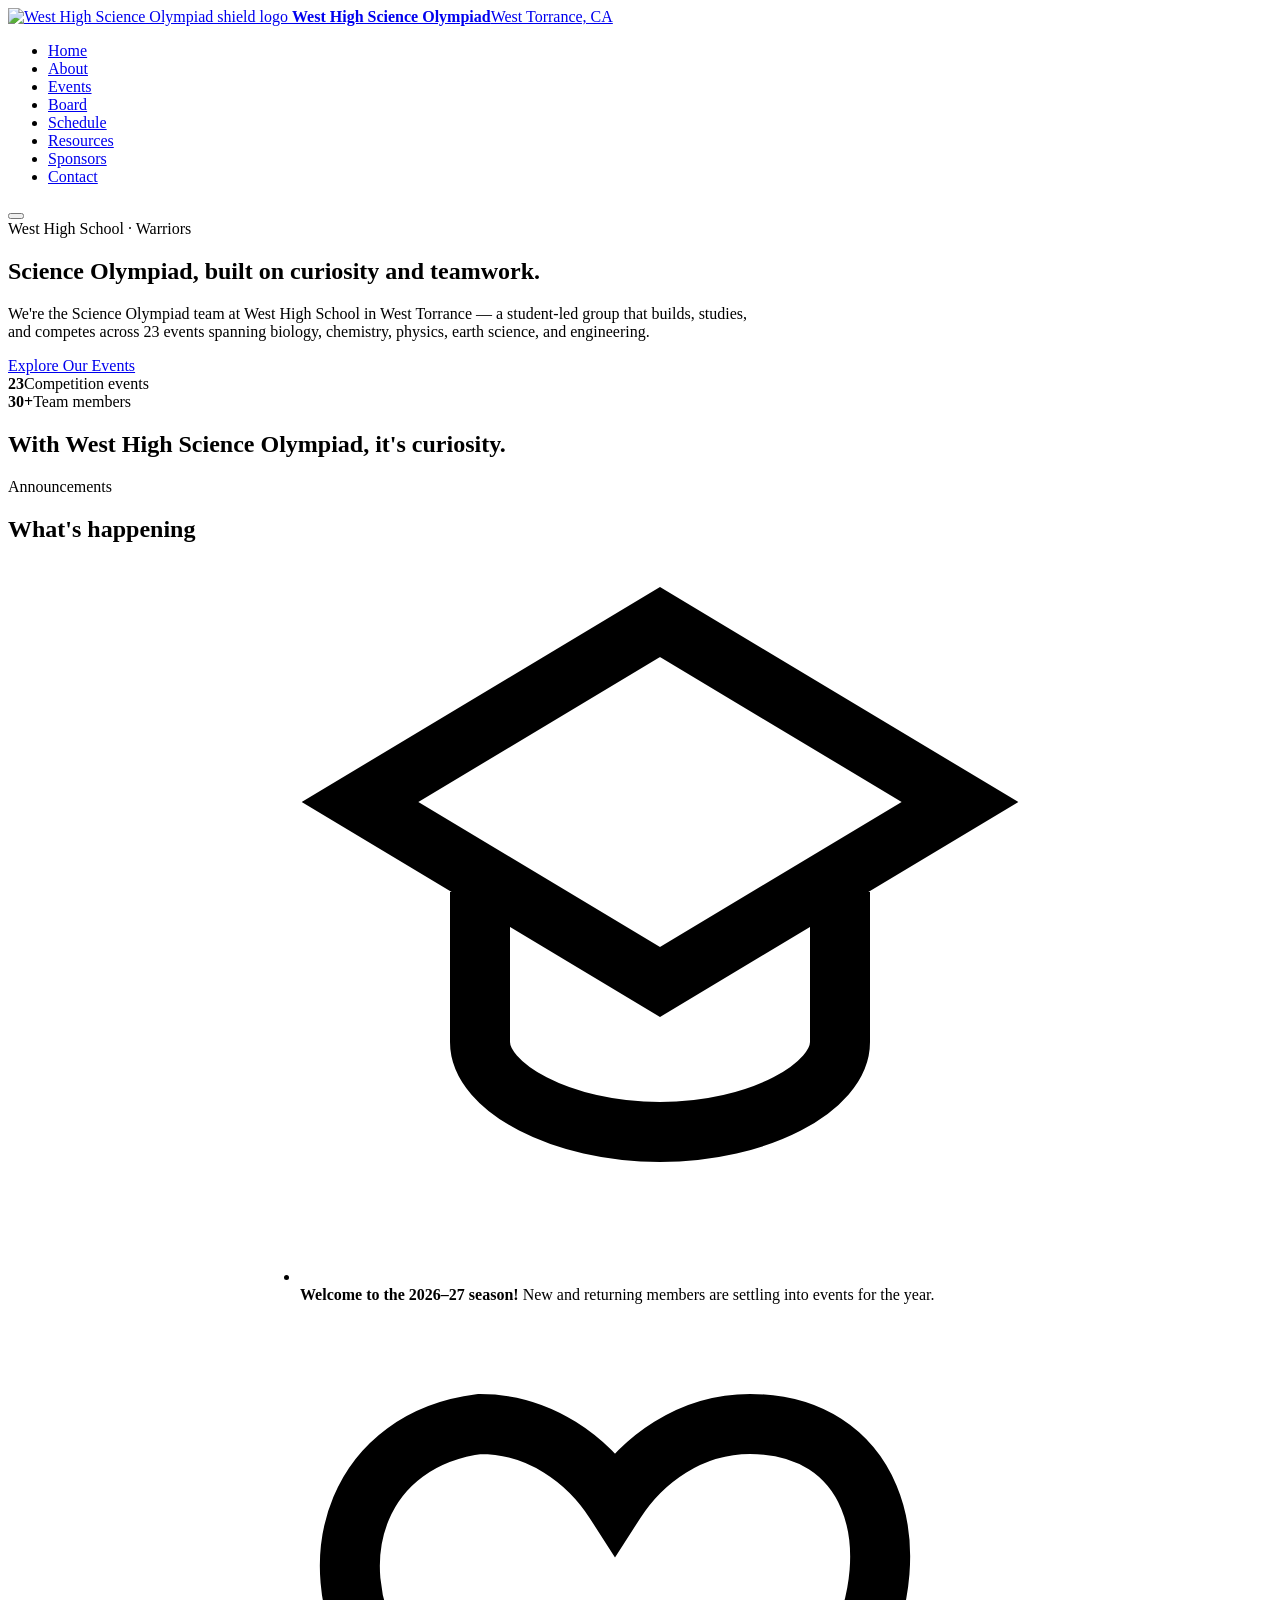
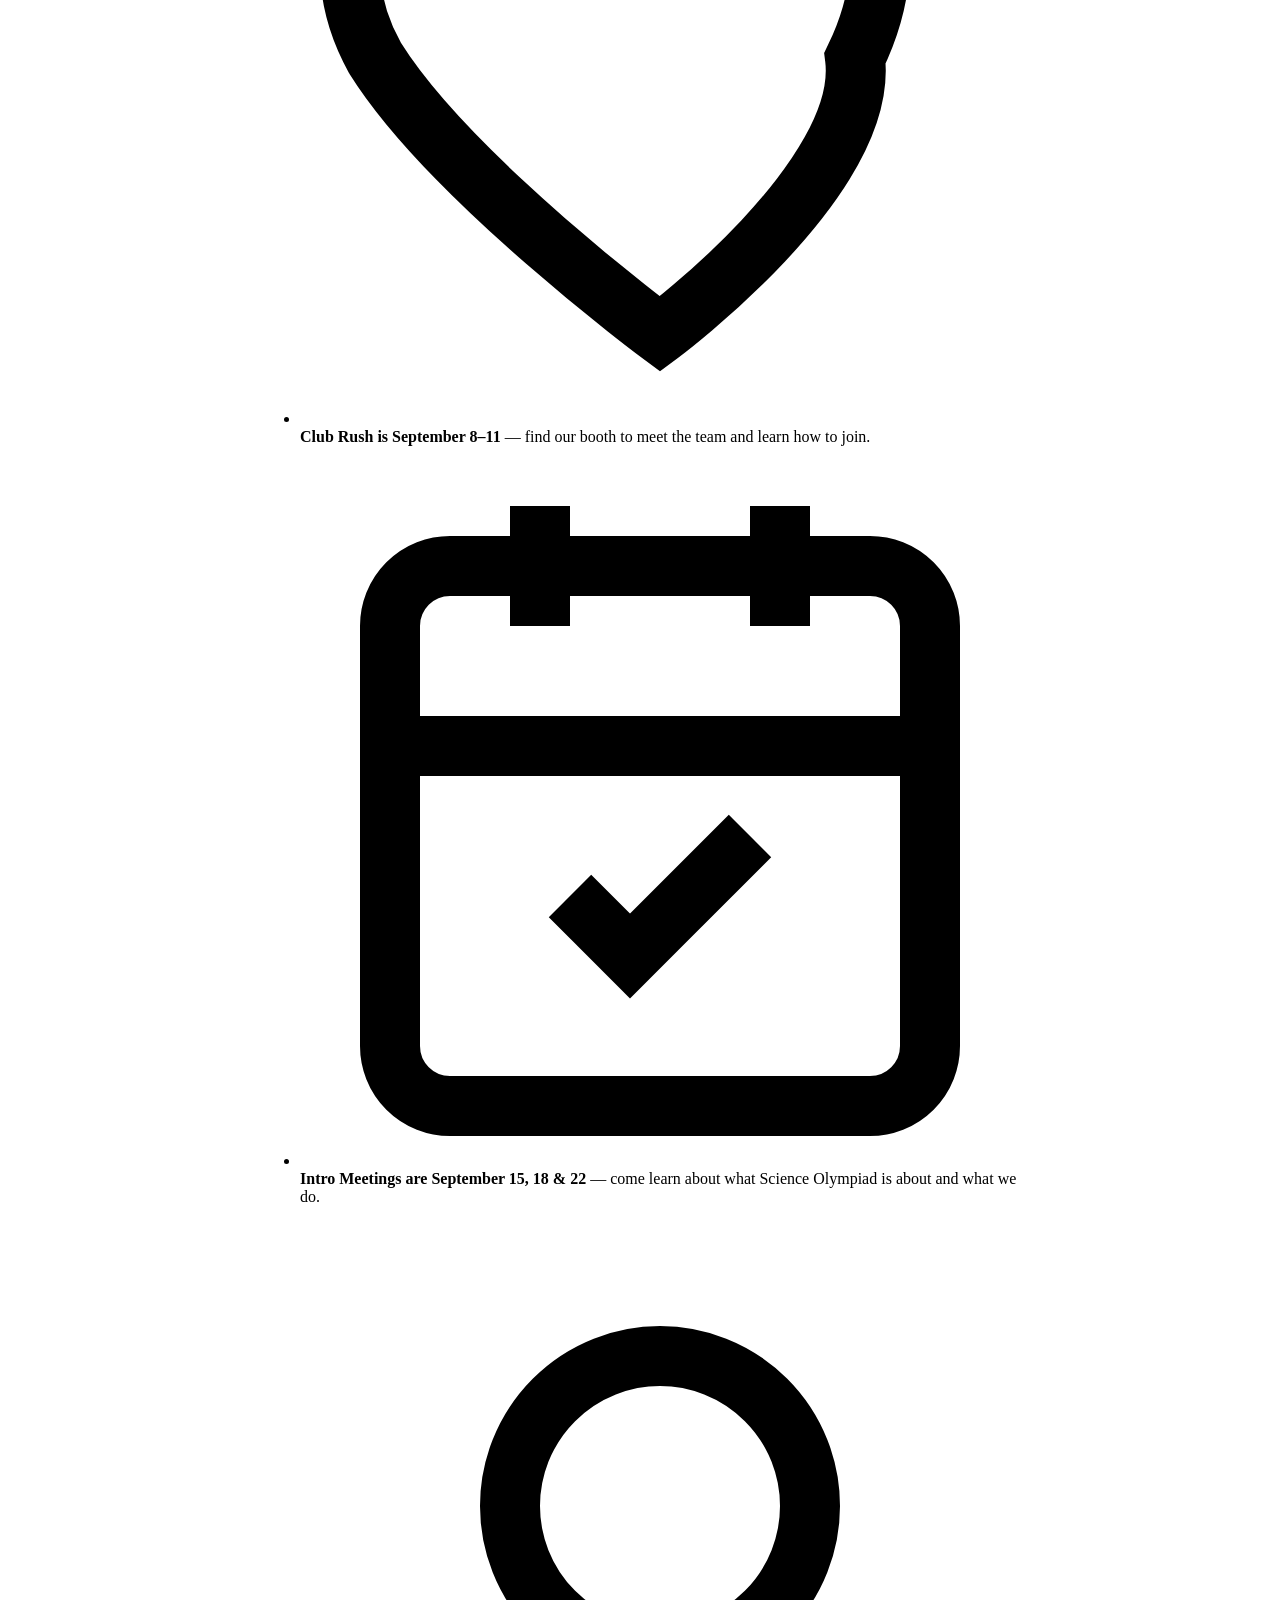
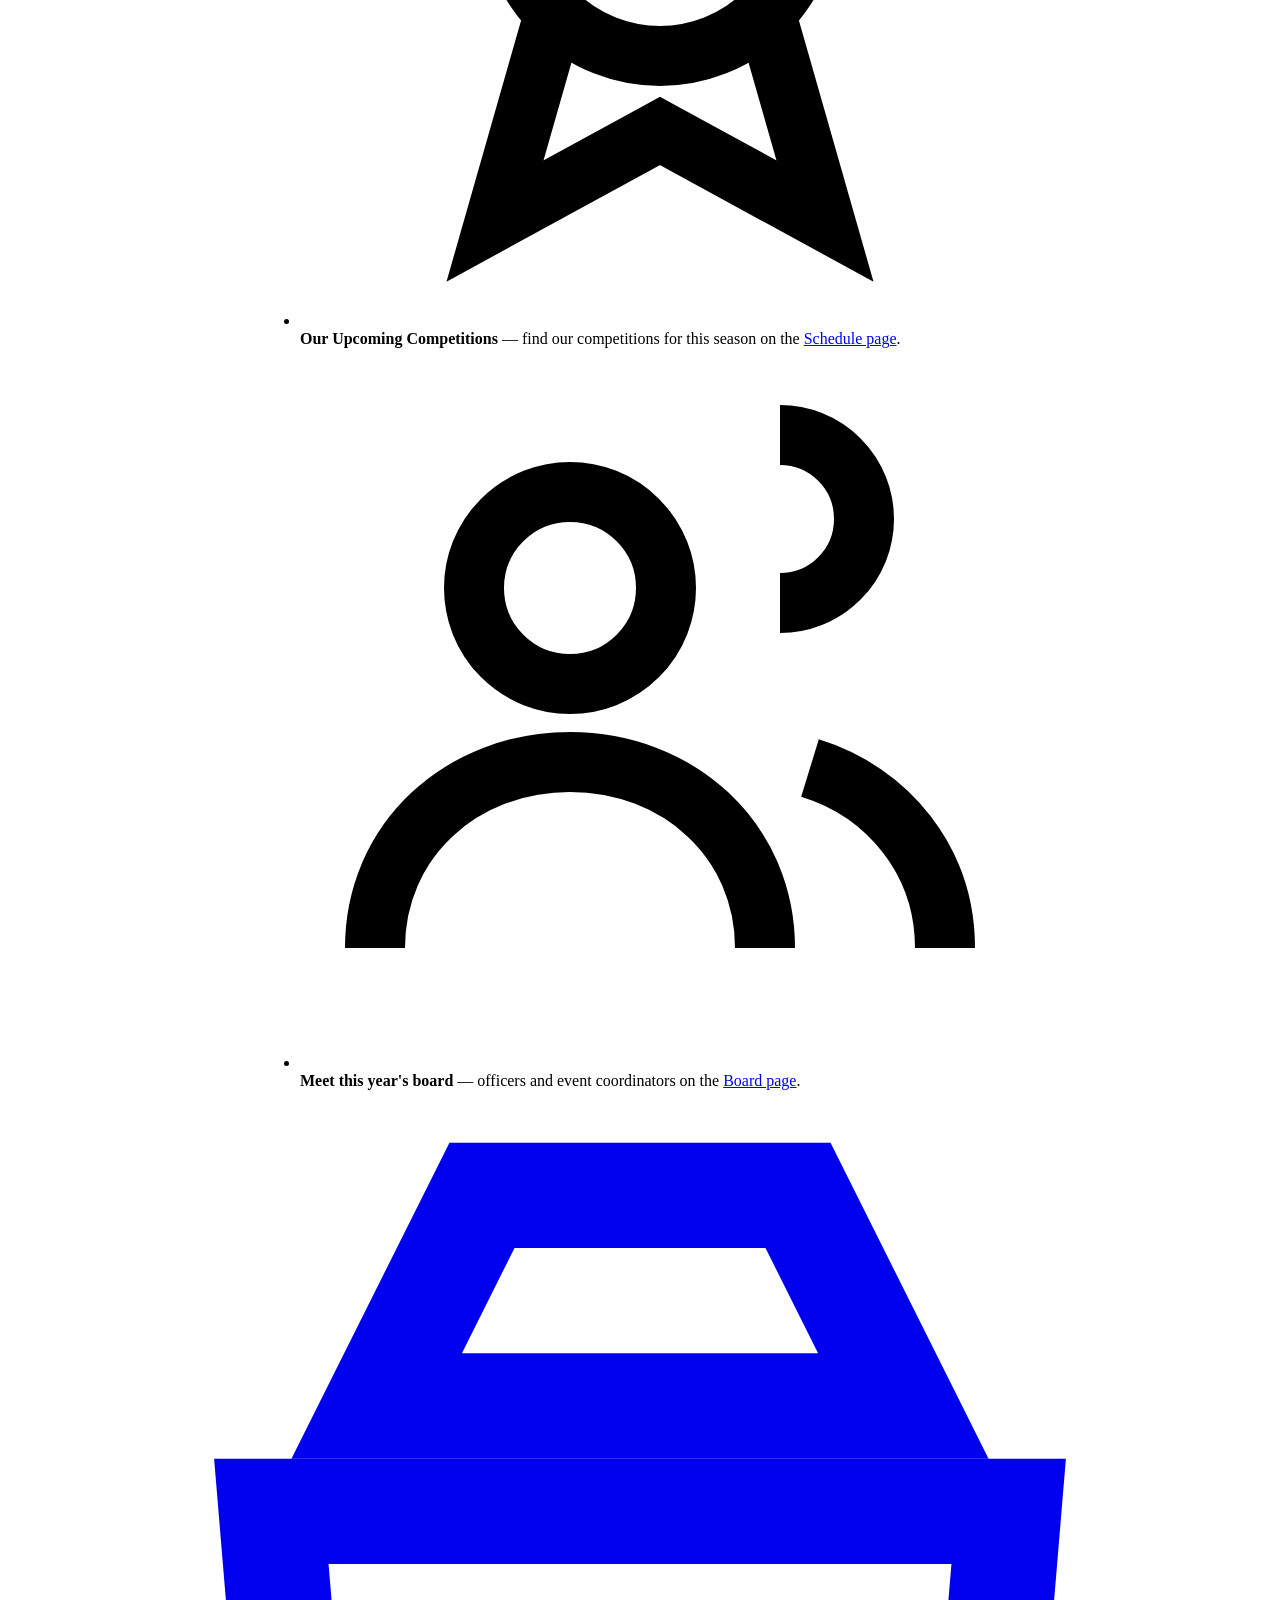
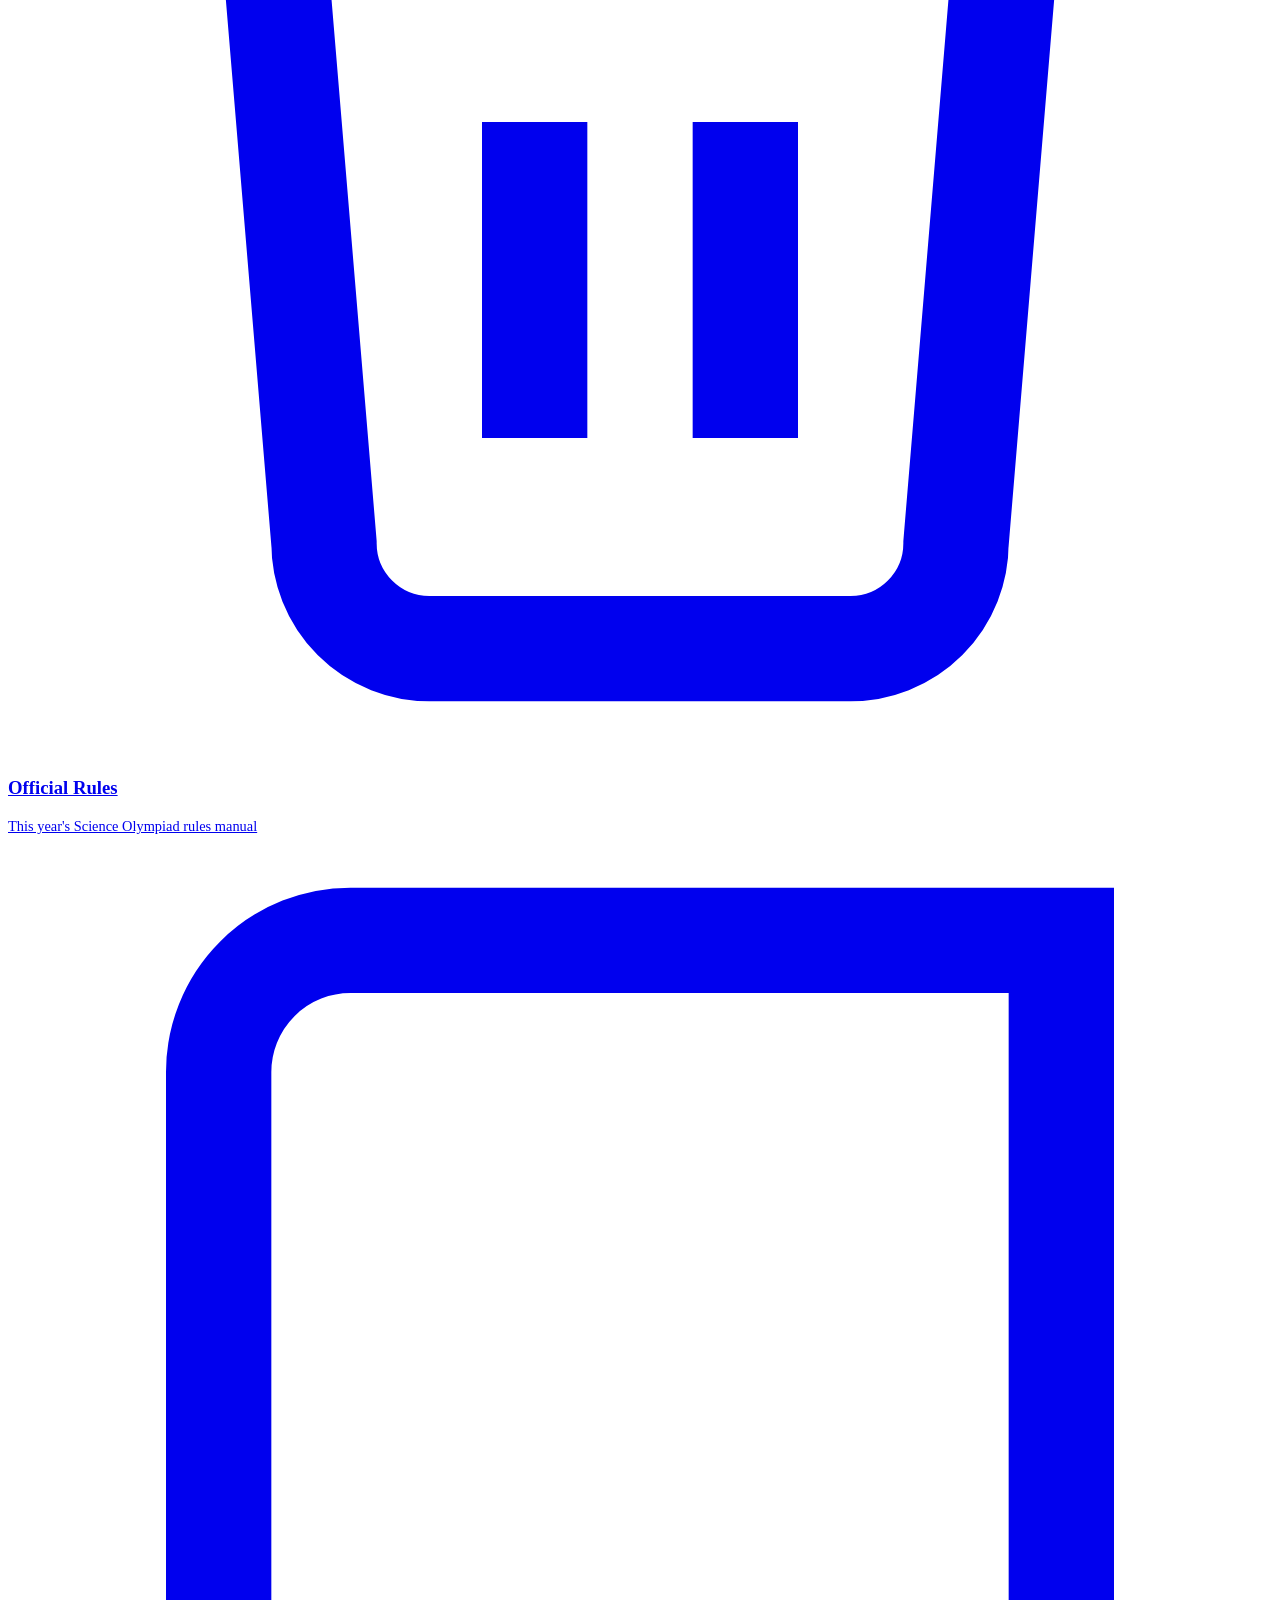
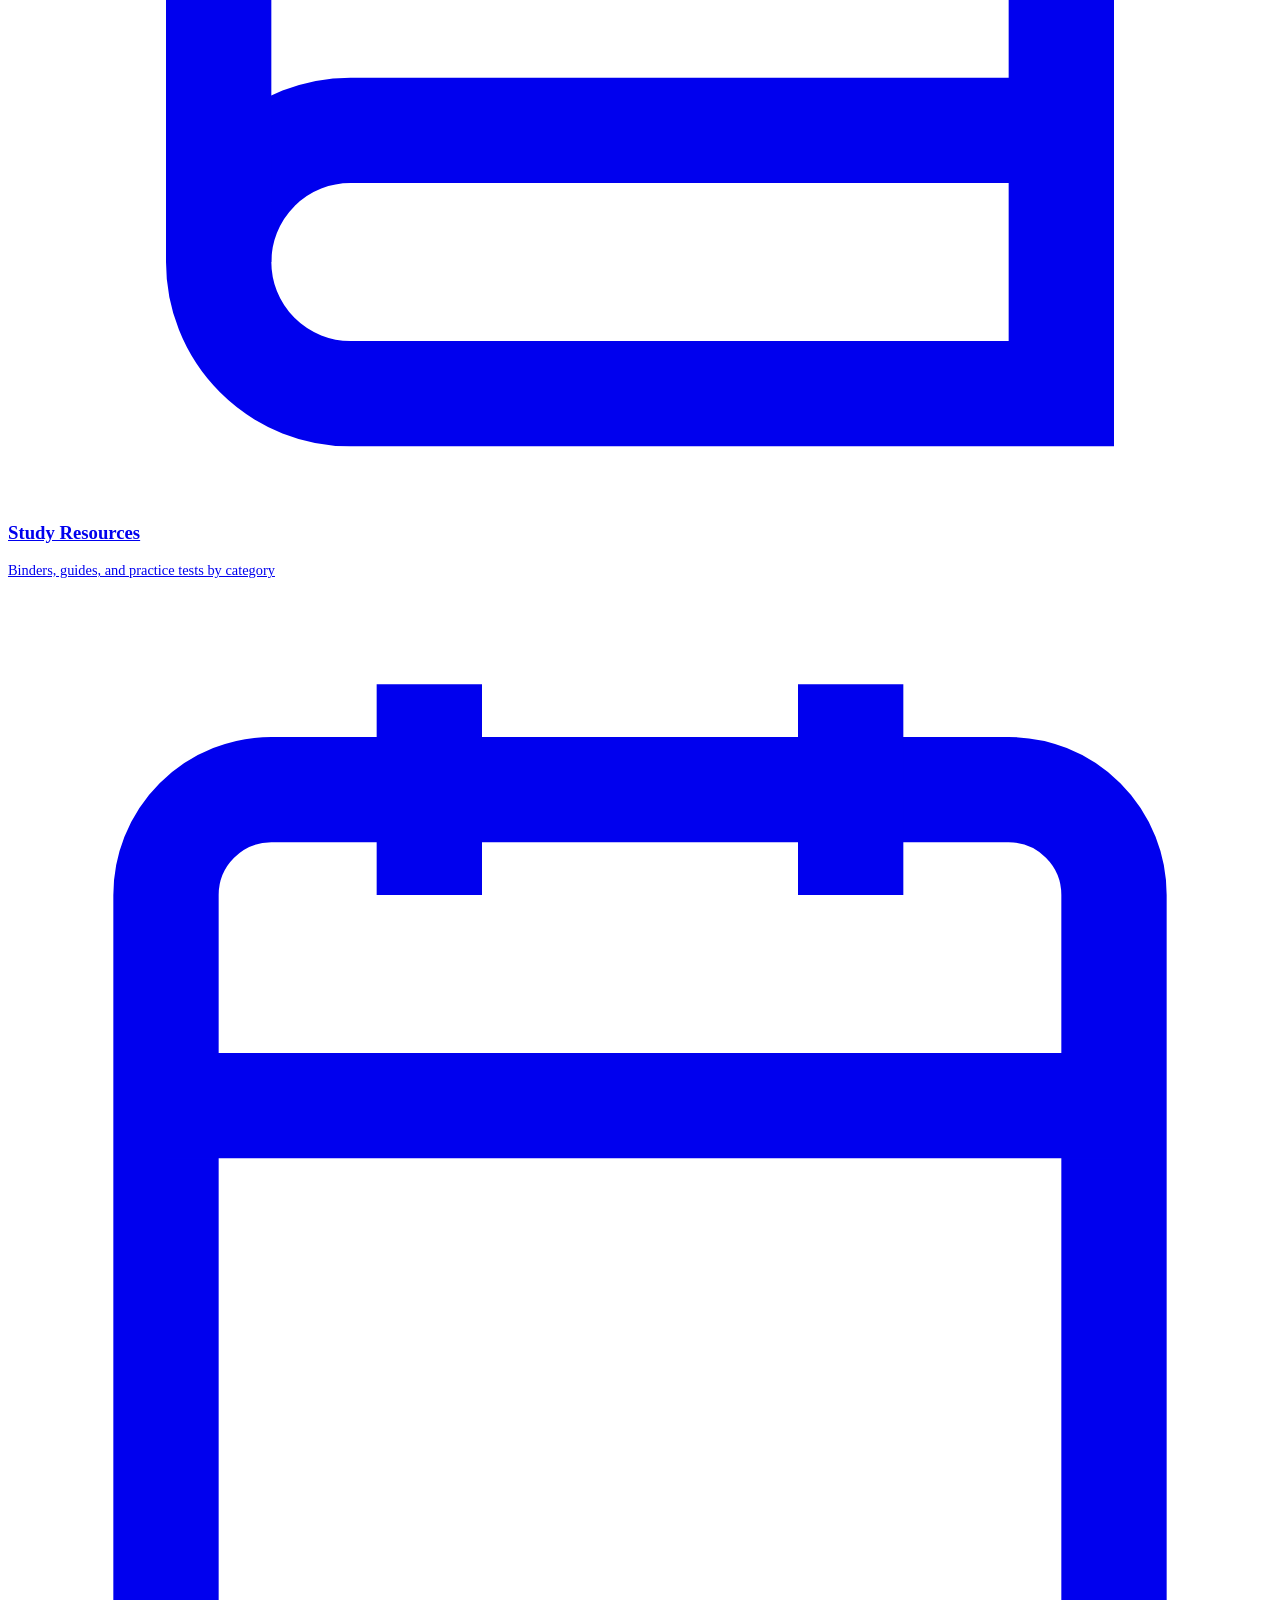
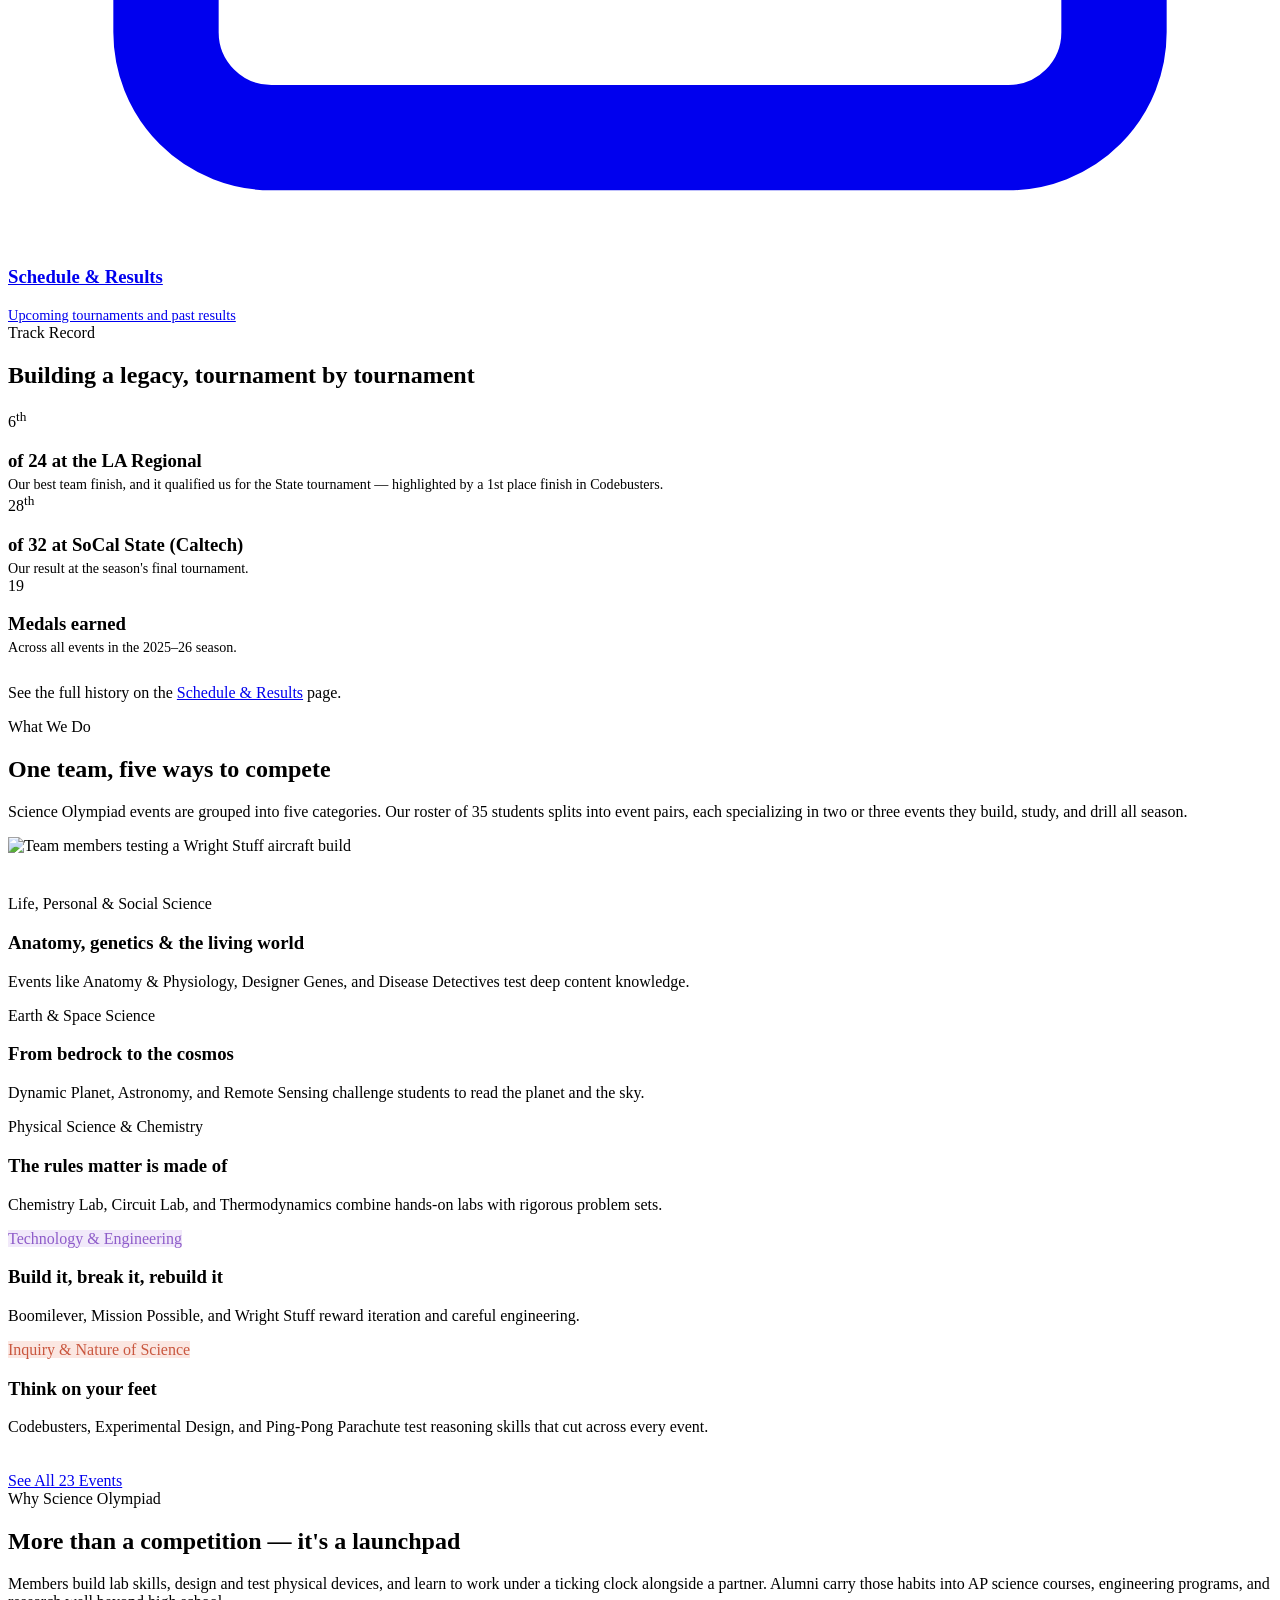
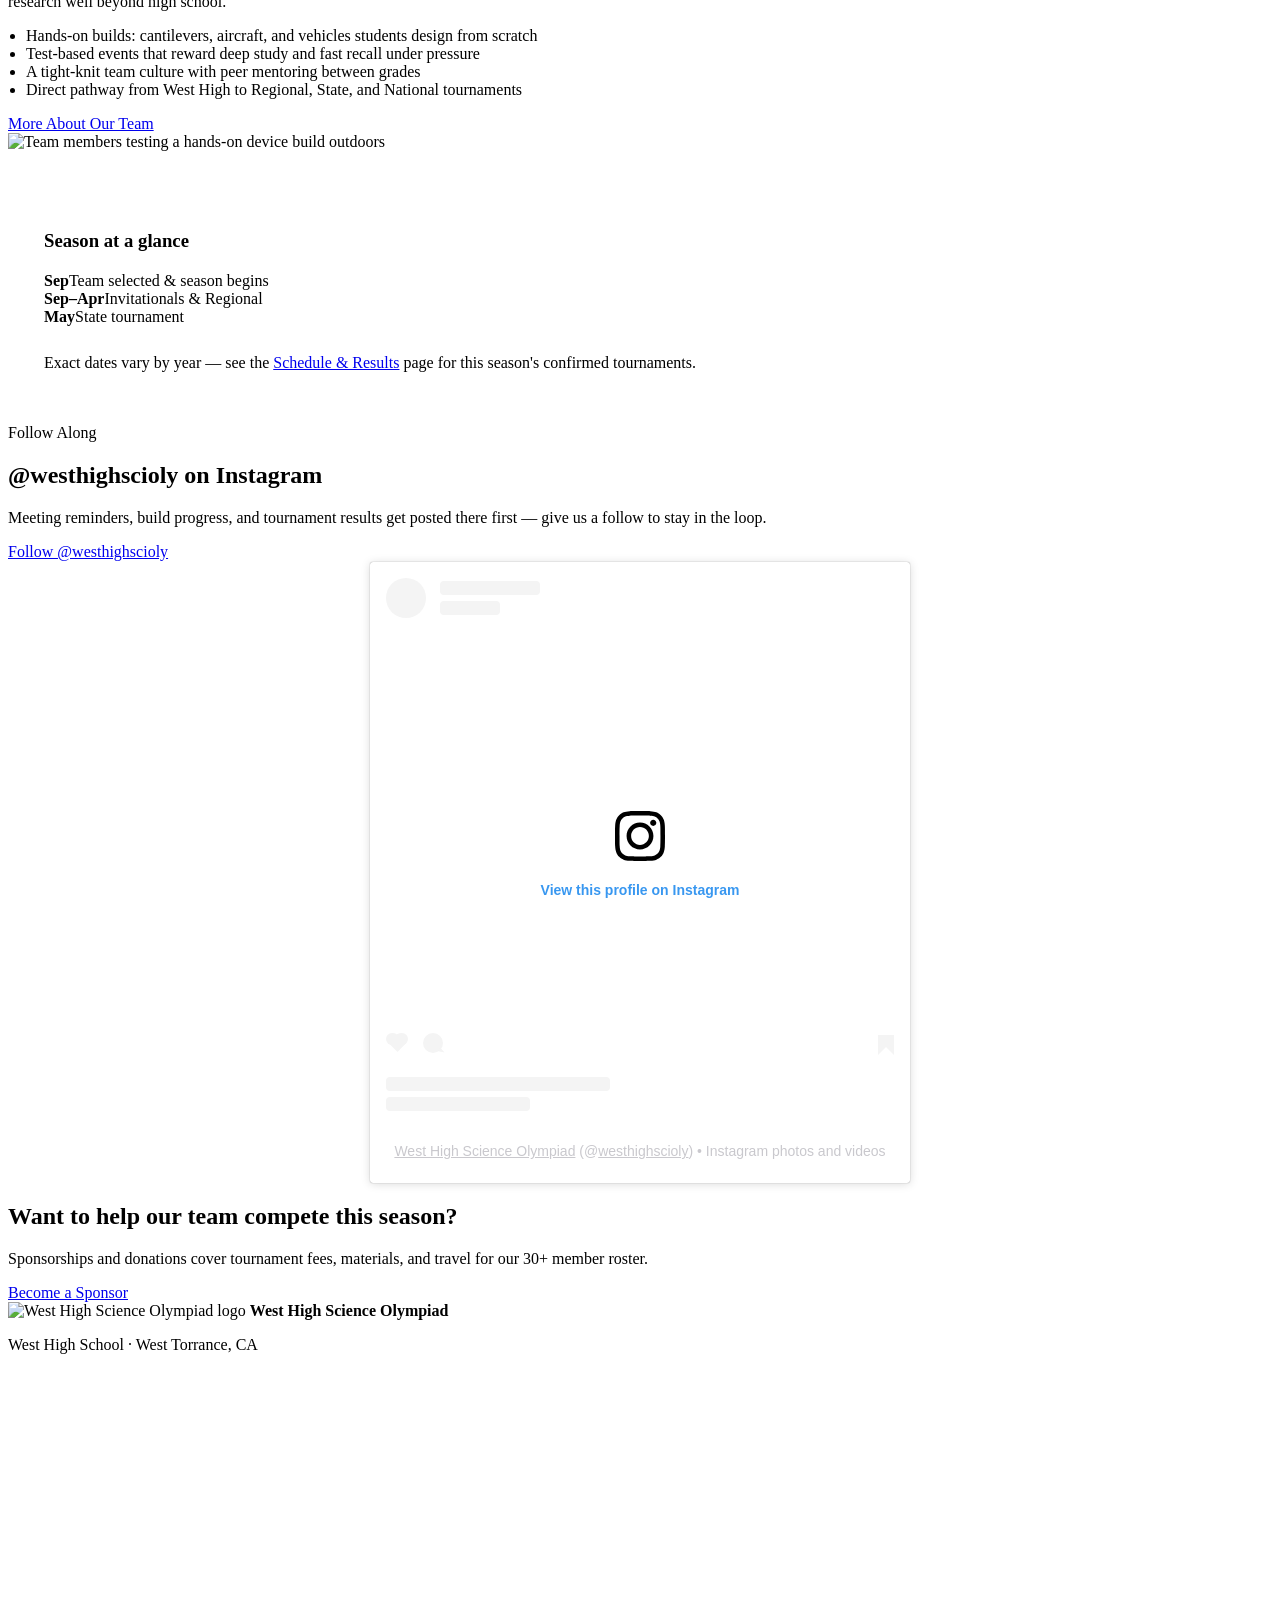
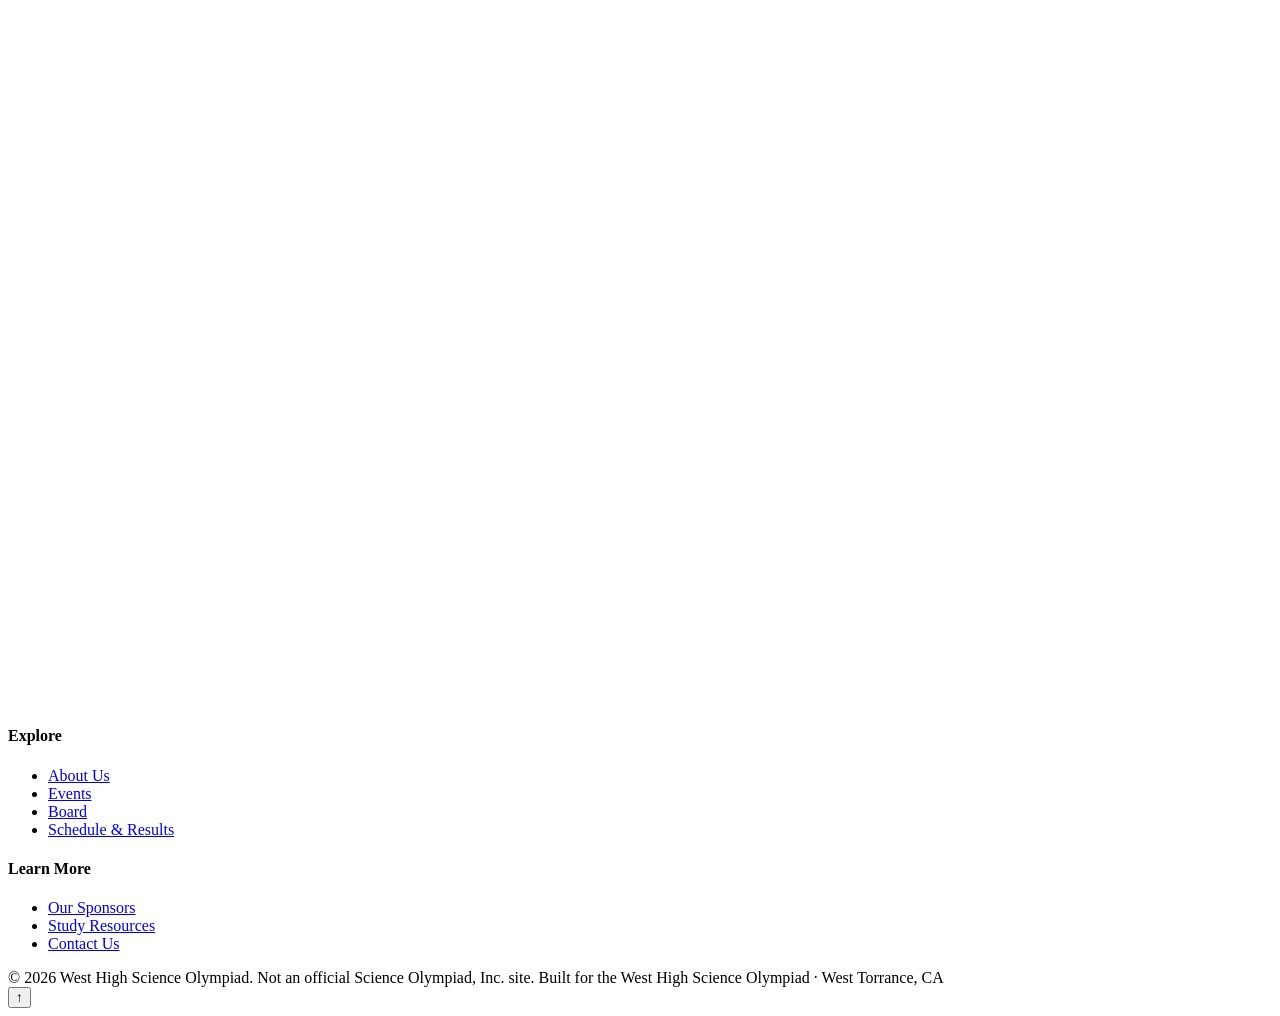
==== index.html @ 8db6c80c "Add og:site_name and WebSite structured data so Google shows the correct site name instead of the gi" ====
<!doctype html>
<html lang="en">
<head>
<meta charset="UTF-8">
<meta name="viewport" content="width=device-width, initial-scale=1.0">
<meta name="google-site-verification" content="EqRepIJHosq6HDWQ6FII0wnmWnqbPCcIdnTuLgkdpIo" />
<title>West High Science Olympiad | West Torrance, CA</title>
<meta name="description" content="Official informational site of the West High School Science Olympiad team — West Torrance, CA. Events, schedule, results, meeting times, and resources for the Warriors.">
<meta property="og:site_name" content="West High Science Olympiad">
<meta property="og:title" content="West High Science Olympiad">
<meta property="og:description" content="Official informational site of the West High School Science Olympiad team — West Torrance, CA.">
<meta property="og:type" content="website">
<meta property="og:url" content="https://westhighscioly.github.io/">
<link rel="icon" href="assets/img/logo.svg" type="image/svg+xml">
<script type="application/ld+json">
{
  "@context": "https://schema.org",
  "@type": "WebSite",
  "name": "West High Science Olympiad",
  "url": "https://westhighscioly.github.io/"
}
</script>
<link rel="preconnect" href="https://fonts.googleapis.com">
<link href="https://fonts.googleapis.com/css2?family=Inter:wght@400;500;600;700&family=Poppins:wght@600;700;800&display=swap" rel="stylesheet">
<link rel="stylesheet" href="assets/css/style.css">
</head>
<body>

<header class="site-header">
  <div class="container nav">
    <a href="index.html" class="brand">
      <img src="assets/img/logo.svg" alt="West High Science Olympiad shield logo" class="brand-mark">
      <span class="brand-text"><strong>West High Science Olympiad</strong><span>West Torrance, CA</span></span>
    </a>
    <ul class="nav-links">
      <li><a href="index.html">Home</a></li>
      <li><a href="about.html">About</a></li>
      <li><a href="events.html">Events</a></li>
      <li><a href="team.html">Board</a></li>
      <li><a href="schedule.html">Schedule</a></li>
      <li><a href="resources.html">Resources</a></li>
      <li><a href="sponsors.html">Sponsors</a></li>
      <li><a href="contact.html">Contact</a></li>
    </ul>
    <div class="nav-cta">
      <button class="nav-toggle" aria-label="Toggle menu" aria-expanded="false">
        <span></span><span></span><span></span>
      </button>
    </div>
  </div>
</header>

<section class="hero" style="background-image:url('assets/img/hero-home.png')">
  <div class="container" style="max-width:760px;">
    <span class="eyebrow">West High School &middot; Warriors</span>
    <h1>Science Olympiad, built on curiosity and teamwork.</h1>
    <p class="lede">We're the Science Olympiad team at West High School in West Torrance — a student-led group that builds, studies, and competes across 23 events spanning biology, chemistry, physics, earth science, and engineering.</p>
    <div class="hero-actions">
      <a href="events.html" class="btn btn-primary">Explore Our Events</a>
    </div>
    <div class="hero-stats">
      <div class="hero-stat"><strong>23</strong><span>Competition events</span></div>
      <div class="hero-stat"><strong>30+</strong><span>Team members</span></div>
    </div>
  </div>
</section>

<section class="rotator-line">
  <div class="container">
    <h2>With West High Science Olympiad, it's <span class="rotate-word" data-words="curiosity,teamwork,precision,discovery,persistence">curiosity</span>.</h2>
  </div>
</section>

<section class="section">
  <div class="container">
    <div class="section-head">
      <span class="eyebrow">Announcements</span>
      <h2>What's happening</h2>
    </div>
    <ul class="announce-list" style="max-width:720px; margin:0 auto;">
      <li>
        <div class="announce-icon"><svg viewBox="0 0 24 24" fill="none" stroke="currentColor" stroke-width="2"><path d="M12 2 2 8l10 6 10-6-10-6Z"/><path d="M6 11v5c0 1.5 2.7 3 6 3s6-1.5 6-3v-5"/></svg></div>
        <p style="margin:0;"><strong>Welcome to the 2026&ndash;27 season!</strong> New and returning members are settling into events for the year.</p>
      </li>
      <li>
        <div class="announce-icon announce-icon--gold"><svg viewBox="0 0 24 24" fill="none" stroke="currentColor" stroke-width="2"><path d="M12 21s-7-5.2-9.5-9.2C.6 8.4 2 4.5 6 4c2 0 3.6 1.2 4.5 2.6C11.4 5.2 13 4 15 4c4 0 5.4 3.9 3.5 7.8C19 15.8 12 21 12 21Z"/></svg></div>
        <p style="margin:0;"><strong>Club Rush is September 8&ndash;11</strong> &mdash; find our booth to meet the team and learn how to join.</p>
      </li>
      <li>
        <div class="announce-icon announce-icon--teal"><svg viewBox="0 0 24 24" fill="none" stroke="currentColor" stroke-width="2"><rect x="3" y="4" width="18" height="18" rx="2"/><path d="M3 10h18M8 2v4M16 2v4"/><path d="m9 15 2 2 4-4"/></svg></div>
        <p style="margin:0;"><strong>Intro Meetings are September 15, 18 &amp; 22</strong> &mdash; come learn about what Science Olympiad is about and what we do.</p>
      </li>
      <li>
        <div class="announce-icon announce-icon--purple"><svg viewBox="0 0 24 24" fill="none" stroke="currentColor" stroke-width="2"><path d="M12 15a5 5 0 1 0 0-10 5 5 0 0 0 0 10Z"/><path d="m8.5 13.5-2 7 5.5-3 5.5 3-2-7"/></svg></div>
        <p style="margin:0;"><strong>Our Upcoming Competitions</strong> &mdash; find our competitions for this season on the <a href="schedule.html">Schedule page</a>.</p>
      </li>
      <li>
        <div class="announce-icon"><svg viewBox="0 0 24 24" fill="none" stroke="currentColor" stroke-width="2"><circle cx="9" cy="8" r="3.2"/><path d="M2.5 20c0-3.6 2.9-6.2 6.5-6.2s6.5 2.6 6.5 6.2"/><path d="M16 8.5a2.8 2.8 0 1 0 0-5.6"/><path d="M21.5 20c0-2.9-1.9-5.2-4.5-6"/></svg></div>
        <p style="margin:0;"><strong>Meet this year's board</strong> &mdash; officers and event coordinators on the <a href="team.html">Board page</a>.</p>
      </li>
    </ul>
  </div>
</section>

<section class="section section--alt">
  <div class="container">
    <div class="grid grid-3">
      <a href="https://www.soinc.org" target="_blank" rel="noopener" class="card text-center tile-link">
        <div class="icon-tile" style="margin:0 auto 14px;">
          <svg viewBox="0 0 24 24" fill="none" stroke="currentColor" stroke-width="2"><path d="M9 2h6l2 4H7l2-4Z"/><path d="M5 8h14l-1 12a2 2 0 0 1-2 2H8a2 2 0 0 1-2-2L5 8Z"/><path d="M10 12v6M14 12v6"/></svg>
        </div>
        <h3>Official Rules</h3>
        <p style="margin:0; font-size:0.9rem;">This year's Science Olympiad rules manual</p>
      </a>
      <a href="resources.html" class="card text-center tile-link">
        <div class="icon-tile icon-tile--gold" style="margin:0 auto 14px;">
          <svg viewBox="0 0 24 24" fill="none" stroke="currentColor" stroke-width="2"><path d="M4 19.5A2.5 2.5 0 0 1 6.5 17H20"/><path d="M6.5 2H20v20H6.5A2.5 2.5 0 0 1 4 19.5v-15A2.5 2.5 0 0 1 6.5 2Z"/></svg>
        </div>
        <h3>Study Resources</h3>
        <p style="margin:0; font-size:0.9rem;">Binders, guides, and practice tests by category</p>
      </a>
      <a href="schedule.html" class="card text-center tile-link">
        <div class="icon-tile icon-tile--teal" style="margin:0 auto 14px;">
          <svg viewBox="0 0 24 24" fill="none" stroke="currentColor" stroke-width="2"><rect x="3" y="4" width="18" height="18" rx="2"/><path d="M3 10h18M8 2v4M16 2v4"/></svg>
        </div>
        <h3>Schedule &amp; Results</h3>
        <p style="margin:0; font-size:0.9rem;">Upcoming tournaments and past results</p>
      </a>
    </div>
  </div>
</section>

<section class="section">
  <div class="container">
    <div class="section-head">
      <span class="eyebrow">Track Record</span>
      <h2>Building a legacy, tournament by tournament</h2>
    </div>
    <div class="grid grid-3">
      <div class="card text-center">
        <div class="stat-badge">6<sup>th</sup></div>
        <h3 style="margin-bottom:4px;">of 24 at the LA Regional</h3>
        <p style="margin:0; font-size:0.88rem;">Our best team finish, and it qualified us for the State tournament — highlighted by a 1st place finish in Codebusters.</p>
      </div>
      <div class="card text-center">
        <div class="stat-badge stat-badge--gold">28<sup>th</sup></div>
        <h3 style="margin-bottom:4px;">of 32 at SoCal State (Caltech)</h3>
        <p style="margin:0; font-size:0.88rem;">Our result at the season's final tournament.</p>
      </div>
      <div class="card text-center">
        <div class="stat-badge stat-badge--teal">19</div>
        <h3 style="margin-bottom:4px;">Medals earned</h3>
        <p style="margin:0; font-size:0.88rem;">Across all events in the 2025&ndash;26 season.</p>
      </div>
    </div>
    <p class="form-note text-center" style="margin-top:28px;">See the full history on the <a href="schedule.html">Schedule &amp; Results</a> page.</p>
  </div>
</section>

<section class="section section--alt">
  <div class="container">
    <div class="section-head">
      <span class="eyebrow">What We Do</span>
      <h2>One team, five ways to compete</h2>
      <p>Science Olympiad events are grouped into five categories. Our roster of 35 students splits into event pairs, each specializing in two or three events they build, study, and drill all season.</p>
    </div>
    <img src="assets/img/IMG_6153.JPG" alt="Team members testing a Wright Stuff aircraft build" class="photo-frame" style="aspect-ratio:4032/3024; max-width:720px; margin:0 auto 40px;">
    <div class="grid grid-3">
      <div class="card card--life">
        <span class="tag tag--green">Life, Personal &amp; Social Science</span>
        <h3>Anatomy, genetics &amp; the living world</h3>
        <p>Events like Anatomy &amp; Physiology, Designer Genes, and Disease Detectives test deep content knowledge.</p>
      </div>
      <div class="card card--earth">
        <span class="tag">Earth &amp; Space Science</span>
        <h3>From bedrock to the cosmos</h3>
        <p>Dynamic Planet, Astronomy, and Remote Sensing challenge students to read the planet and the sky.</p>
      </div>
      <div class="card card--physical">
        <span class="tag tag--blue">Physical Science &amp; Chemistry</span>
        <h3>The rules matter is made of</h3>
        <p>Chemistry Lab, Circuit Lab, and Thermodynamics combine hands-on labs with rigorous problem sets.</p>
      </div>
      <div class="card card--tech">
        <span class="tag" style="background:#f1e9fa; color:#8e5cc9;">Technology &amp; Engineering</span>
        <h3>Build it, break it, rebuild it</h3>
        <p>Boomilever, Mission Possible, and Wright Stuff reward iteration and careful engineering.</p>
      </div>
      <div class="card card--inquiry">
        <span class="tag" style="background:#fbe7e2; color:#c9573f;">Inquiry &amp; Nature of Science</span>
        <h3>Think on your feet</h3>
        <p>Codebusters, Experimental Design, and Ping-Pong Parachute test reasoning skills that cut across every event.</p>
      </div>
    </div>
    <div class="text-center" style="margin-top: 36px;">
      <a href="events.html" class="btn btn-ghost">See All 23 Events</a>
    </div>
  </div>
</section>

<section class="section">
  <div class="container">
    <div class="grid grid-2" style="align-items:center; gap:56px;">
      <div>
        <span class="eyebrow">Why Science Olympiad</span>
        <h2>More than a competition — it's a launchpad</h2>
        <p>Members build lab skills, design and test physical devices, and learn to work under a ticking clock alongside a partner. Alumni carry those habits into AP science courses, engineering programs, and research well beyond high school.</p>
        <ul style="padding-left: 18px; color: var(--color-ink-700);">
          <li>Hands-on builds: cantilevers, aircraft, and vehicles students design from scratch</li>
          <li>Test-based events that reward deep study and fast recall under pressure</li>
          <li>A tight-knit team culture with peer mentoring between grades</li>
          <li>Direct pathway from West High to Regional, State, and National tournaments</li>
        </ul>
        <a href="about.html" class="btn btn-ghost">More About Our Team</a>
      </div>
      <div>
        <img src="assets/img/IMG_6108.JPG" alt="Team members testing a hands-on device build outdoors" class="photo-frame" style="aspect-ratio:16/9; margin-bottom:24px; object-position:50% 38%;">
        <div class="card" style="padding: 36px;">
        <h3>Season at a glance</h3>
        <div class="stat-row" style="margin-top: 20px;">
          <div class="stat"><strong>Sep</strong><span>Team selected &amp; season begins</span></div>
          <div class="stat"><strong>Sep&ndash;Apr</strong><span>Invitationals &amp; Regional</span></div>
          <div class="stat"><strong>May</strong><span>State tournament</span></div>
        </div>
        <div class="divider" style="margin: 28px 0;"></div>
        <p class="form-note">Exact dates vary by year — see the <a href="schedule.html">Schedule &amp; Results</a> page for this season's confirmed tournaments.</p>
        </div>
      </div>
    </div>
  </div>
</section>

<section class="section section--alt">
  <div class="container">
    <div class="grid grid-2" style="align-items:center; gap:56px;">
      <div>
        <span class="eyebrow">Follow Along</span>
        <h2>@westhighscioly on Instagram</h2>
        <p>Meeting reminders, build progress, and tournament results get posted there first &mdash; give us a follow to stay in the loop.</p>
        <a href="https://www.instagram.com/westhighscioly/" target="_blank" rel="noopener" class="btn btn-ghost">Follow @westhighscioly</a>
      </div>
      <div class="text-center">
        <blockquote class="instagram-media" data-instgrm-permalink="https://www.instagram.com/westhighscioly/?utm_source=ig_embed&amp;utm_campaign=loading" data-instgrm-version="14" style=" background:#FFF; border:0; border-radius:3px; box-shadow:0 0 1px 0 rgba(0,0,0,0.5),0 1px 10px 0 rgba(0,0,0,0.15); margin: 1px auto; max-width:540px; min-width:326px; padding:0; width:99.375%; width:-webkit-calc(100% - 2px); width:calc(100% - 2px);"><div style="padding:16px;"> <a href="https://www.instagram.com/westhighscioly/?utm_source=ig_embed&amp;utm_campaign=loading" style=" background:#FFFFFF; line-height:0; padding:0 0; text-align:center; text-decoration:none; width:100%;" target="_blank"> <div style=" display: flex; flex-direction: row; align-items: center;"> <div style="background-color: #F4F4F4; border-radius: 50%; flex-grow: 0; height: 40px; margin-right: 14px; width: 40px;"></div> <div style="display: flex; flex-direction: column; flex-grow: 1; justify-content: center;"> <div style=" background-color: #F4F4F4; border-radius: 4px; flex-grow: 0; height: 14px; margin-bottom: 6px; width: 100px;"></div> <div style=" background-color: #F4F4F4; border-radius: 4px; flex-grow: 0; height: 14px; width: 60px;"></div></div></div><div style="padding: 19% 0;"></div> <div style="display:block; height:50px; margin:0 auto 12px; width:50px;"><svg width="50px" height="50px" viewBox="0 0 60 60" version="1.1" xmlns="https://www.w3.org/2000/svg" xmlns:xlink="https://www.w3.org/1999/xlink"><g stroke="none" stroke-width="1" fill="none" fill-rule="evenodd"><g transform="translate(-511.000000, -20.000000)" fill="#000000"><g><path d="M556.869,30.41 C554.814,30.41 553.148,32.076 553.148,34.131 C553.148,36.186 554.814,37.852 556.869,37.852 C558.924,37.852 560.59,36.186 560.59,34.131 C560.59,32.076 558.924,30.41 556.869,30.41 M541,60.657 C535.114,60.657 530.342,55.887 530.342,50 C530.342,44.114 535.114,39.342 541,39.342 C546.887,39.342 551.658,44.114 551.658,50 C551.658,55.887 546.887,60.657 541,60.657 M541,33.886 C532.1,33.886 524.886,41.1 524.886,50 C524.886,58.899 532.1,66.113 541,66.113 C549.9,66.113 557.115,58.899 557.115,50 C557.115,41.1 549.9,33.886 541,33.886 M565.378,62.101 C565.244,65.022 564.756,66.606 564.346,67.663 C563.803,69.06 563.154,70.057 562.106,71.106 C561.058,72.155 560.06,72.803 558.662,73.347 C557.607,73.757 556.021,74.244 553.102,74.378 C549.944,74.521 548.997,74.552 541,74.552 C533.003,74.552 532.056,74.521 528.898,74.378 C525.979,74.244 524.393,73.757 523.338,73.347 C521.94,72.803 520.942,72.155 519.894,71.106 C518.846,70.057 518.197,69.06 517.654,67.663 C517.244,66.606 516.755,65.022 516.623,62.101 C516.479,58.943 516.448,57.996 516.448,50 C516.448,42.003 516.479,41.056 516.623,37.899 C516.755,34.978 517.244,33.391 517.654,32.338 C518.197,30.938 518.846,29.942 519.894,28.894 C520.942,27.846 521.94,27.196 523.338,26.654 C524.393,26.244 525.979,25.756 528.898,25.623 C532.057,25.479 533.004,25.448 541,25.448 C548.997,25.448 549.943,25.479 553.102,25.623 C556.021,25.756 557.607,26.244 558.662,26.654 C560.06,27.196 561.058,27.846 562.106,28.894 C563.154,29.942 563.803,30.938 564.346,32.338 C564.756,33.391 565.244,34.978 565.378,37.899 C565.522,41.056 565.552,42.003 565.552,50 C565.552,57.996 565.522,58.943 565.378,62.101 M570.82,37.631 C570.674,34.438 570.167,32.258 569.425,30.349 C568.659,28.377 567.633,26.702 565.965,25.035 C564.297,23.368 562.623,22.342 560.652,21.575 C558.743,20.834 556.562,20.326 553.369,20.18 C550.169,20.033 549.148,20 541,20 C532.853,20 531.831,20.033 528.631,20.18 C525.438,20.326 523.257,20.834 521.349,21.575 C519.376,22.342 517.703,23.368 516.035,25.035 C514.368,26.702 513.342,28.377 512.574,30.349 C511.834,32.258 511.326,34.438 511.181,37.631 C511.035,40.831 511,41.851 511,50 C511,58.147 511.035,59.17 511.181,62.369 C511.326,65.562 511.834,67.743 512.574,69.651 C513.342,71.625 514.368,73.296 516.035,74.965 C517.703,76.634 519.376,77.658 521.349,78.425 C523.257,79.167 525.438,79.673 528.631,79.82 C531.831,79.965 532.853,80.001 541,80.001 C549.148,80.001 550.169,79.965 553.369,79.82 C556.562,79.673 558.743,79.167 560.652,78.425 C562.623,77.658 564.297,76.634 565.965,74.965 C567.633,73.296 568.659,71.625 569.425,69.651 C570.167,67.743 570.674,65.562 570.82,62.369 C570.966,59.17 571,58.147 571,50 C571,41.851 570.966,40.831 570.82,37.631"></path></g></g></g></svg></div><div style="padding-top: 8px;"> <div style=" color:#3897f0; font-family:Arial,sans-serif; font-size:14px; font-style:normal; font-weight:550; line-height:18px;">View this profile on Instagram</div></div><div style="padding: 12.5% 0;"></div> <div style="display: flex; flex-direction: row; margin-bottom: 14px; align-items: center;"><div> <div style="background-color: #F4F4F4; border-radius: 50%; height: 12.5px; width: 12.5px; transform: translateX(0px) translateY(7px);"></div> <div style="background-color: #F4F4F4; height: 12.5px; transform: rotate(-45deg) translateX(3px) translateY(1px); width: 12.5px; flex-grow: 0; margin-right: 14px; margin-left: 2px;"></div> <div style="background-color: #F4F4F4; border-radius: 50%; height: 12.5px; width: 12.5px; transform: translateX(9px) translateY(-18px);"></div></div><div style="margin-left: 8px;"> <div style=" background-color: #F4F4F4; border-radius: 50%; flex-grow: 0; height: 20px; width: 20px;"></div> <div style=" width: 0; height: 0; border-top: 2px solid transparent; border-left: 6px solid #f4f4f4; border-bottom: 2px solid transparent; transform: translateX(16px) translateY(-4px) rotate(30deg)"></div></div><div style="margin-left: auto;"> <div style=" width: 0px; border-top: 8px solid #F4F4F4; border-right: 8px solid transparent; transform: translateY(16px);"></div> <div style=" background-color: #F4F4F4; flex-grow: 0; height: 12px; width: 16px; transform: translateY(-4px);"></div> <div style=" width: 0; height: 0; border-top: 8px solid #F4F4F4; border-left: 8px solid transparent; transform: translateY(-4px) translateX(8px);"></div></div></div> <div style="display: flex; flex-direction: column; flex-grow: 1; justify-content: center; margin-bottom: 24px;"> <div style=" background-color: #F4F4F4; border-radius: 4px; flex-grow: 0; height: 14px; margin-bottom: 6px; width: 224px;"></div> <div style=" background-color: #F4F4F4; border-radius: 4px; flex-grow: 0; height: 14px; width: 144px;"></div></div></a><p style=" color:#c9c8cd; font-family:Arial,sans-serif; font-size:14px; line-height:17px; margin-bottom:0; margin-top:8px; overflow:hidden; padding:8px 0 7px; text-align:center; text-overflow:ellipsis; white-space:nowrap;"><a href="https://www.instagram.com/westhighscioly/?utm_source=ig_embed&amp;utm_campaign=loading" style=" color:#c9c8cd; font-family:Arial,sans-serif; font-size:14px; font-style:normal; font-weight:normal; line-height:17px;" target="_blank">West High Science Olympiad</a> (@<a href="https://www.instagram.com/westhighscioly/?utm_source=ig_embed&amp;utm_campaign=loading" style=" color:#c9c8cd; font-family:Arial,sans-serif; font-size:14px; font-style:normal; font-weight:normal; line-height:17px;" target="_blank">westhighscioly</a>) &bull; Instagram photos and videos</p></div></blockquote>
      </div>
    </div>
  </div>
</section>

<section class="section section--dark">
  <div class="container">
    <div class="cta-banner">
      <div>
        <h2>Want to help our team compete this season?</h2>
        <p>Sponsorships and donations cover tournament fees, materials, and travel for our 30+ member roster.</p>
      </div>
      <a href="sponsors.html" class="btn btn-primary">Become a Sponsor</a>
    </div>
  </div>
</section>

<footer class="site-footer">
  <div class="container">
    <div class="footer-grid">
      <div>
        <div class="footer-brand">
          <img src="assets/img/logo.svg" alt="West High Science Olympiad logo" style="width:38px;height:38px;">
          <strong>West High Science Olympiad</strong>
        </div>
        <p>West High School &middot; West Torrance, CA</p>
        <div class="social-row">
          <a href="https://www.instagram.com/westhighscioly/" target="_blank" rel="noopener" aria-label="Instagram" class="social-icon--instagram">
            <svg viewBox="0 0 24 24" fill="none" stroke="#fff" stroke-width="1.8"><rect x="3" y="3" width="18" height="18" rx="5"/><circle cx="12" cy="12" r="4"/><circle cx="17.5" cy="6.5" r="1"/></svg>
          </a>
          <a href="https://www.youtube.com/@westhighschoolscienceolymp8738" target="_blank" rel="noopener" aria-label="YouTube" class="social-icon--youtube">
            <svg viewBox="0 0 24 24"><path fill="#fff" d="M10 8.5v7l6-3.5-6-3.5z"/></svg>
          </a>
        </div>
      </div>
      <div>
        <h4>Explore</h4>
        <ul>
          <li><a href="about.html">About Us</a></li>
          <li><a href="events.html">Events</a></li>
          <li><a href="team.html">Board</a></li>
          <li><a href="schedule.html">Schedule &amp; Results</a></li>
        </ul>
      </div>
      <div>
        <h4>Learn More</h4>
        <ul>
          <li><a href="sponsors.html">Our Sponsors</a></li>
          <li><a href="resources.html">Study Resources</a></li>
          <li><a href="contact.html">Contact Us</a></li>
        </ul>
      </div>
    </div>
    <div class="footer-bottom">
      <span>&copy; <span class="current-year">2026</span> West High Science Olympiad. Not an official Science Olympiad, Inc. site.</span>
      <span>Built for the West High Science Olympiad &middot; West Torrance, CA</span>
    </div>
  </div>
</footer>

<button class="back-to-top" aria-label="Back to top">&uarr;</button>
<script async src="https://www.instagram.com/embed.js"></script>
<script src="assets/js/main.js"></script>
</body>
</html>
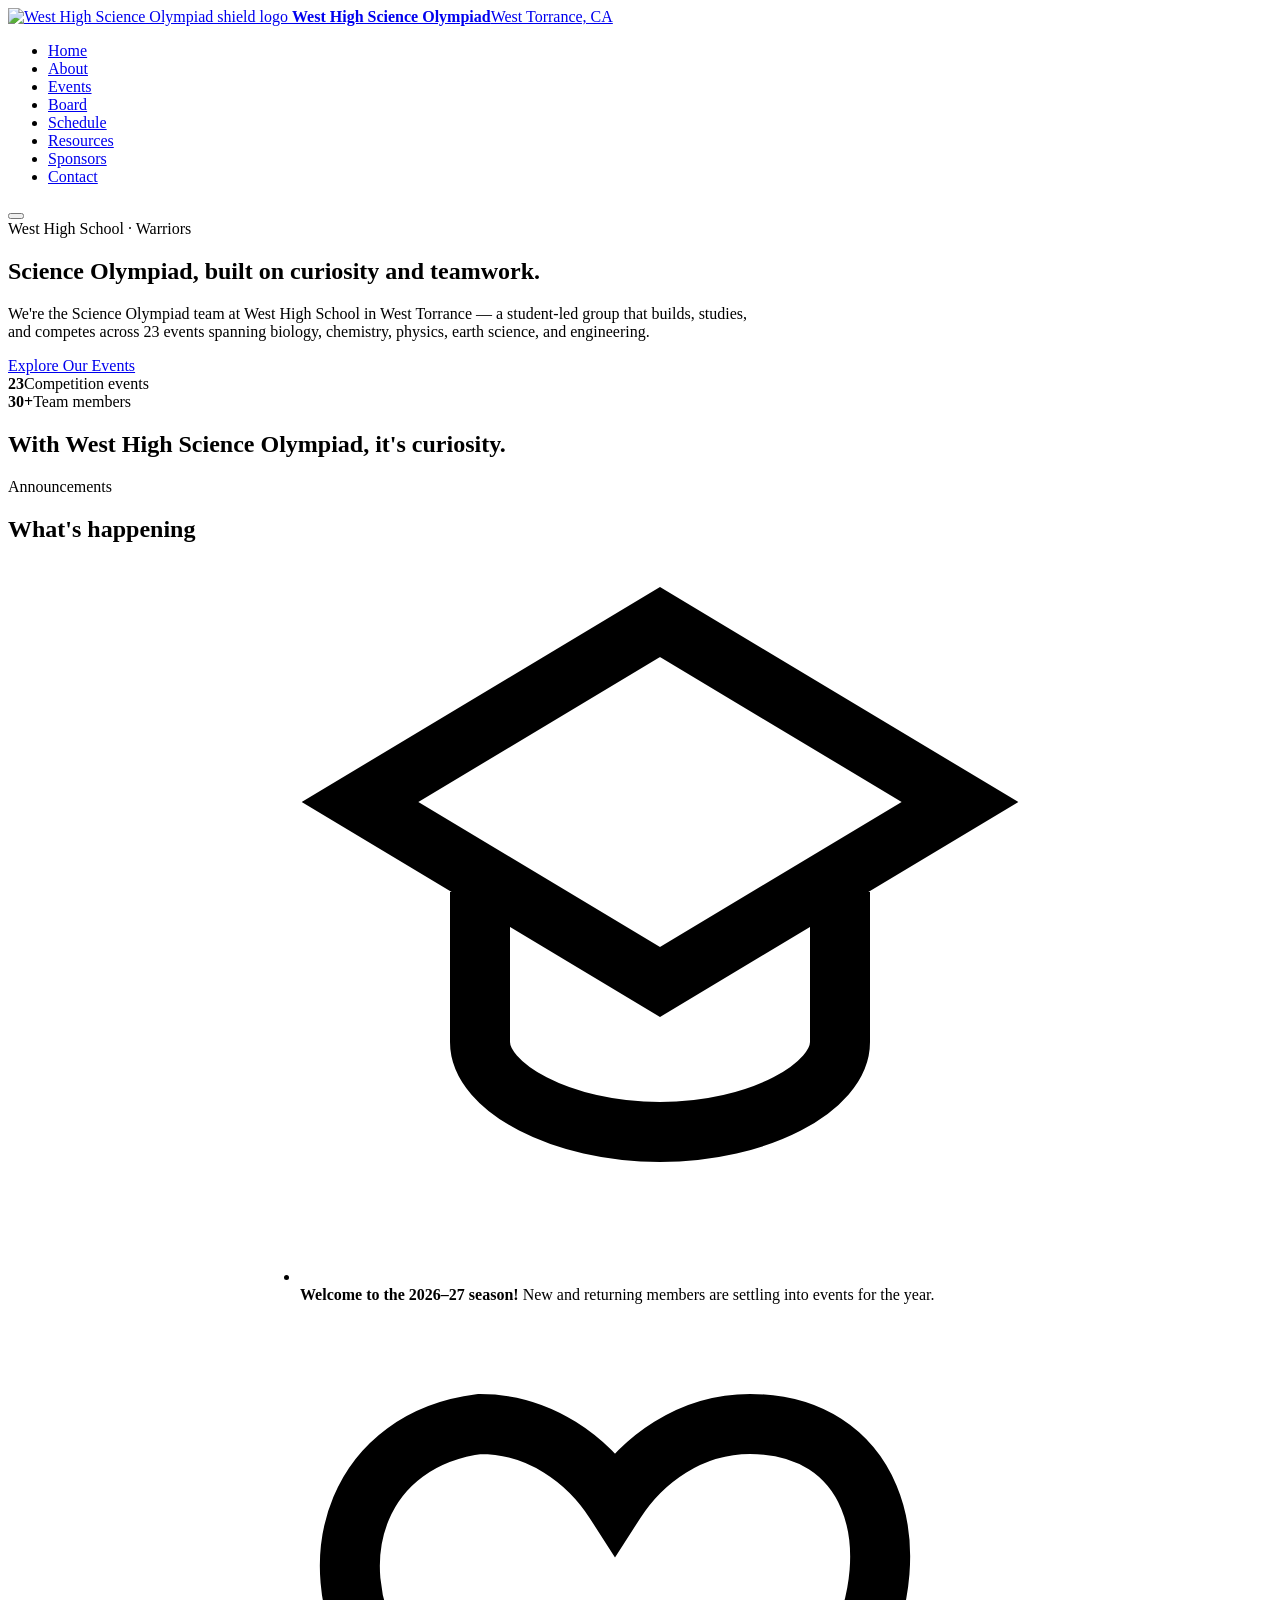
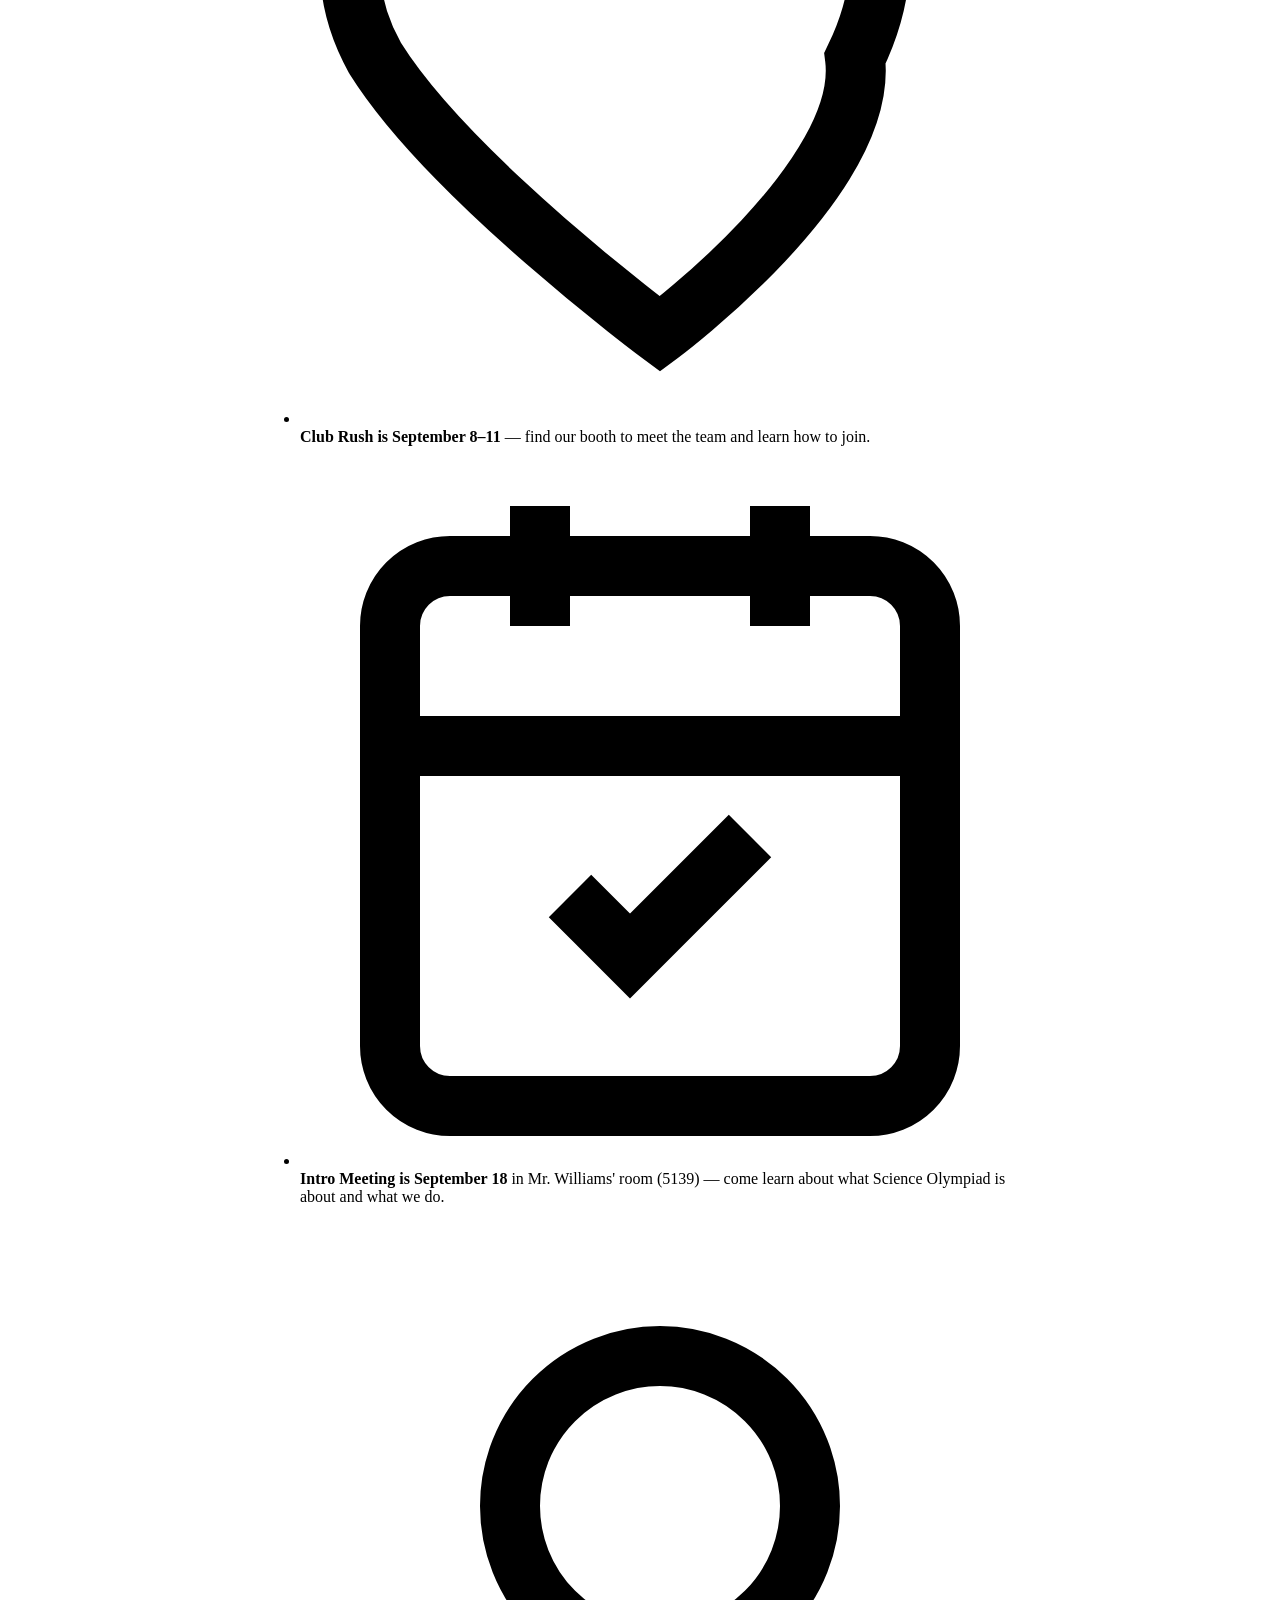
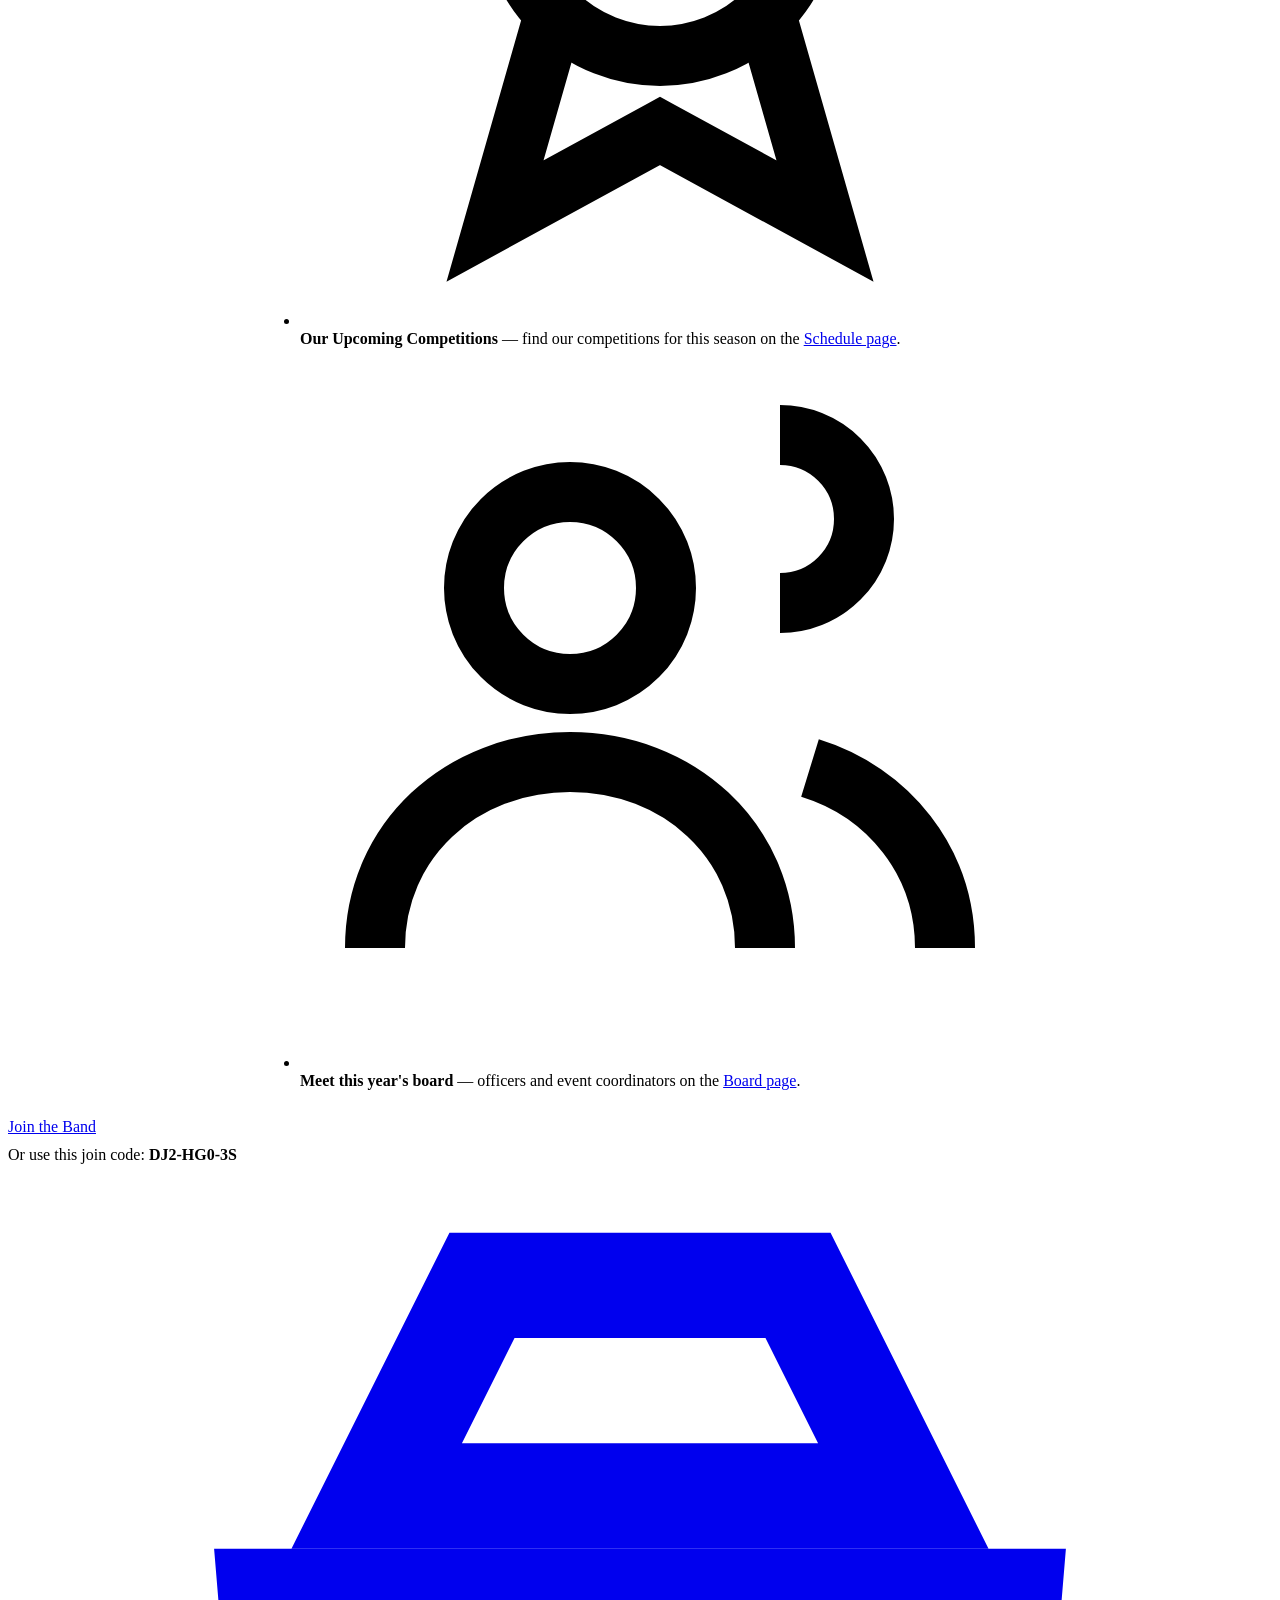
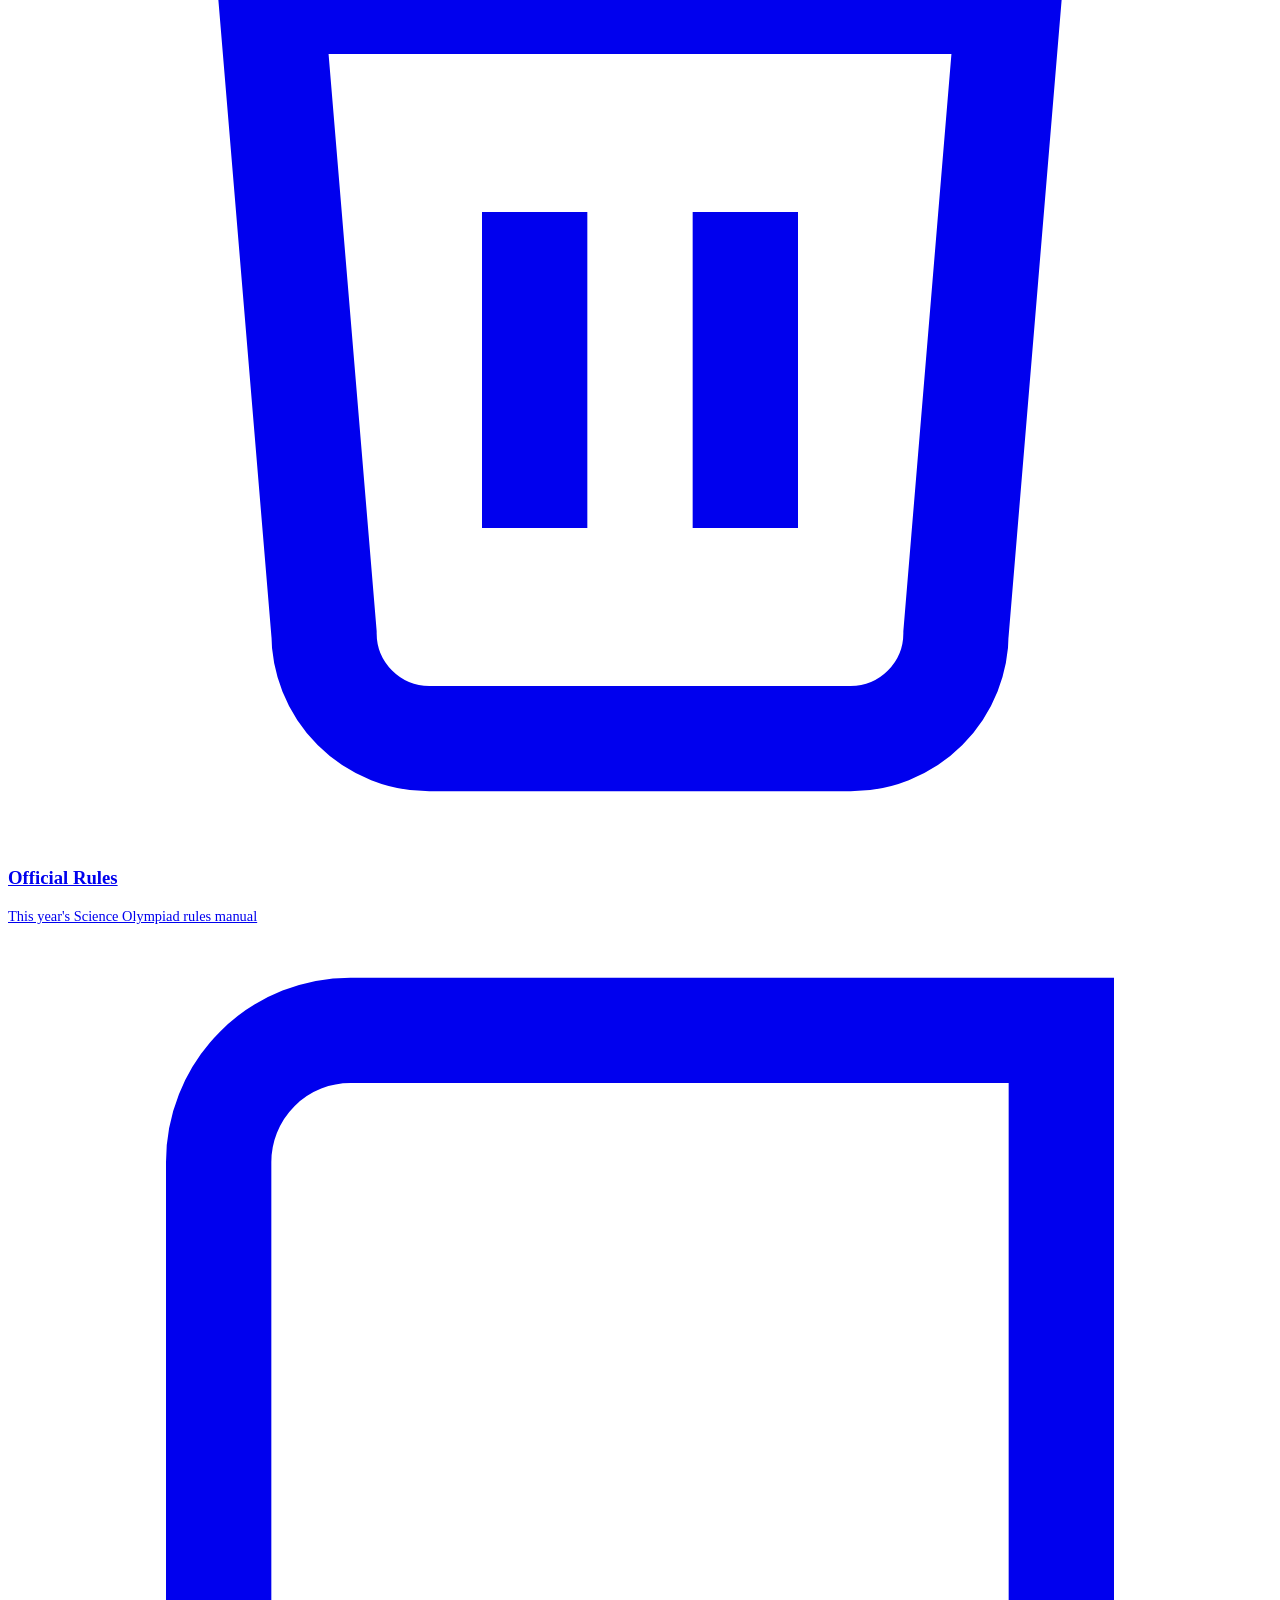
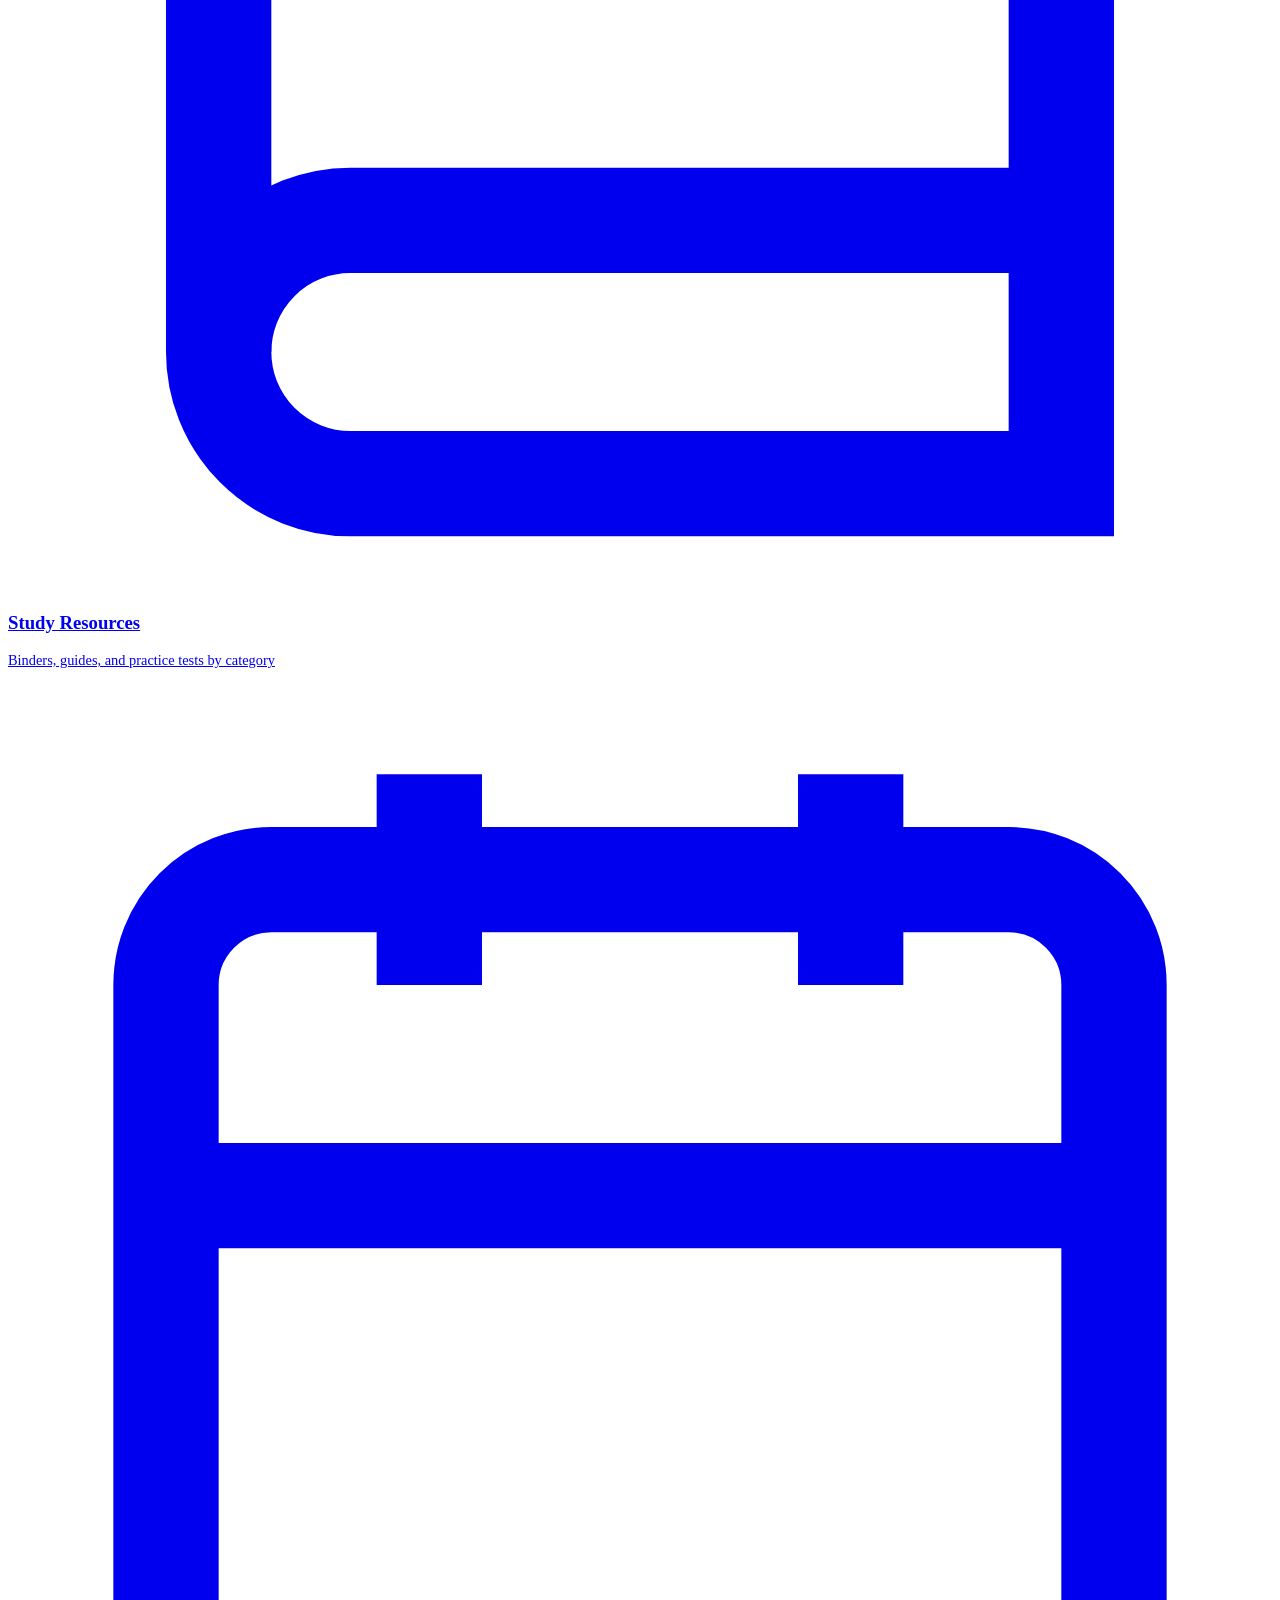
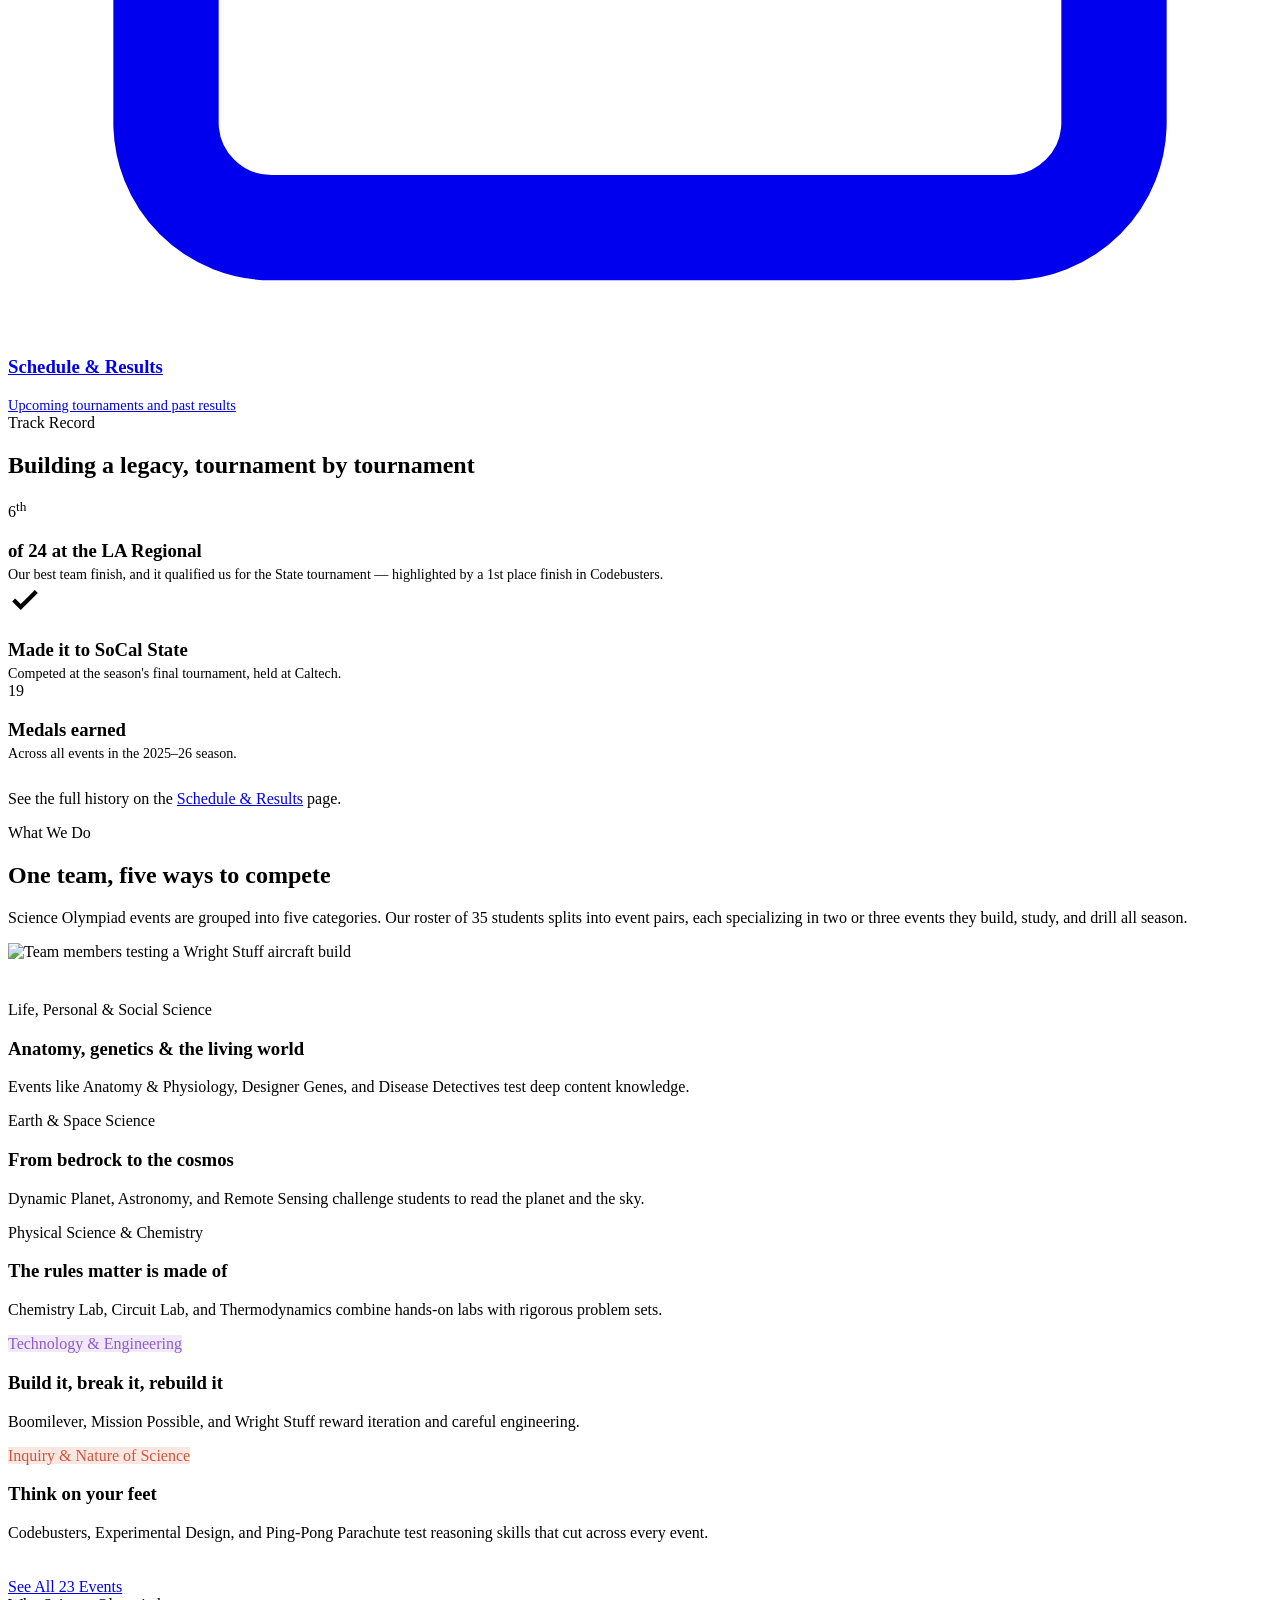
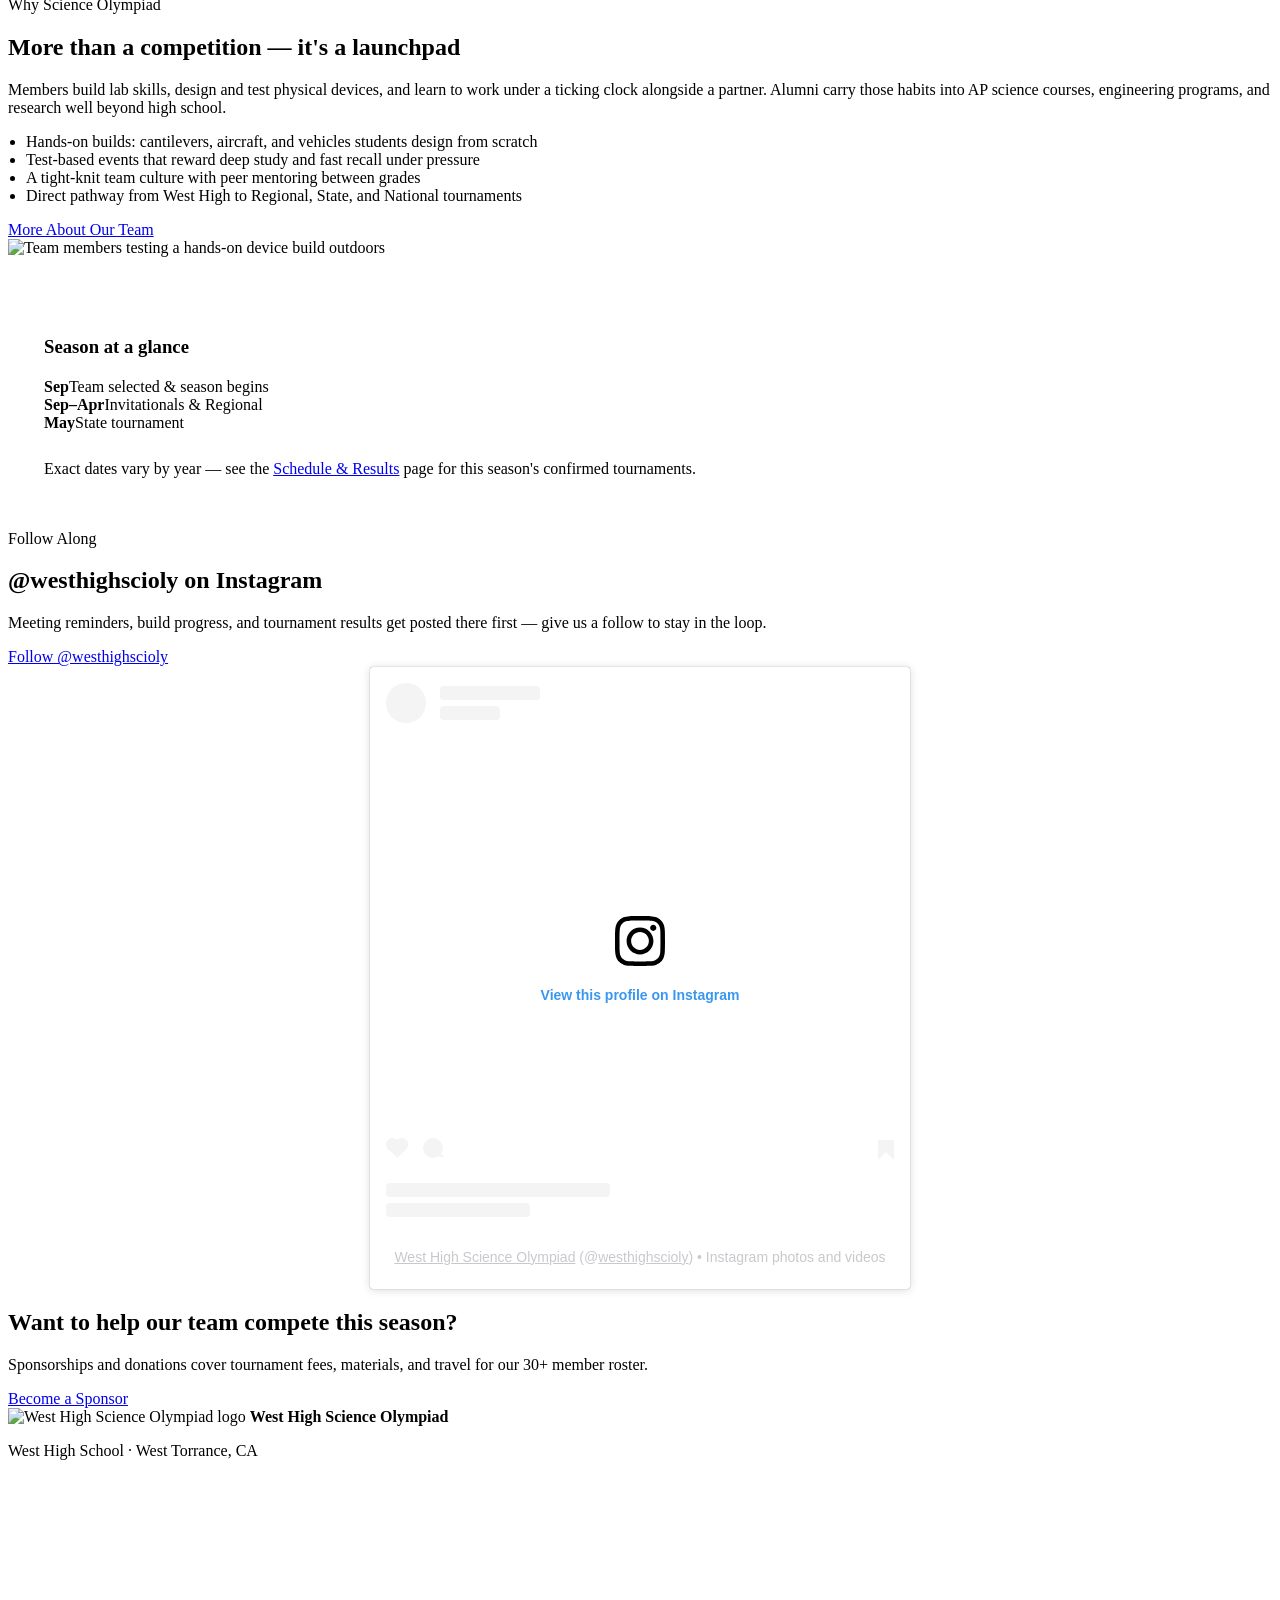
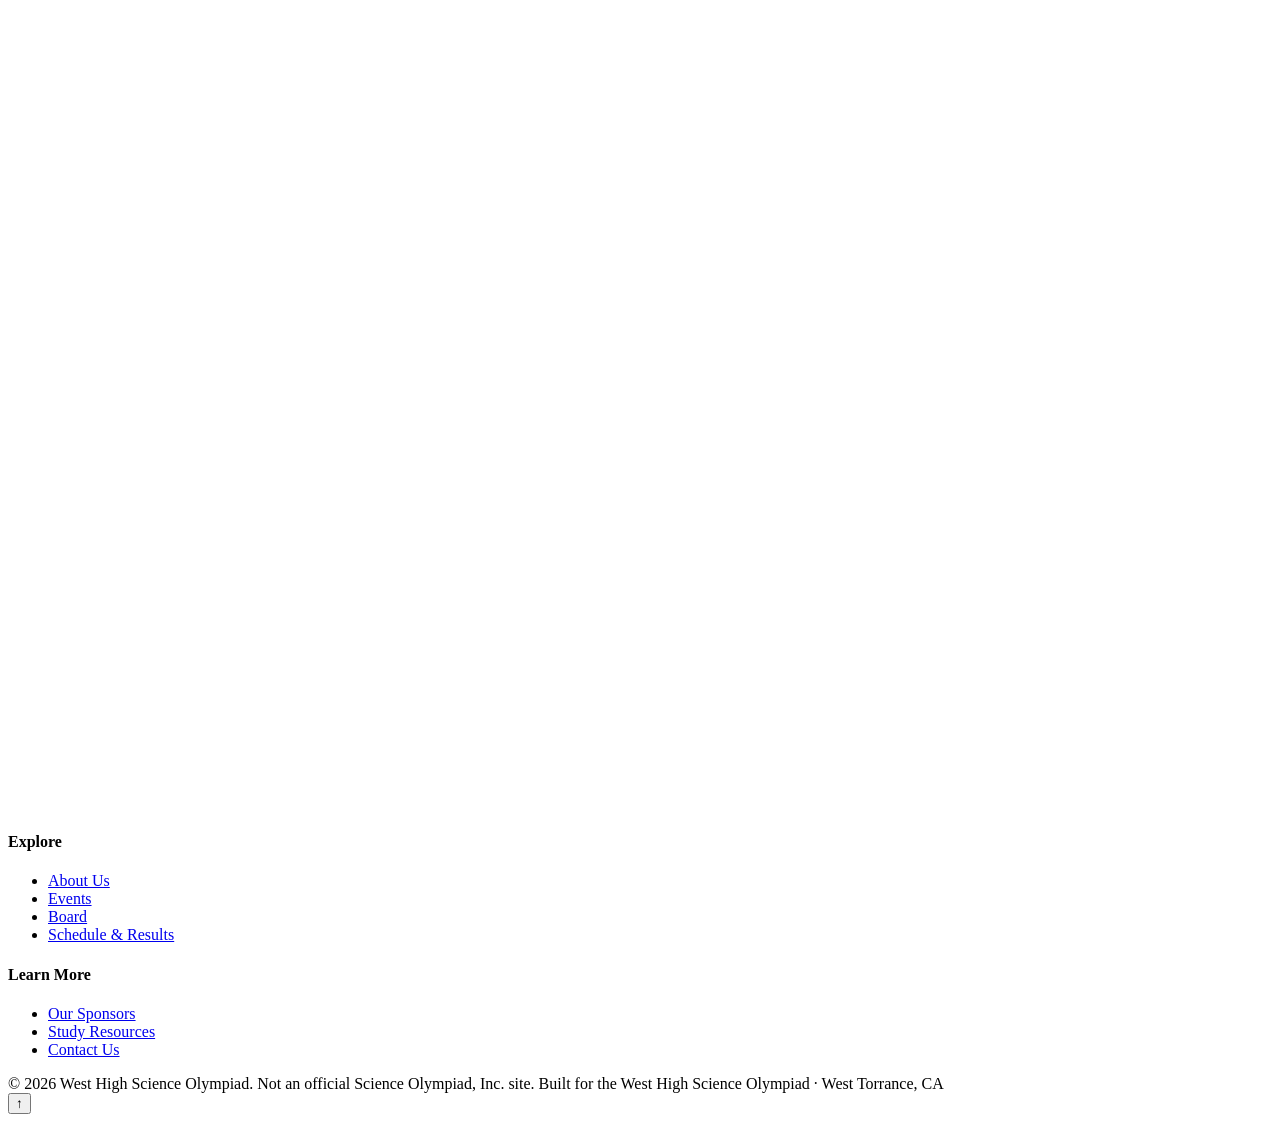
==== commit 2f48c5e6: "Update intro meeting date/room, simplify SoCal State stat, add Band join button Co-Authored-By: Clau" ====
--- a/index.html
+++ b/index.html
@@ -12,6 +12,7 @@
 <meta property="og:type" content="website">
 <meta property="og:url" content="https://westhighscioly.github.io/">
 <link rel="icon" href="assets/img/logo.svg" type="image/svg+xml">
+<link rel="icon" type="image/png" sizes="192x192" href="assets/img/favicon-192.png">
 <script type="application/ld+json">
 {
   "@context": "https://schema.org",
@@ -88,7 +89,7 @@
       </li>
       <li>
         <div class="announce-icon announce-icon--teal"><svg viewBox="0 0 24 24" fill="none" stroke="currentColor" stroke-width="2"><rect x="3" y="4" width="18" height="18" rx="2"/><path d="M3 10h18M8 2v4M16 2v4"/><path d="m9 15 2 2 4-4"/></svg></div>
-        <p style="margin:0;"><strong>Intro Meetings are September 15, 18 &amp; 22</strong> &mdash; come learn about what Science Olympiad is about and what we do.</p>
+        <p style="margin:0;"><strong>Intro Meeting is September 18</strong> in Mr. Williams' room (5139) &mdash; come learn about what Science Olympiad is about and what we do.</p>
       </li>
       <li>
         <div class="announce-icon announce-icon--purple"><svg viewBox="0 0 24 24" fill="none" stroke="currentColor" stroke-width="2"><path d="M12 15a5 5 0 1 0 0-10 5 5 0 0 0 0 10Z"/><path d="m8.5 13.5-2 7 5.5-3 5.5 3-2-7"/></svg></div>
@@ -99,6 +100,10 @@
         <p style="margin:0;"><strong>Meet this year's board</strong> &mdash; officers and event coordinators on the <a href="team.html">Board page</a>.</p>
       </li>
     </ul>
+    <div class="text-center" style="margin-top:28px;">
+      <a href="https://band.us/n/a7a8b8i8SdMcR" target="_blank" rel="noopener" class="btn btn-ghost">Join the Band</a>
+      <p class="form-note" style="margin-top:10px;">Or use this join code: <strong>DJ2-HG0-3S</strong></p>
+    </div>
   </div>
 </section>
 
@@ -143,9 +148,11 @@
         <p style="margin:0; font-size:0.88rem;">Our best team finish, and it qualified us for the State tournament — highlighted by a 1st place finish in Codebusters.</p>
       </div>
       <div class="card text-center">
-        <div class="stat-badge stat-badge--gold">28<sup>th</sup></div>
-        <h3 style="margin-bottom:4px;">of 32 at SoCal State (Caltech)</h3>
-        <p style="margin:0; font-size:0.88rem;">Our result at the season's final tournament.</p>
+        <div class="stat-badge stat-badge--gold">
+          <svg viewBox="0 0 24 24" fill="none" stroke="currentColor" stroke-width="3" style="width:34px; height:34px;"><path d="M20 6 9 17l-5-5"/></svg>
+        </div>
+        <h3 style="margin-bottom:4px;">Made it to SoCal State</h3>
+        <p style="margin:0; font-size:0.88rem;">Competed at the season's final tournament, held at Caltech.</p>
       </div>
       <div class="card text-center">
         <div class="stat-badge stat-badge--teal">19</div>
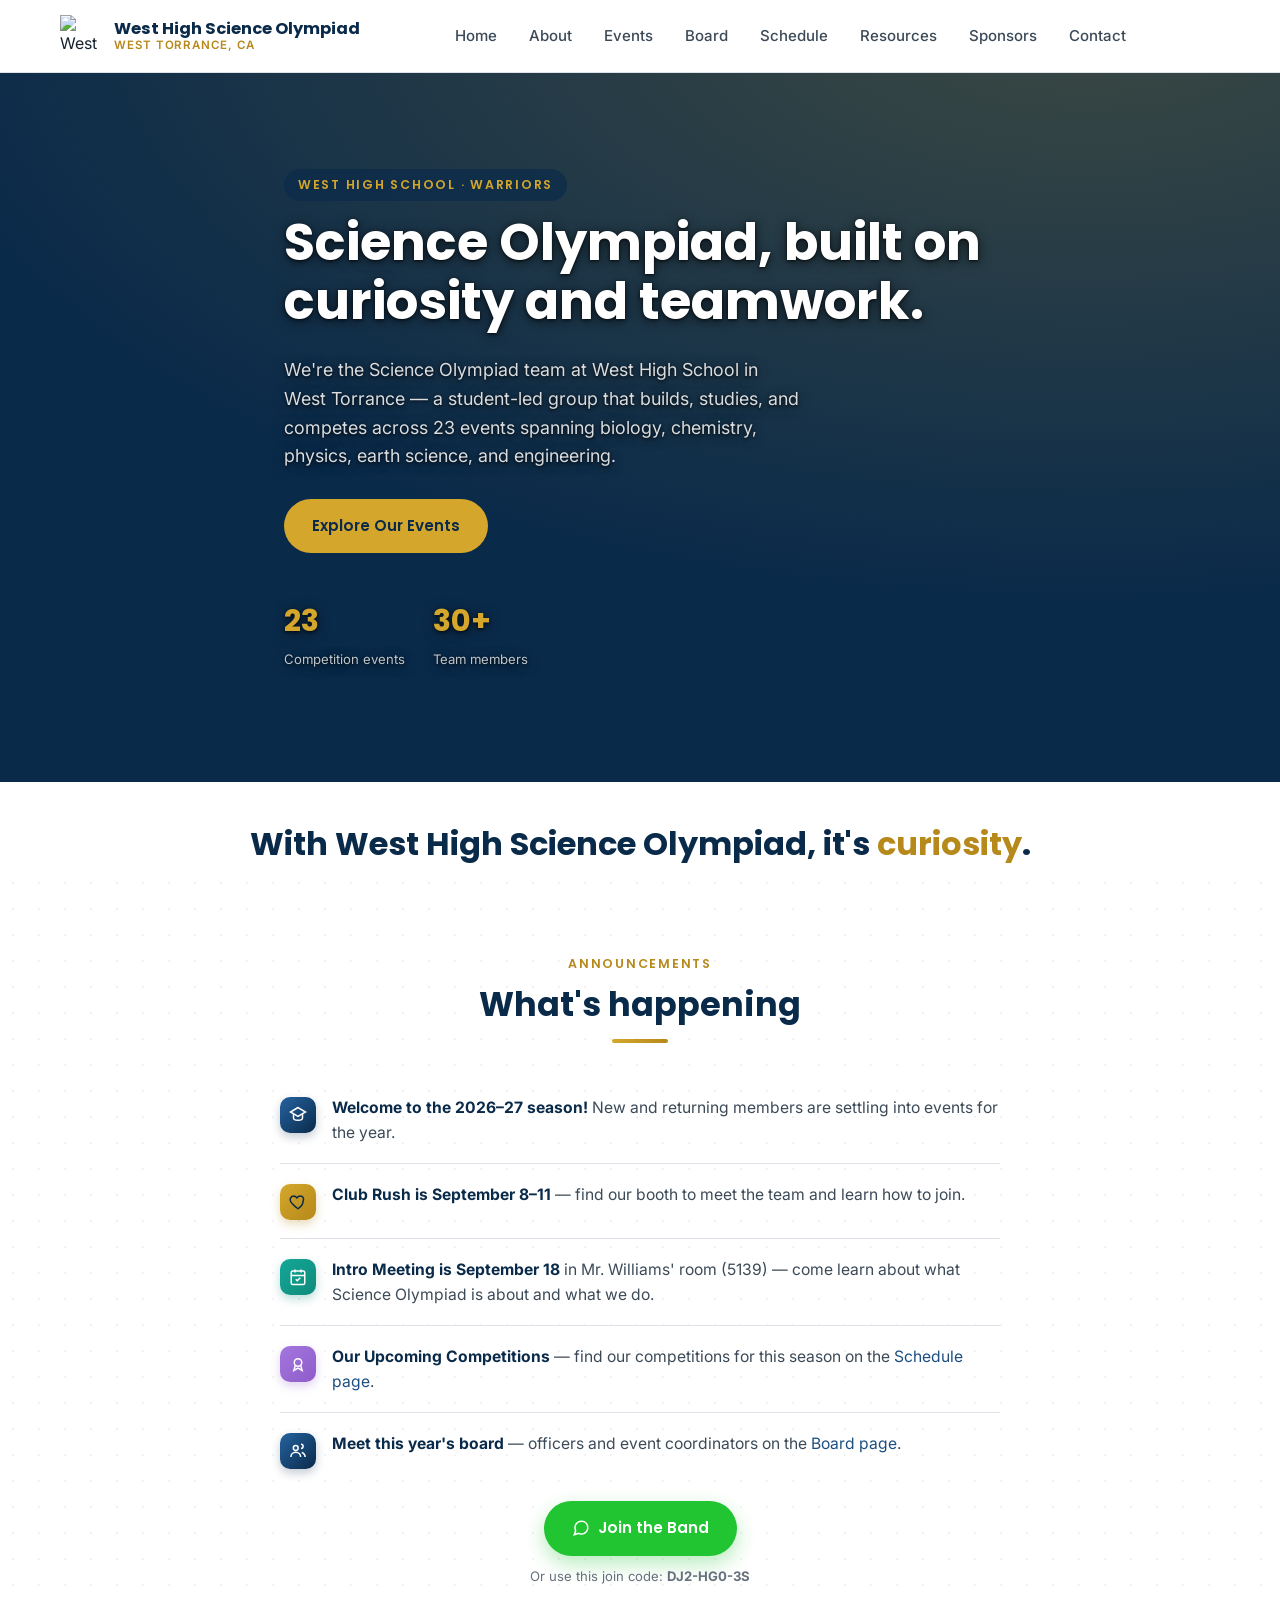
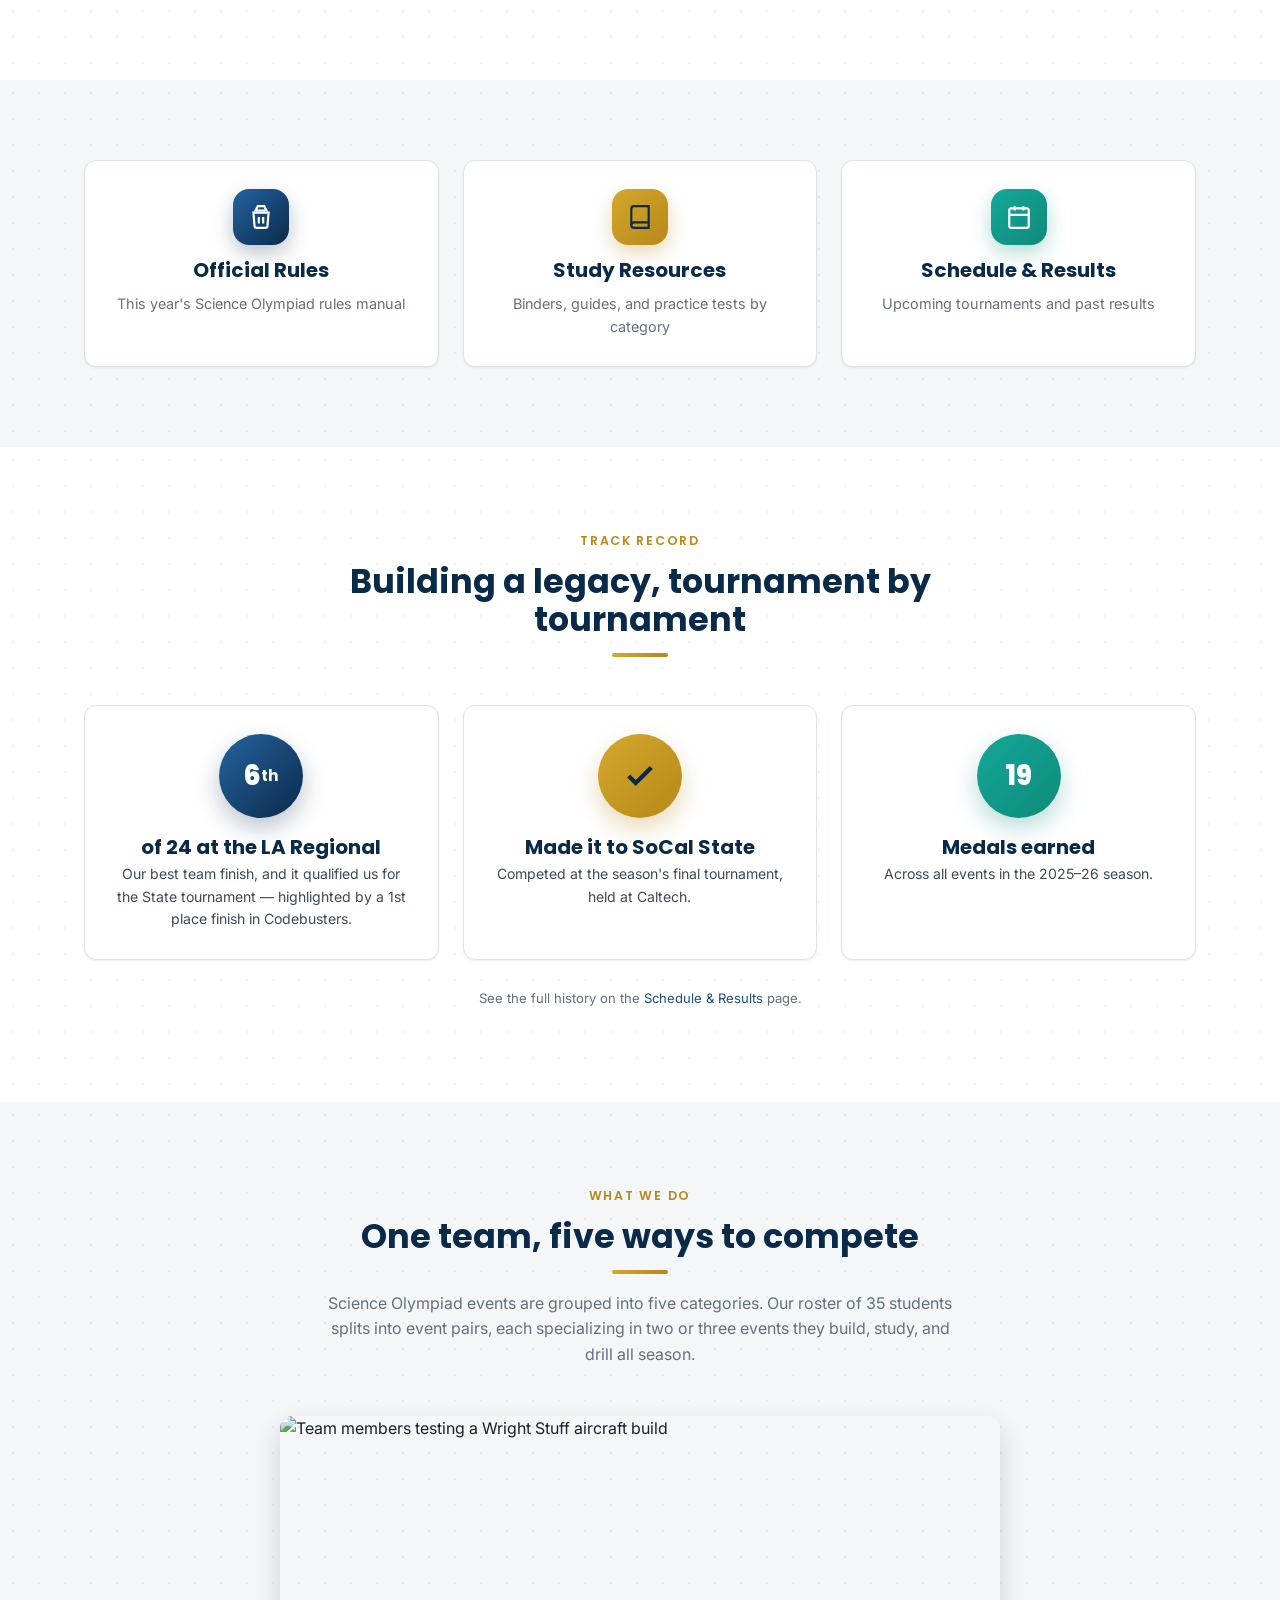
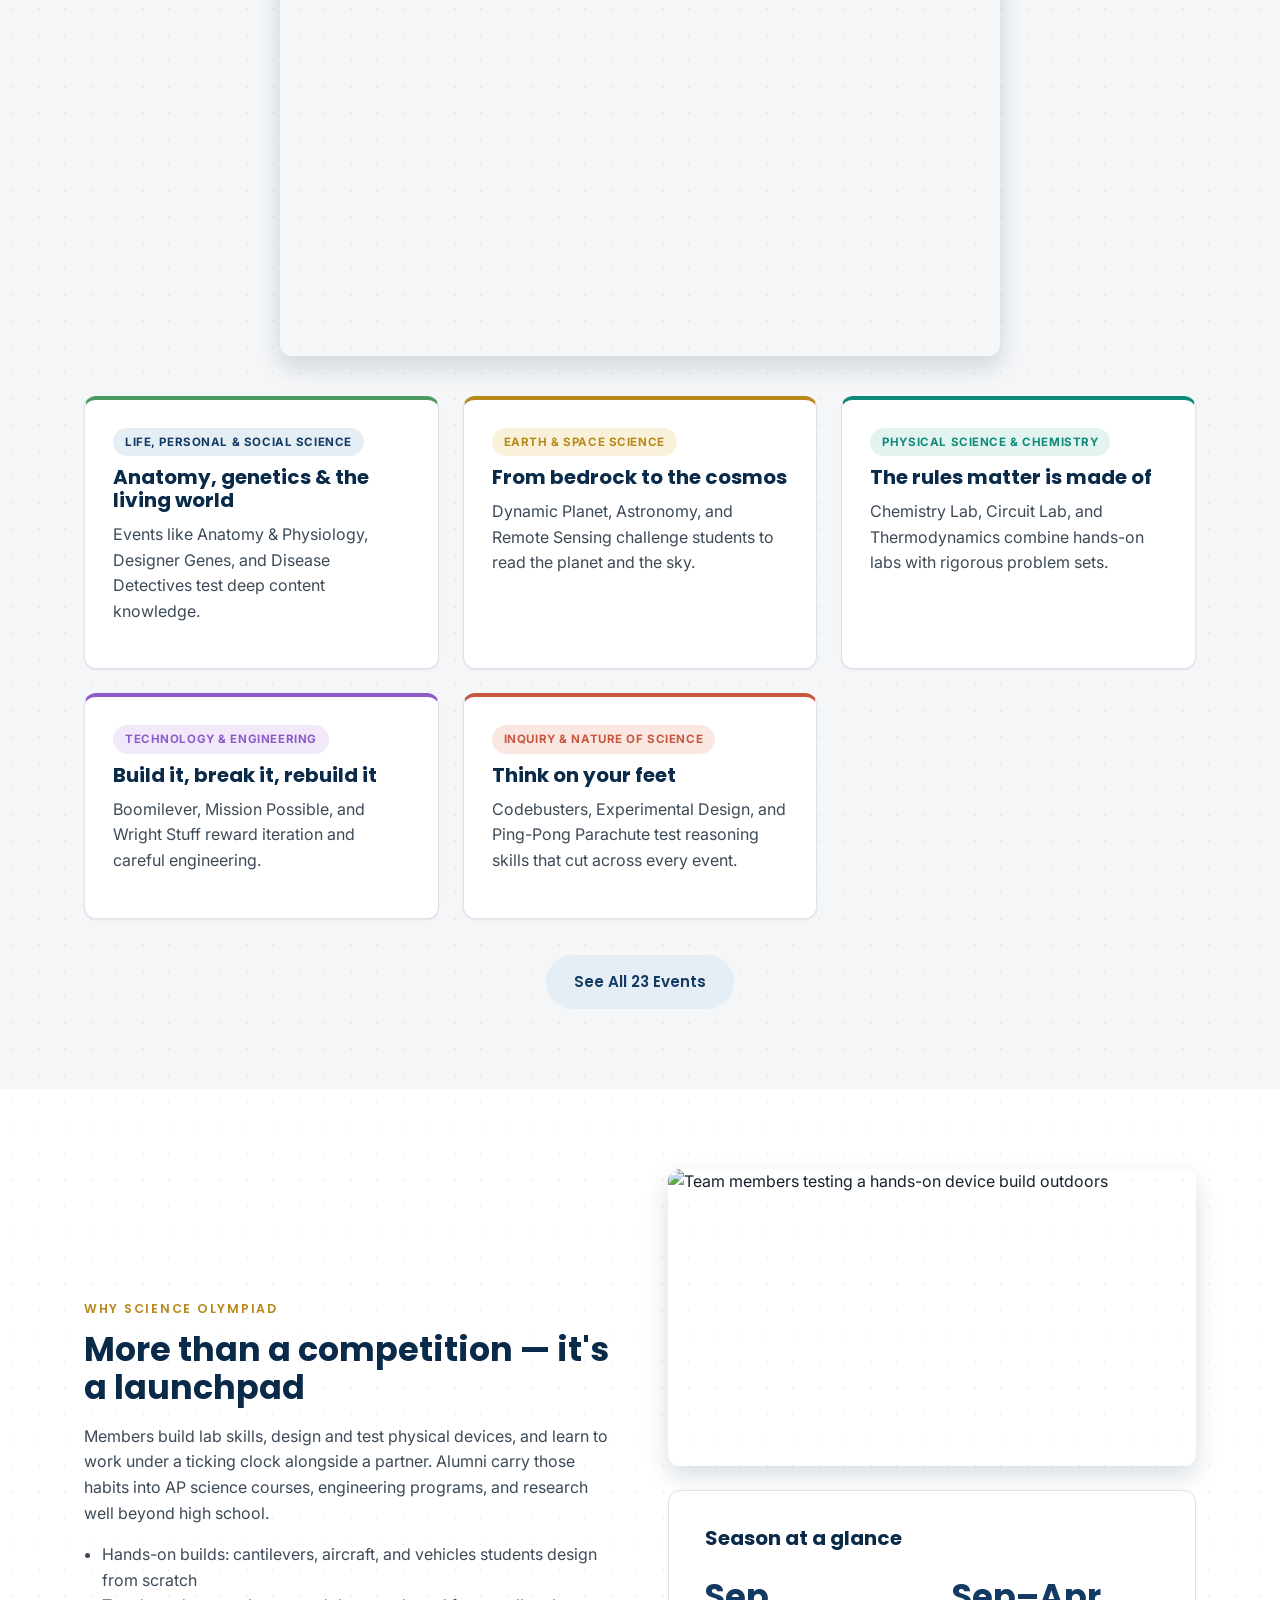
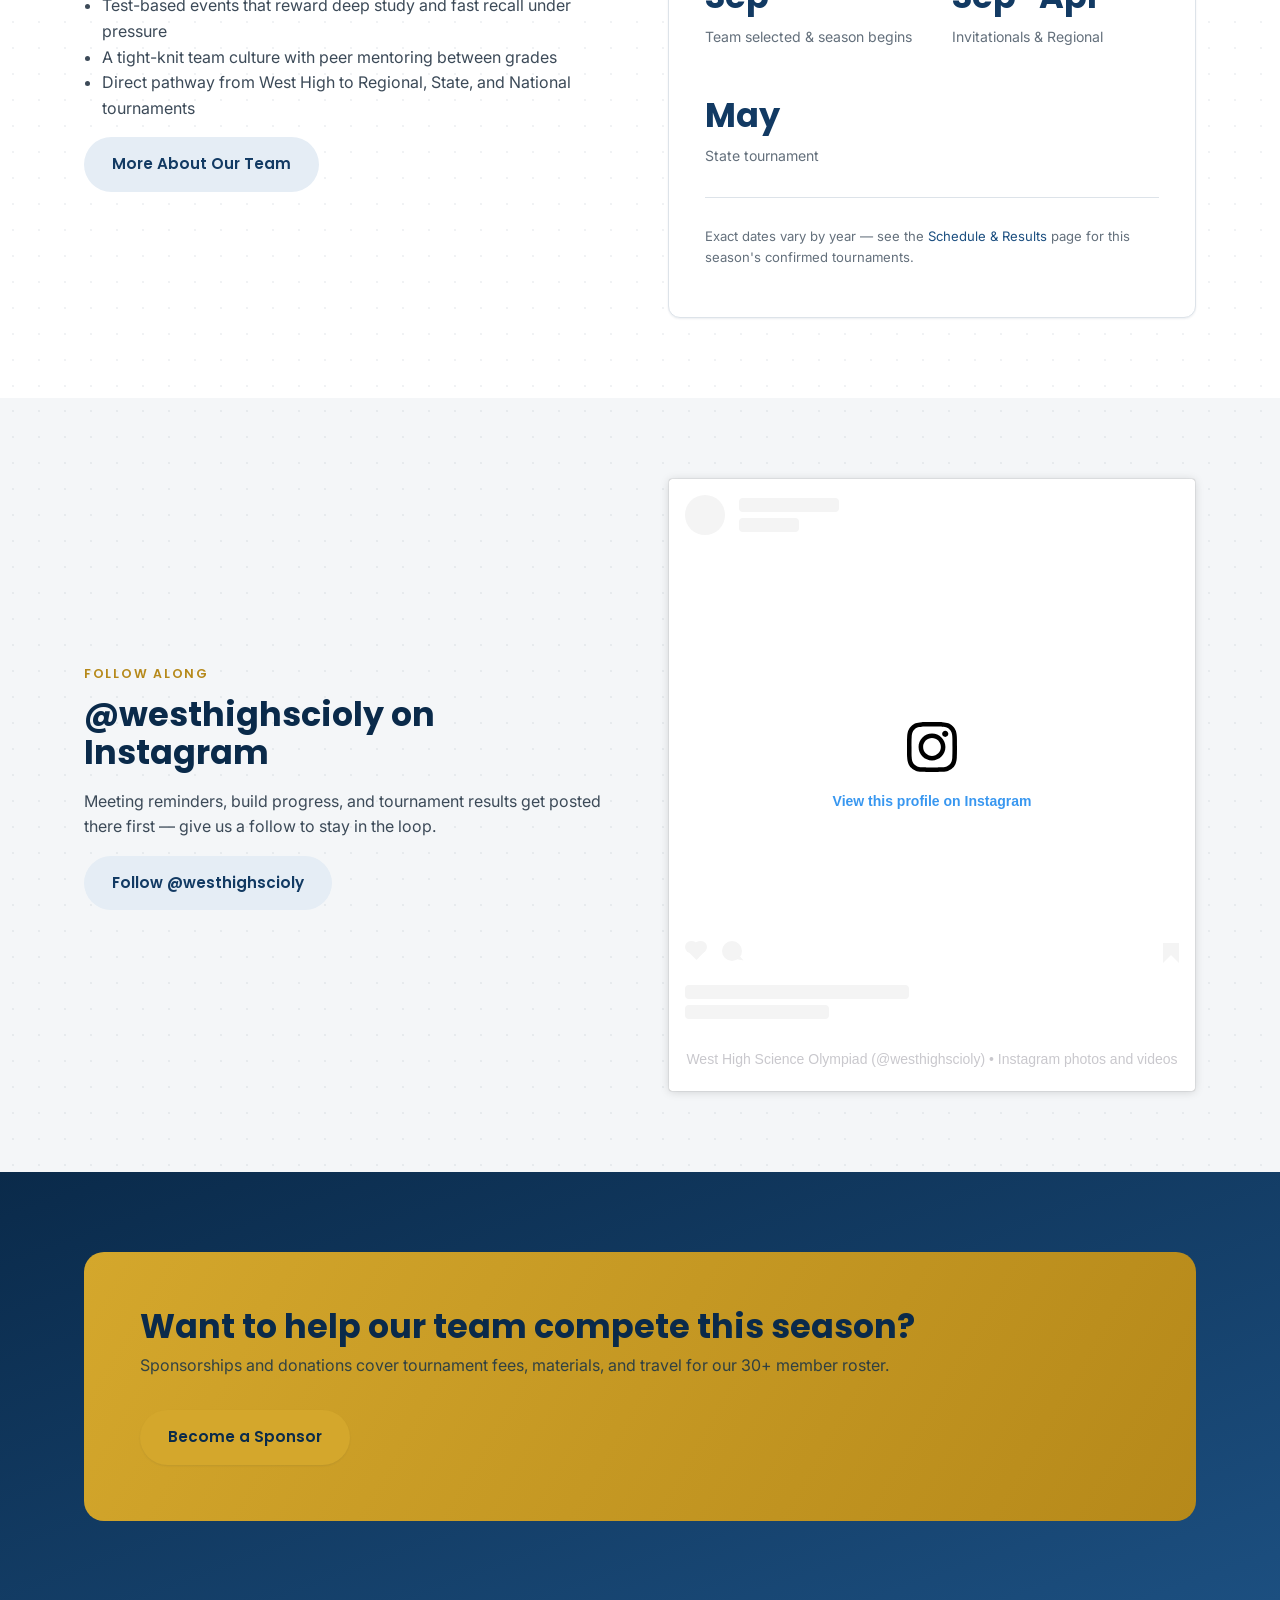
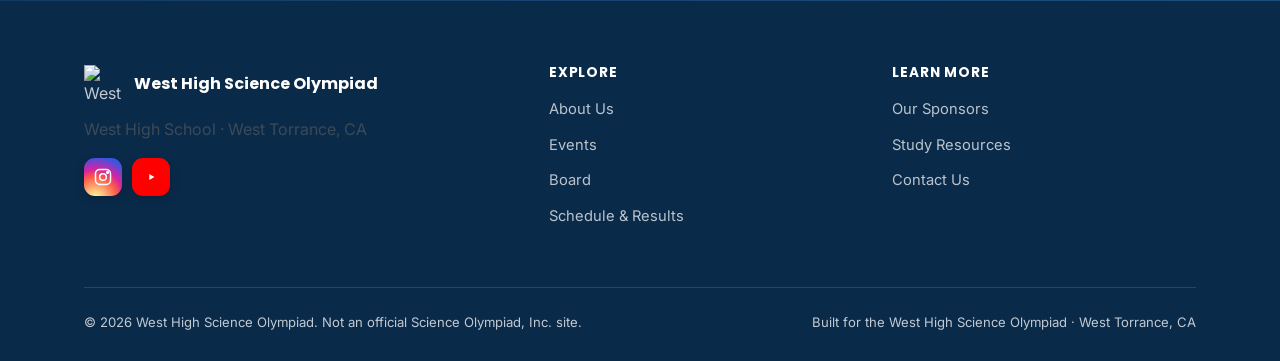
==== commit ed4cd396: "Style Join the Band button with Band's actual brand green and an icon Co-Authored-By: Claude Sonnet " ====
--- a/index.html
+++ b/index.html
@@ -101,7 +101,10 @@
       </li>
     </ul>
     <div class="text-center" style="margin-top:28px;">
-      <a href="https://band.us/n/a7a8b8i8SdMcR" target="_blank" rel="noopener" class="btn btn-ghost">Join the Band</a>
+      <a href="https://band.us/n/a7a8b8i8SdMcR" target="_blank" rel="noopener" class="btn btn-band">
+        <svg viewBox="0 0 24 24" fill="none" stroke="currentColor" stroke-width="2"><path d="M21 11.5a8.38 8.38 0 0 1-.9 3.8 8.5 8.5 0 0 1-7.6 4.7 8.38 8.38 0 0 1-3.8-.9L3 21l1.9-5.7a8.38 8.38 0 0 1-.9-3.8 8.5 8.5 0 0 1 4.7-7.6 8.38 8.38 0 0 1 3.8-.9h.5a8.48 8.48 0 0 1 8 8v.5z"/></svg>
+        Join the Band
+      </a>
       <p class="form-note" style="margin-top:10px;">Or use this join code: <strong>DJ2-HG0-3S</strong></p>
     </div>
   </div>
--- a/assets/css/style.css
+++ b/assets/css/style.css
@@ -0,0 +1,859 @@
+/* ==========================================================================
+   West High Science Olympiad — Design Tokens & Base
+   ========================================================================== */
+
+:root {
+  /* West High "Warriors" palette — deep navy blue + gold, teal science-lab accent */
+  --color-primary-900: #0a2a4a;
+  --color-primary-800: #123a63;
+  --color-primary-700: #1c4f80;
+  --color-primary-600: #2563a0;
+  --color-primary-100: #e5edf5;
+  --color-gold-500: #d4a72c;
+  --color-gold-600: #b6891a;
+  --color-gold-100: #faf1da;
+  --color-accent-teal: #0f8a7a;
+
+  --color-ink-900: #16212e;
+  --color-ink-700: #3c4a58;
+  --color-ink-500: #64707c;
+  --color-ink-300: #9aa6b0;
+  --color-ink-100: #e2e7ec;
+  --color-surface: #ffffff;
+  --color-surface-alt: #f4f6f8;
+  --color-border: #dde3e9;
+
+  --font-display: "Poppins", "Segoe UI", system-ui, sans-serif;
+  --font-body: "Inter", "Segoe UI", system-ui, sans-serif;
+
+  --radius-sm: 6px;
+  --radius-md: 12px;
+  --radius-lg: 20px;
+
+  --shadow-sm: 0 1px 2px rgba(10, 42, 74, 0.08);
+  --shadow-md: 0 8px 24px rgba(10, 42, 74, 0.10);
+  --shadow-lg: 0 20px 48px rgba(10, 42, 74, 0.16);
+
+  --container-w: 1160px;
+}
+
+* , *::before, *::after { box-sizing: border-box; }
+
+html { scroll-behavior: smooth; }
+
+body {
+  margin: 0;
+  font-family: var(--font-body);
+  color: var(--color-ink-900);
+  background: var(--color-surface);
+  line-height: 1.6;
+  -webkit-font-smoothing: antialiased;
+}
+
+h1, h2, h3, h4 {
+  font-family: var(--font-display);
+  font-weight: 700;
+  line-height: 1.15;
+  margin: 0 0 0.5em;
+  color: var(--color-primary-900);
+}
+
+h1 { font-size: clamp(2.1rem, 4vw, 3.2rem); }
+h2 { font-size: clamp(1.6rem, 2.6vw, 2.2rem); }
+h3 { font-size: 1.25rem; }
+
+p { margin: 0 0 1em; color: var(--color-ink-700); }
+
+a { color: var(--color-primary-700); text-decoration: none; }
+a:hover { color: var(--color-gold-600); }
+
+img { max-width: 100%; display: block; }
+
+.container {
+  width: 100%;
+  max-width: var(--container-w);
+  margin: 0 auto;
+  padding: 0 24px;
+}
+
+.section {
+  padding: 80px 0;
+  background-image: radial-gradient(rgba(10,42,74,0.06) 1.5px, transparent 1.5px);
+  background-size: 26px 26px;
+}
+.section--alt { background-color: var(--color-surface-alt); }
+.section--dark {
+  background: linear-gradient(160deg, var(--color-primary-900), var(--color-primary-700));
+  color: #fff;
+}
+.section--dark h2, .section--dark h3 { color: #fff; }
+.section--dark p { color: rgba(255,255,255,0.82); }
+
+.eyebrow {
+  display: inline-flex;
+  align-items: center;
+  gap: 8px;
+  font-family: var(--font-display);
+  font-size: 0.78rem;
+  font-weight: 600;
+  letter-spacing: 0.14em;
+  text-transform: uppercase;
+  color: var(--color-gold-600);
+  margin-bottom: 12px;
+}
+.section--dark .eyebrow { color: var(--color-gold-500); }
+
+.section-head {
+  max-width: 640px;
+  margin: 0 auto 48px;
+  text-align: center;
+}
+.section-head p { color: var(--color-ink-500); }
+.section--dark .section-head p { color: rgba(255,255,255,0.78); }
+.section-head h2::after {
+  content: "";
+  display: block;
+  width: 56px;
+  height: 4px;
+  margin: 14px auto 0;
+  border-radius: 999px;
+  background: linear-gradient(90deg, var(--color-gold-500), var(--color-gold-600));
+}
+
+/* Buttons */
+.btn {
+  display: inline-flex;
+  align-items: center;
+  justify-content: center;
+  gap: 8px;
+  padding: 13px 26px;
+  border-radius: 999px;
+  font-family: var(--font-display);
+  font-weight: 600;
+  font-size: 0.95rem;
+  border: 2px solid transparent;
+  cursor: pointer;
+  transition: transform 0.15s ease, box-shadow 0.15s ease, background 0.15s ease, color 0.15s ease;
+  white-space: nowrap;
+}
+.btn:hover { transform: translateY(-2px); }
+.btn-primary {
+  background: var(--color-gold-500);
+  color: var(--color-primary-900);
+  box-shadow: var(--shadow-sm);
+}
+.btn-primary:hover { background: var(--color-gold-600); color: var(--color-primary-900); box-shadow: var(--shadow-md); }
+.btn-outline {
+  background: transparent;
+  border-color: rgba(255,255,255,0.6);
+  color: #fff;
+}
+.btn-outline:hover { background: rgba(255,255,255,0.12); color: #fff; }
+.btn-ghost {
+  background: var(--color-primary-100);
+  color: var(--color-primary-800);
+}
+.btn-ghost:hover { background: var(--color-primary-900); color: #fff; }
+
+.btn-band {
+  background: #21c531;
+  color: #fff;
+  display: inline-flex;
+  align-items: center;
+  gap: 8px;
+  box-shadow: 0 8px 20px rgba(33,197,49,0.32);
+}
+.btn-band svg { width: 18px; height: 18px; }
+.btn-band:hover { background: #1aa628; color: #fff; box-shadow: 0 10px 24px rgba(33,197,49,0.4); }
+
+/* ==========================================================================
+   Header / Nav
+   ========================================================================== */
+
+.site-header {
+  position: sticky;
+  top: 0;
+  z-index: 100;
+  background: rgba(255,255,255,0.92);
+  backdrop-filter: blur(10px);
+  border-bottom: 1px solid var(--color-border);
+}
+
+.nav {
+  display: flex;
+  align-items: center;
+  justify-content: space-between;
+  padding: 14px 0;
+}
+
+.brand {
+  display: flex;
+  align-items: center;
+  gap: 12px;
+  color: var(--color-ink-900);
+}
+.brand:hover { color: var(--color-ink-900); }
+.brand-mark { width: 42px; height: 42px; flex-shrink: 0; }
+.brand-text { display: flex; flex-direction: column; line-height: 1.15; }
+.brand-text strong {
+  font-family: var(--font-display);
+  font-size: 1.02rem;
+  font-weight: 700;
+  color: var(--color-primary-900);
+}
+.brand-text span {
+  font-size: 0.72rem;
+  letter-spacing: 0.08em;
+  text-transform: uppercase;
+  color: var(--color-gold-600);
+  font-weight: 600;
+}
+
+.nav-links {
+  display: flex;
+  align-items: center;
+  gap: 4px;
+  list-style: none;
+  margin: 0;
+  padding: 0;
+}
+.nav-links a {
+  display: inline-block;
+  padding: 10px 14px;
+  border-radius: 999px;
+  font-size: 0.94rem;
+  font-weight: 500;
+  color: var(--color-ink-700);
+}
+.nav-links a:hover { background: var(--color-primary-100); color: var(--color-primary-800); }
+.nav-links a.active { background: var(--color-primary-900); color: #fff; }
+
+.nav-cta { display: flex; align-items: center; gap: 12px; }
+.nav-cta .btn { padding: 10px 20px; font-size: 0.9rem; }
+.nav-cta .btn-primary { background: var(--color-primary-900); color: #fff; }
+.nav-cta .btn-primary:hover { background: var(--color-gold-600); color: var(--color-primary-900); }
+
+.nav-toggle {
+  display: none;
+  background: none;
+  border: none;
+  cursor: pointer;
+  padding: 8px;
+}
+.nav-toggle span {
+  display: block;
+  width: 24px;
+  height: 2px;
+  background: var(--color-primary-900);
+  margin: 5px 0;
+  transition: transform 0.2s ease, opacity 0.2s ease;
+}
+
+/* ==========================================================================
+   Hero
+   ========================================================================== */
+
+.hero {
+  position: relative;
+  overflow: hidden;
+  /* Drop a photo in by setting background-image directly on this element inline
+     (e.g. style="background-image:url('assets/img/hero-home.png')") — a plain navy
+     background shows when there's no photo, and a text-shadow (below) keeps the text
+     readable once a photo is added. The decorative gold glow lives on ::before so it
+     never fights with the photo's own background-image value. */
+  background-color: var(--color-primary-900);
+  background-size: cover;
+  background-position: center;
+  background-repeat: no-repeat;
+  color: #fff;
+  padding: 96px 0 110px;
+}
+.hero::before {
+  content: "";
+  position: absolute;
+  inset: 0;
+  background-image: radial-gradient(1200px 600px at 85% -10%, rgba(212,167,44,0.25), transparent);
+  pointer-events: none;
+}
+.hero > .container { position: relative; z-index: 1; }
+.hero .eyebrow {
+  color: var(--color-gold-500);
+  background: rgba(10,42,74,0.65);
+  padding: 6px 14px;
+  border-radius: 999px;
+}
+.hero h1, .hero .lede, .hero-stat strong, .hero-stat span {
+  text-shadow: 0 1px 3px rgba(0,0,0,0.75), 0 2px 12px rgba(0,0,0,0.6);
+}
+.hero-grid {
+  display: grid;
+  grid-template-columns: 1.1fr 0.9fr;
+  gap: 48px;
+  align-items: center;
+}
+.hero h1 { color: #fff; }
+.hero .lede { font-size: 1.12rem; color: rgba(255,255,255,0.85); max-width: 520px; }
+.hero-actions { display: flex; gap: 14px; flex-wrap: wrap; margin-top: 28px; }
+
+.hero-stats {
+  display: flex;
+  gap: 28px;
+  margin-top: 44px;
+  flex-wrap: wrap;
+}
+.hero-stat strong {
+  display: block;
+  font-family: var(--font-display);
+  font-size: 1.9rem;
+  color: var(--color-gold-500);
+}
+.hero-stat span { font-size: 0.82rem; color: rgba(255,255,255,0.75); }
+
+.rotator-line {
+  padding: 44px 0 8px;
+  text-align: center;
+}
+.rotator-line h2 {
+  font-size: clamp(1.4rem, 2.6vw, 2rem);
+  margin: 0;
+}
+.rotate-word {
+  display: inline-block;
+  color: var(--color-gold-600);
+  transition: opacity 0.25s ease;
+}
+
+.hero-badge-panel {
+  background: rgba(255,255,255,0.08);
+  border: 1px solid rgba(255,255,255,0.18);
+  border-radius: var(--radius-lg);
+  padding: 28px;
+  backdrop-filter: blur(6px);
+}
+.hero-badge-panel h3 { color: #fff; margin-bottom: 4px; }
+.hero-badge-panel p.small { color: rgba(255,255,255,0.7); font-size: 0.88rem; margin-bottom: 18px; }
+.countdown {
+  display: grid;
+  grid-template-columns: repeat(4, 1fr);
+  gap: 10px;
+}
+.countdown div {
+  background: rgba(0,0,0,0.18);
+  border-radius: var(--radius-sm);
+  padding: 14px 6px;
+  text-align: center;
+}
+.countdown strong { display: block; font-family: var(--font-display); font-size: 1.5rem; color: var(--color-gold-500); }
+.countdown span { font-size: 0.68rem; text-transform: uppercase; letter-spacing: 0.06em; color: rgba(255,255,255,0.7); }
+
+/* ==========================================================================
+   Cards / Grids
+   ========================================================================== */
+
+.grid { display: grid; gap: 24px; }
+.grid-2 { grid-template-columns: repeat(2, 1fr); }
+.grid-3 { grid-template-columns: repeat(3, 1fr); }
+.grid-4 { grid-template-columns: repeat(4, 1fr); }
+
+.card {
+  background: var(--color-surface);
+  border: 1px solid var(--color-border);
+  border-radius: var(--radius-md);
+  padding: 28px;
+  box-shadow: var(--shadow-sm);
+  transition: transform 0.2s ease, box-shadow 0.2s ease;
+}
+.card:hover { transform: translateY(-4px); box-shadow: var(--shadow-md); }
+
+.icon-tile {
+  width: 56px;
+  height: 56px;
+  border-radius: 16px;
+  background: linear-gradient(135deg, var(--color-primary-600), var(--color-primary-900));
+  display: flex;
+  align-items: center;
+  justify-content: center;
+  margin-bottom: 16px;
+  color: #fff;
+  box-shadow: 0 8px 20px rgba(10,42,74,0.28);
+  transition: transform 0.25s ease, box-shadow 0.25s ease;
+}
+.icon-tile svg { width: 26px; height: 26px; }
+.card:hover .icon-tile, .tile-link:hover .icon-tile {
+  transform: scale(1.08) rotate(-4deg);
+  box-shadow: 0 12px 26px rgba(10,42,74,0.35);
+}
+.icon-tile--gold {
+  background: linear-gradient(135deg, var(--color-gold-500), var(--color-gold-600));
+  color: var(--color-primary-900);
+  box-shadow: 0 8px 20px rgba(180,137,26,0.32);
+}
+.icon-tile--teal {
+  background: linear-gradient(135deg, #14a898, var(--color-accent-teal));
+  box-shadow: 0 8px 20px rgba(15,138,122,0.3);
+}
+.icon-tile--purple {
+  background: linear-gradient(135deg, #a476df, #8e5cc9);
+  box-shadow: 0 8px 20px rgba(142,92,201,0.3);
+}
+
+.stat-badge {
+  width: 84px;
+  height: 84px;
+  border-radius: 50%;
+  margin: 0 auto 18px;
+  display: flex;
+  align-items: center;
+  justify-content: center;
+  color: #fff;
+  font-family: var(--font-display);
+  font-weight: 800;
+  font-size: 1.7rem;
+  background: linear-gradient(135deg, var(--color-primary-600), var(--color-primary-900));
+  box-shadow: 0 10px 24px rgba(10,42,74,0.28);
+}
+.stat-badge sup { font-size: 0.95rem; font-weight: 700; }
+.stat-badge--gold {
+  background: linear-gradient(135deg, var(--color-gold-500), var(--color-gold-600));
+  color: var(--color-primary-900);
+  box-shadow: 0 10px 24px rgba(180,137,26,0.32);
+}
+.stat-badge--teal {
+  background: linear-gradient(135deg, #14a898, var(--color-accent-teal));
+  box-shadow: 0 10px 24px rgba(15,138,122,0.3);
+}
+
+/* Photo placeholder — swap for a real <img> once a photo is available */
+.photo-placeholder {
+  width: 100%;
+  aspect-ratio: 4 / 3;
+  border-radius: var(--radius-md);
+  border: 2px dashed rgba(10,42,74,0.28);
+  background: var(--color-primary-100);
+  display: flex;
+  flex-direction: column;
+  align-items: center;
+  justify-content: center;
+  gap: 10px;
+  color: var(--color-primary-700);
+  text-align: center;
+  padding: 24px;
+}
+.photo-placeholder svg { width: 38px; height: 38px; opacity: 0.55; }
+.photo-placeholder span { font-size: 0.85rem; font-weight: 600; max-width: 220px; }
+.photo-placeholder--square { aspect-ratio: 1 / 1; }
+.photo-placeholder--wide { aspect-ratio: 16 / 9; }
+.photo-placeholder--sm {
+  aspect-ratio: 1 / 1;
+  max-width: 96px;
+  margin: 0 auto 14px;
+  padding: 10px;
+  gap: 6px;
+}
+.photo-placeholder--sm svg { width: 24px; height: 24px; }
+.photo-placeholder--sm span { font-size: 0.62rem; max-width: 80px; }
+
+/* Photo frame — a real photo dropped into a placeholder's spot */
+.photo-frame {
+  width: 100%;
+  aspect-ratio: 4 / 3;
+  border-radius: var(--radius-md);
+  object-fit: cover;
+  display: block;
+  box-shadow: 0 10px 24px rgba(10,42,74,0.16);
+}
+.photo-frame--square { aspect-ratio: 1 / 1; }
+.photo-frame--wide { aspect-ratio: 16 / 9; }
+
+.tag {
+  display: inline-block;
+  font-size: 0.72rem;
+  font-weight: 700;
+  letter-spacing: 0.05em;
+  text-transform: uppercase;
+  padding: 5px 12px;
+  border-radius: 999px;
+  background: var(--color-gold-100);
+  color: var(--color-gold-600);
+  margin-bottom: 10px;
+}
+.tag--blue { background: #e3f3f0; color: var(--color-accent-teal); }
+.tag--green { background: var(--color-primary-100); color: var(--color-primary-800); }
+
+/* Event category color coding */
+.card--life { border-top: 4px solid #4c9a63; }
+.card--earth { border-top: 4px solid #b6891a; }
+.card--physical { border-top: 4px solid #0f8a7a; }
+.card--tech { border-top: 4px solid #8e5cc9; }
+.card--inquiry { border-top: 4px solid #c9573f; }
+
+/* ==========================================================================
+   Page header (interior pages)
+   ========================================================================== */
+
+.page-header {
+  /* Drop a photo in by setting background-image directly on this element inline
+     (e.g. style="background-image:url('assets/img/hero-about.jpg')") — no color tint
+     on the photo itself; a plain navy background shows when there's no photo, and a
+     text-shadow keeps the text readable once a photo is added. */
+  background-color: var(--color-primary-900);
+  background-size: cover;
+  background-position: center;
+  background-repeat: no-repeat;
+  color: #fff;
+  padding: 64px 0 56px;
+  text-align: center;
+}
+.page-header h1, .page-header p, .breadcrumb { text-shadow: 0 2px 10px rgba(0,0,0,0.55); }
+.page-header h1 { color: #fff; margin-bottom: 10px; }
+.page-header p { color: rgba(255,255,255,0.82); max-width: 620px; margin: 0 auto; }
+
+.breadcrumb {
+  font-size: 0.82rem;
+  color: rgba(255,255,255,0.65);
+  margin-bottom: 14px;
+}
+.breadcrumb a { color: rgba(255,255,255,0.85); }
+
+/* ==========================================================================
+   Table (schedule / results)
+   ========================================================================== */
+
+.table-wrap {
+  overflow-x: auto;
+  border: 1px solid var(--color-border);
+  border-radius: var(--radius-md);
+  box-shadow: var(--shadow-sm);
+}
+table { width: 100%; border-collapse: collapse; min-width: 620px; }
+th, td { text-align: left; padding: 14px 18px; border-bottom: 1px solid var(--color-border); font-size: 0.94rem; }
+th {
+  background: var(--color-primary-900);
+  color: #fff;
+  font-family: var(--font-display);
+  font-weight: 600;
+  font-size: 0.82rem;
+  text-transform: uppercase;
+  letter-spacing: 0.04em;
+}
+tbody tr:hover { background: var(--color-surface-alt); }
+tbody tr:last-child td { border-bottom: none; }
+
+.status-pill {
+  display: inline-block;
+  padding: 4px 12px;
+  border-radius: 999px;
+  font-size: 0.76rem;
+  font-weight: 700;
+}
+.status-pill--upcoming { background: var(--color-gold-100); color: var(--color-gold-600); }
+.status-pill--complete { background: var(--color-primary-100); color: var(--color-primary-800); }
+
+/* ==========================================================================
+   Timeline (results / history)
+   ========================================================================== */
+
+.timeline { position: relative; margin-left: 8px; padding-left: 32px; border-left: 2px solid var(--color-border); }
+.timeline-item { position: relative; padding-bottom: 40px; }
+.timeline-item:last-child { padding-bottom: 0; }
+.timeline-item::before {
+  content: "";
+  position: absolute;
+  left: -39px;
+  top: 4px;
+  width: 14px;
+  height: 14px;
+  border-radius: 50%;
+  background: var(--color-gold-500);
+  border: 3px solid var(--color-primary-900);
+}
+.timeline-item .year {
+  font-family: var(--font-display);
+  font-weight: 700;
+  color: var(--color-primary-800);
+  font-size: 0.9rem;
+  margin-bottom: 4px;
+}
+
+/* ==========================================================================
+   People / roster cards
+   ========================================================================== */
+
+.person-card { text-align: center; }
+.person-photo {
+  width: 96px;
+  height: 96px;
+  border-radius: 50%;
+  margin: 0 auto 16px;
+  background: linear-gradient(160deg, var(--color-primary-700), var(--color-primary-500, var(--color-primary-600)));
+  display: flex;
+  align-items: center;
+  justify-content: center;
+  color: #fff;
+  font-family: var(--font-display);
+  font-weight: 700;
+  font-size: 1.4rem;
+  border: 3px solid var(--color-gold-100);
+}
+.person-card h3 { margin-bottom: 2px; }
+.person-role { color: var(--color-gold-600); font-weight: 600; font-size: 0.85rem; margin-bottom: 10px; }
+
+/* ==========================================================================
+   Forms
+   ========================================================================== */
+
+.form-card {
+  background: var(--color-surface);
+  border: 1px solid var(--color-border);
+  border-radius: var(--radius-lg);
+  padding: 40px;
+  box-shadow: var(--shadow-md);
+}
+.form-row { margin-bottom: 20px; }
+.form-row label {
+  display: block;
+  font-weight: 600;
+  font-size: 0.88rem;
+  margin-bottom: 8px;
+  color: var(--color-ink-900);
+}
+.form-row input, .form-row select, .form-row textarea {
+  width: 100%;
+  padding: 12px 14px;
+  border: 1.5px solid var(--color-border);
+  border-radius: var(--radius-sm);
+  font-family: var(--font-body);
+  font-size: 0.96rem;
+  background: var(--color-surface-alt);
+  transition: border-color 0.15s ease, background 0.15s ease;
+}
+.form-row input:focus, .form-row select:focus, .form-row textarea:focus {
+  outline: none;
+  border-color: var(--color-primary-600);
+  background: #fff;
+}
+.form-note { font-size: 0.82rem; color: var(--color-ink-500); }
+
+/* ==========================================================================
+   CTA banner
+   ========================================================================== */
+
+.cta-banner {
+  background: linear-gradient(120deg, var(--color-gold-500), var(--color-gold-600));
+  border-radius: var(--radius-lg);
+  padding: 56px;
+  display: flex;
+  align-items: center;
+  justify-content: space-between;
+  gap: 32px;
+  flex-wrap: wrap;
+  color: var(--color-primary-900);
+}
+.cta-banner h2 { color: var(--color-primary-900); margin-bottom: 6px; }
+.cta-banner p { color: rgba(10,42,74,0.8); margin: 0; }
+
+/* ==========================================================================
+   Footer
+   ========================================================================== */
+
+.site-footer {
+  background: var(--color-primary-900);
+  color: rgba(255,255,255,0.75);
+  padding: 64px 0 28px;
+}
+.footer-grid {
+  display: grid;
+  grid-template-columns: 1.4fr 1fr 1fr;
+  gap: 40px;
+  margin-bottom: 48px;
+}
+.footer-brand { display: flex; align-items: center; gap: 12px; margin-bottom: 14px; }
+.footer-brand strong { color: #fff; font-family: var(--font-display); }
+.site-footer h4 {
+  color: #fff;
+  font-family: var(--font-display);
+  font-size: 0.85rem;
+  text-transform: uppercase;
+  letter-spacing: 0.06em;
+  margin-bottom: 16px;
+}
+.site-footer ul { list-style: none; margin: 0; padding: 0; }
+.site-footer li { margin-bottom: 10px; }
+.site-footer a { color: rgba(255,255,255,0.72); font-size: 0.92rem; }
+.site-footer a:hover { color: var(--color-gold-500); }
+.footer-bottom {
+  border-top: 1px solid rgba(255,255,255,0.12);
+  padding-top: 24px;
+  display: flex;
+  justify-content: space-between;
+  flex-wrap: wrap;
+  gap: 12px;
+  font-size: 0.82rem;
+}
+.social-row { display: flex; gap: 10px; margin-top: 16px; }
+.social-row a {
+  width: 38px; height: 38px;
+  border-radius: 11px;
+  display: flex; align-items: center; justify-content: center;
+  transition: transform 0.2s ease, box-shadow 0.2s ease;
+  box-shadow: 0 4px 10px rgba(0,0,0,0.18);
+}
+.social-row a svg { width: 20px; height: 20px; }
+.social-row a:hover { transform: scale(1.08) translateY(-1px); }
+.social-row a.social-icon--instagram {
+  background: radial-gradient(circle at 30% 107%, #fdf497 0%, #fdf497 5%, #fd5949 45%, #d6249f 60%, #285aeb 90%);
+}
+.social-row a.social-icon--youtube { background: #ff0000; }
+
+.back-to-top {
+  position: fixed;
+  right: 24px;
+  bottom: 24px;
+  width: 46px;
+  height: 46px;
+  border-radius: 50%;
+  background: var(--color-primary-900);
+  color: #fff;
+  display: flex;
+  align-items: center;
+  justify-content: center;
+  box-shadow: var(--shadow-md);
+  opacity: 0;
+  pointer-events: none;
+  transform: translateY(10px);
+  transition: opacity 0.2s ease, transform 0.2s ease;
+  z-index: 90;
+  border: none;
+  cursor: pointer;
+}
+.back-to-top.visible { opacity: 1; pointer-events: auto; transform: translateY(0); }
+
+/* ==========================================================================
+   Utility
+   ========================================================================== */
+
+.text-center { text-align: center; }
+.mt-0 { margin-top: 0; }
+.mb-0 { margin-bottom: 0; }
+.flex { display: flex; }
+.gap-12 { gap: 12px; }
+.divider { height: 1px; background: var(--color-border); margin: 56px 0; }
+
+.stat-row { display: flex; gap: 40px; flex-wrap: wrap; }
+.stat-row .stat strong {
+  display: block;
+  font-family: var(--font-display);
+  font-size: 2.1rem;
+  color: var(--color-primary-800);
+}
+.stat-row .stat span { color: var(--color-ink-500); font-size: 0.88rem; }
+
+.callout {
+  background: var(--color-primary-100);
+  border-left: 4px solid var(--color-primary-700);
+  border-radius: var(--radius-sm);
+  padding: 20px 24px;
+  color: var(--color-primary-900);
+  font-size: 0.95rem;
+}
+.callout strong { color: var(--color-primary-900); }
+
+/* Announcement / bulletin-style list */
+.announce-list {
+  list-style: none;
+  margin: 0;
+  padding: 0;
+}
+.announce-list li {
+  display: flex;
+  align-items: flex-start;
+  gap: 16px;
+  padding: 18px 0;
+  border-bottom: 1px solid var(--color-border);
+  color: var(--color-ink-700);
+  font-size: 0.98rem;
+}
+.announce-list li:first-child { padding-top: 4px; }
+.announce-list li:last-child { border-bottom: none; padding-bottom: 4px; }
+.announce-list strong { color: var(--color-primary-900); }
+.announce-icon {
+  flex: none;
+  width: 36px;
+  height: 36px;
+  border-radius: 10px;
+  display: flex;
+  align-items: center;
+  justify-content: center;
+  color: #fff;
+  margin-top: 2px;
+  background: linear-gradient(135deg, var(--color-primary-600), var(--color-primary-900));
+  box-shadow: 0 4px 10px rgba(10,42,74,0.24);
+}
+.announce-icon svg { width: 18px; height: 18px; }
+.announce-icon--gold {
+  background: linear-gradient(135deg, var(--color-gold-500), var(--color-gold-600));
+  color: var(--color-primary-900);
+  box-shadow: 0 4px 10px rgba(180,137,26,0.3);
+}
+.announce-icon--teal {
+  background: linear-gradient(135deg, #14a898, var(--color-accent-teal));
+  box-shadow: 0 4px 10px rgba(15,138,122,0.28);
+}
+.announce-icon--purple {
+  background: linear-gradient(135deg, #a476df, #8e5cc9);
+  box-shadow: 0 4px 10px rgba(142,92,201,0.28);
+}
+.announce-list strong { color: var(--color-primary-900); }
+
+.tile-link {
+  display: block;
+  text-decoration: none;
+  color: inherit;
+}
+.tile-link:hover { color: inherit; }
+.tile-link p { color: var(--color-ink-500); }
+
+/* ==========================================================================
+   Responsive
+   ========================================================================== */
+
+@media (max-width: 960px) {
+  .grid-4 { grid-template-columns: repeat(2, 1fr); }
+  .grid-3 { grid-template-columns: repeat(2, 1fr); }
+  .footer-grid { grid-template-columns: 1fr 1fr; }
+  .hero-grid { grid-template-columns: 1fr; }
+  .hero { padding: 64px 0 80px; text-align: left; }
+  /* Below desktop width, a wide edge-to-edge group photo would get cropped on the
+     sides by "cover" sizing — switch the photo layer to "contain" so everyone stays
+     visible (letterboxed by the gradient) instead of being cut off. Extra bottom
+     padding makes room so the contained photo isn't clipped by the box itself. */
+  .hero { background-size: contain; background-position: bottom center; padding-bottom: 320px; }
+  .page-header { background-size: contain; background-position: bottom center; padding-bottom: 220px; }
+}
+
+@media (max-width: 720px) {
+  .nav-links, .nav-cta .btn-ghost { display: none; }
+  .nav-toggle { display: block; }
+  .nav-cta { gap: 8px; }
+
+  .site-header.open .nav-links {
+    display: flex;
+    flex-direction: column;
+    position: absolute;
+    top: 100%;
+    left: 0;
+    right: 0;
+    background: #fff;
+    padding: 12px 24px 20px;
+    border-bottom: 1px solid var(--color-border);
+    box-shadow: var(--shadow-md);
+  }
+  .site-header.open .nav-links a { display: block; padding: 12px 14px; }
+
+  .grid-4, .grid-3, .grid-2 { grid-template-columns: 1fr; }
+  .footer-grid { grid-template-columns: 1fr 1fr; gap: 32px; }
+  .section { padding: 56px 0; }
+  .cta-banner { padding: 36px 24px; flex-direction: column; align-items: flex-start; }
+  .countdown { grid-template-columns: repeat(4, 1fr); }
+  .form-card { padding: 24px; }
+}
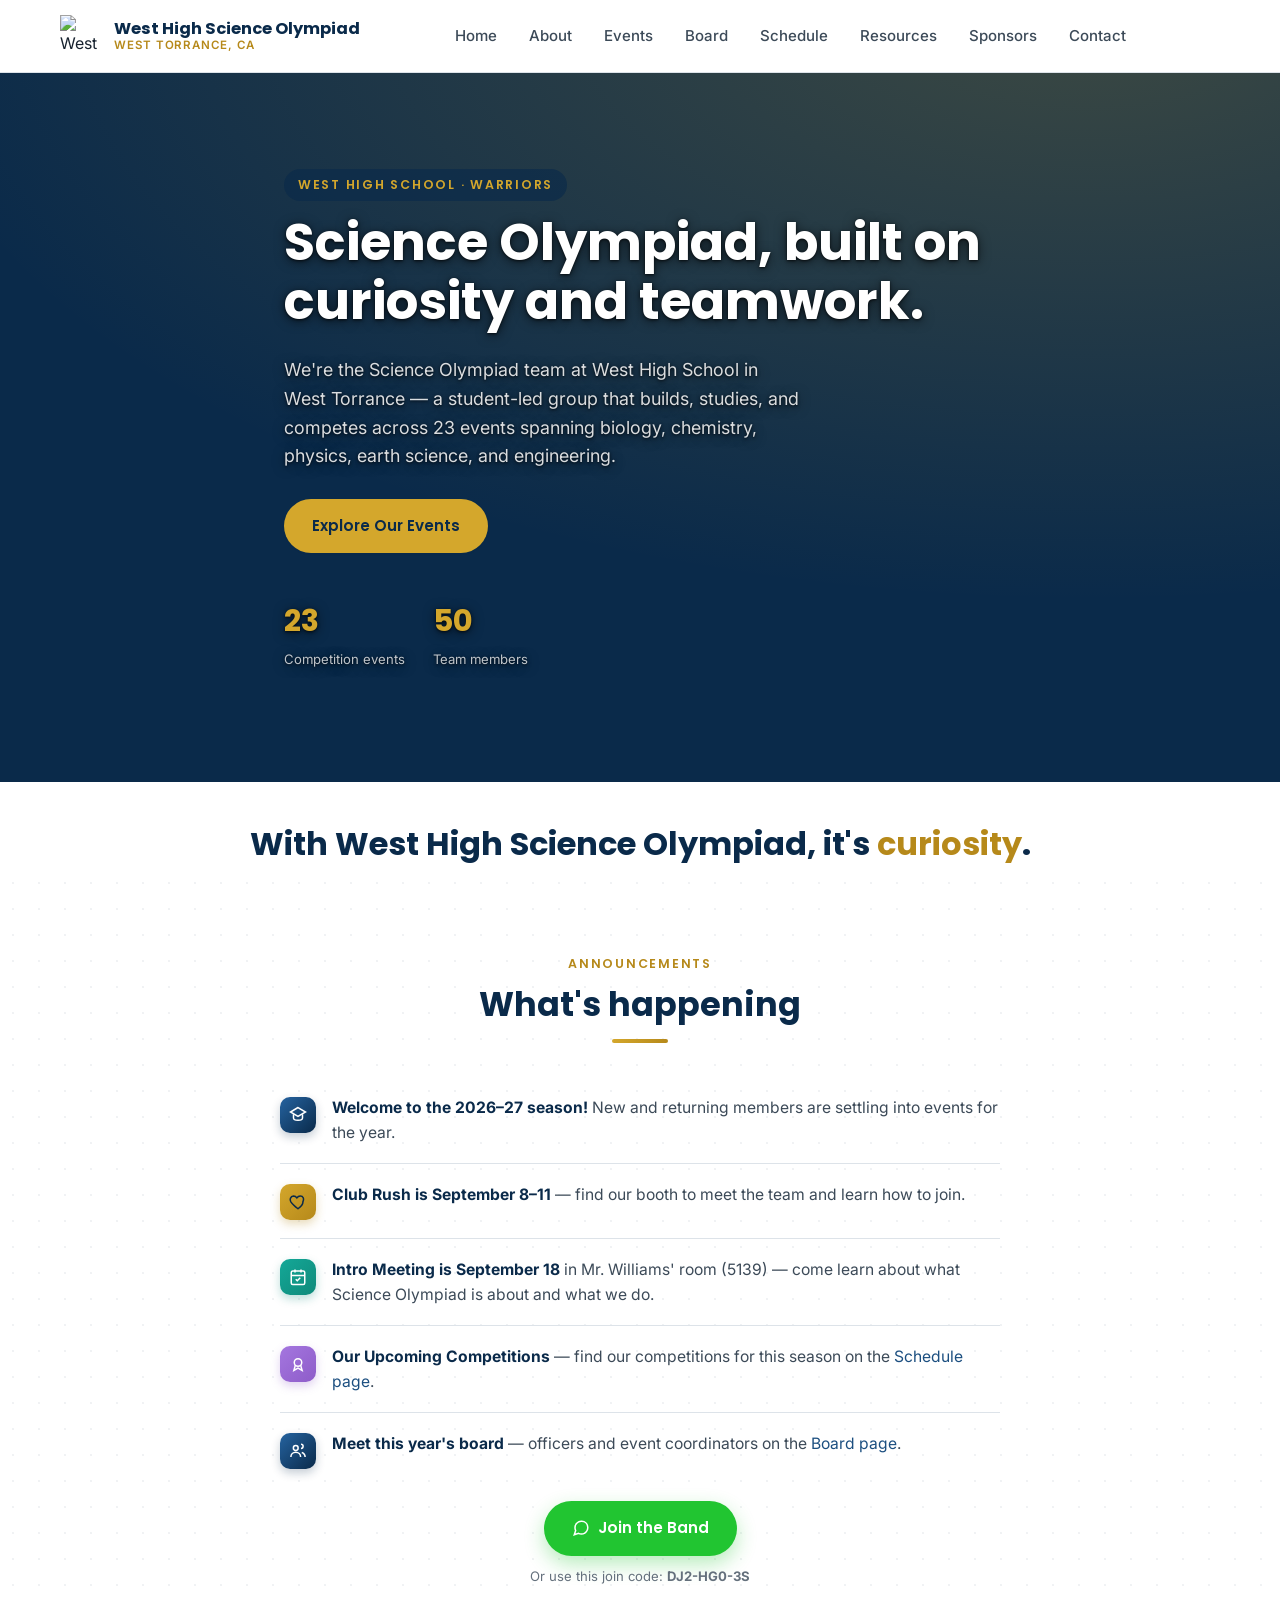
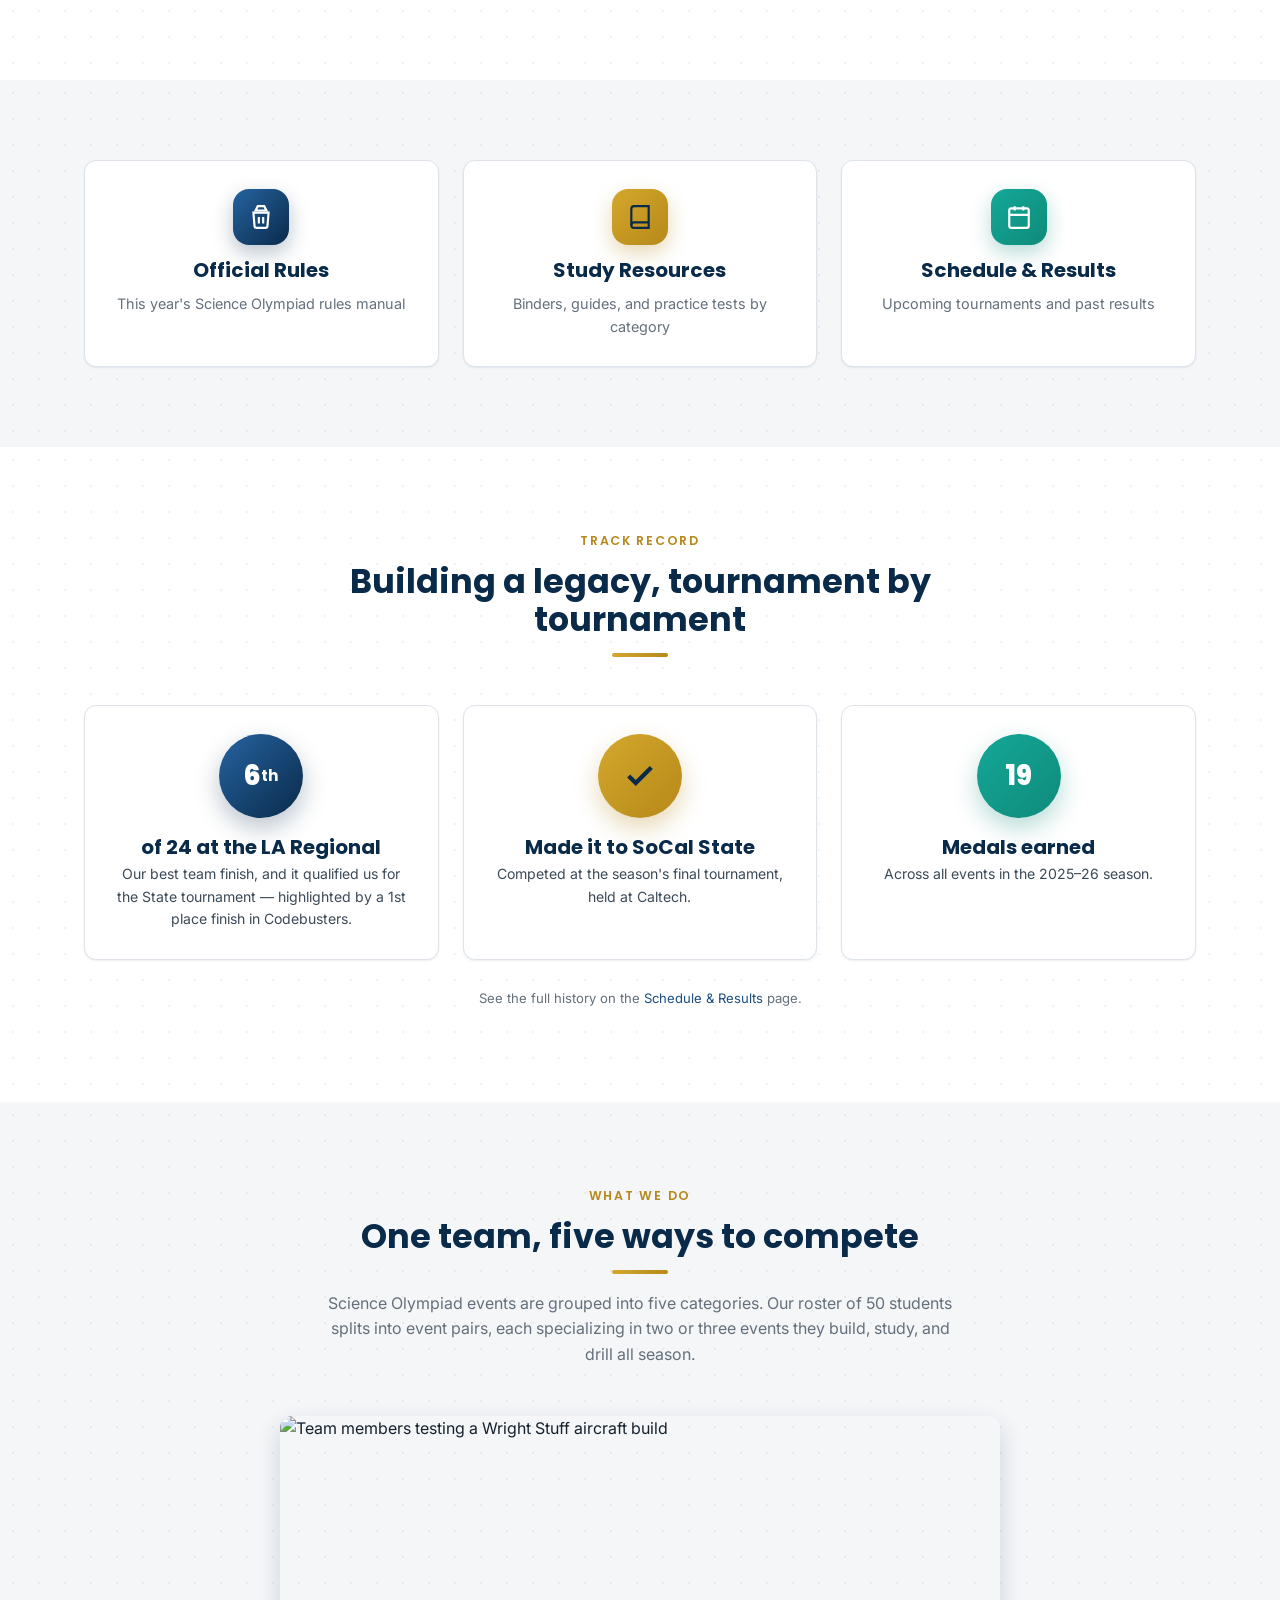
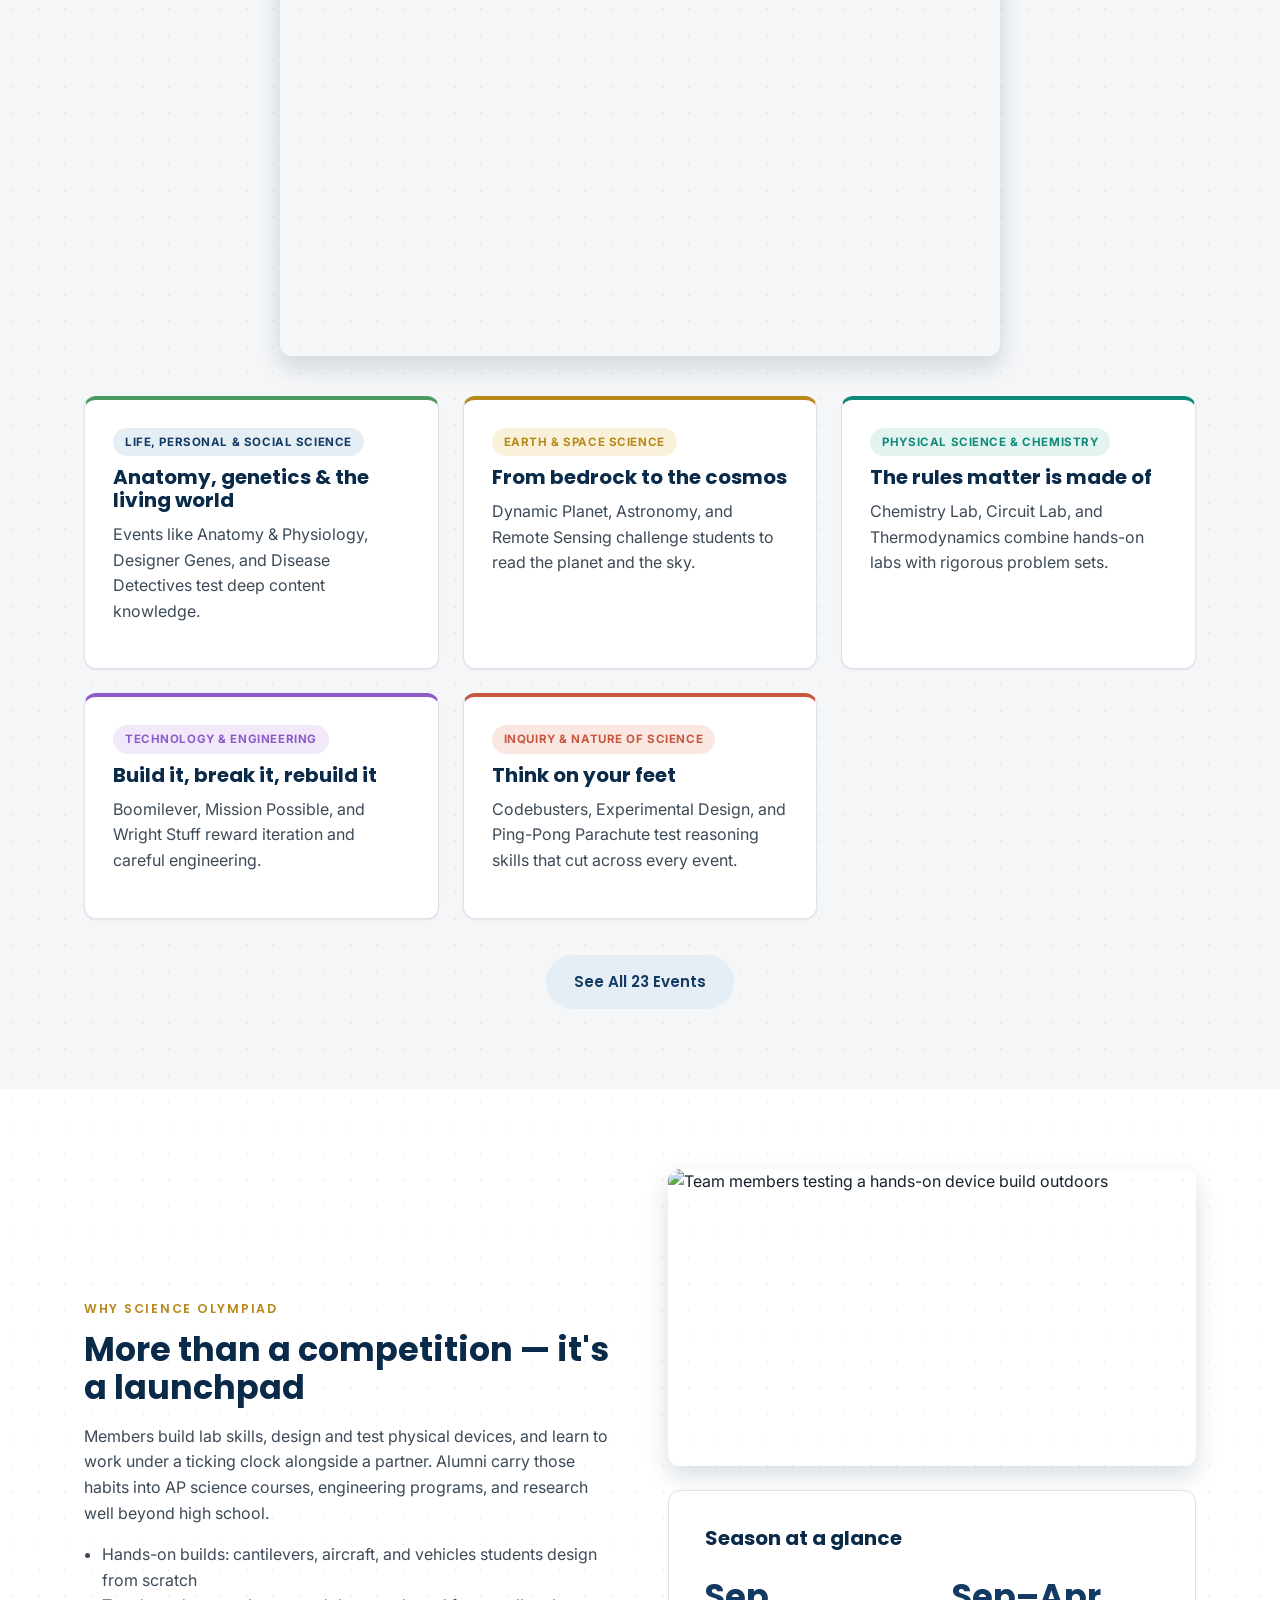
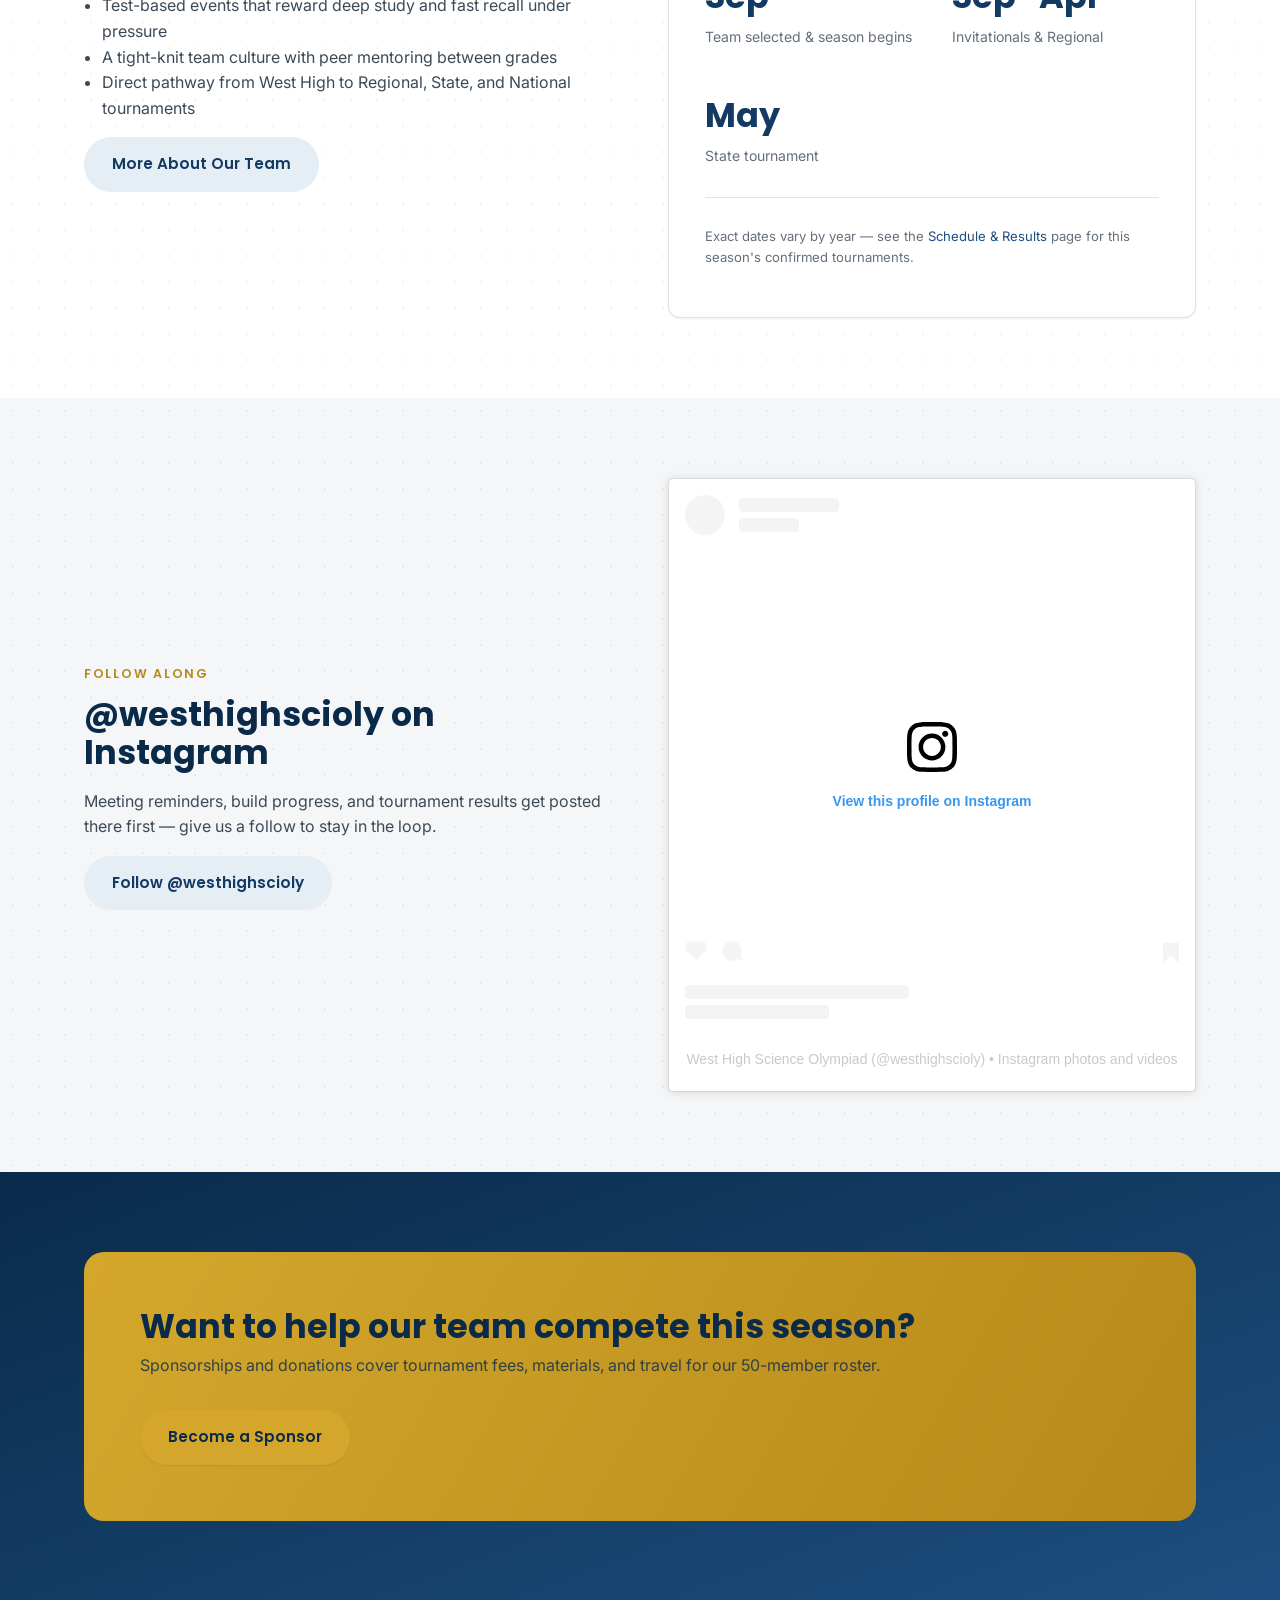
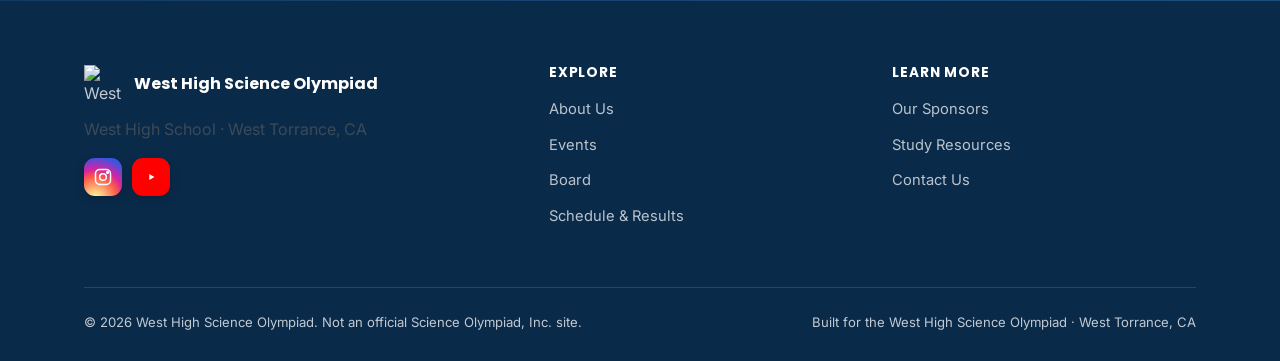
==== commit f2eb2798: "Update team size to 50 on site and sponsorship packet Co-Authored-By: Claude Sonnet 5.5 <noreply@ant" ====
--- a/index.html
+++ b/index.html
@@ -61,7 +61,7 @@
     </div>
     <div class="hero-stats">
       <div class="hero-stat"><strong>23</strong><span>Competition events</span></div>
-      <div class="hero-stat"><strong>30+</strong><span>Team members</span></div>
+      <div class="hero-stat"><strong>50</strong><span>Team members</span></div>
     </div>
   </div>
 </section>
@@ -172,7 +172,7 @@
     <div class="section-head">
       <span class="eyebrow">What We Do</span>
       <h2>One team, five ways to compete</h2>
-      <p>Science Olympiad events are grouped into five categories. Our roster of 35 students splits into event pairs, each specializing in two or three events they build, study, and drill all season.</p>
+      <p>Science Olympiad events are grouped into five categories. Our roster of 50 students splits into event pairs, each specializing in two or three events they build, study, and drill all season.</p>
     </div>
     <img src="assets/img/IMG_6153.JPG" alt="Team members testing a Wright Stuff aircraft build" class="photo-frame" style="aspect-ratio:4032/3024; max-width:720px; margin:0 auto 40px;">
     <div class="grid grid-3">
@@ -261,7 +261,7 @@
     <div class="cta-banner">
       <div>
         <h2>Want to help our team compete this season?</h2>
-        <p>Sponsorships and donations cover tournament fees, materials, and travel for our 30+ member roster.</p>
+        <p>Sponsorships and donations cover tournament fees, materials, and travel for our 50-member roster.</p>
       </div>
       <a href="sponsors.html" class="btn btn-primary">Become a Sponsor</a>
     </div>
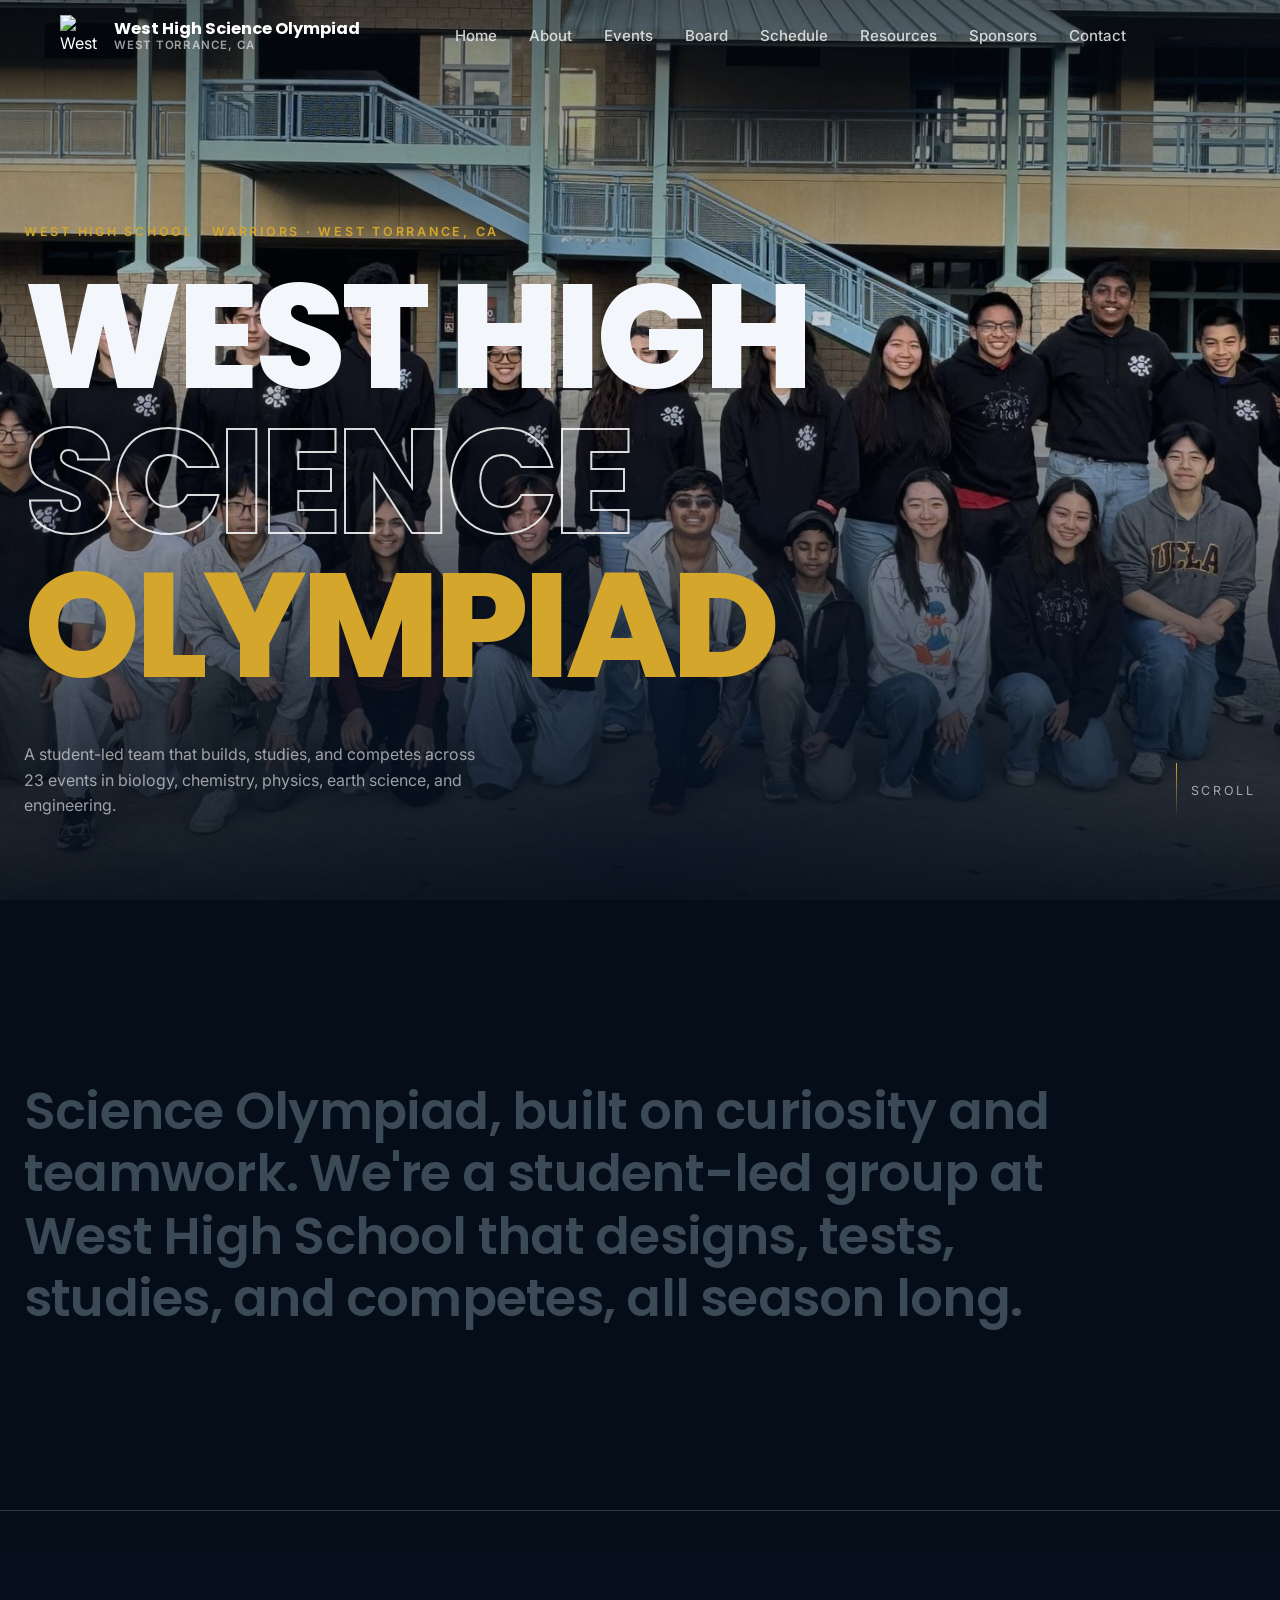
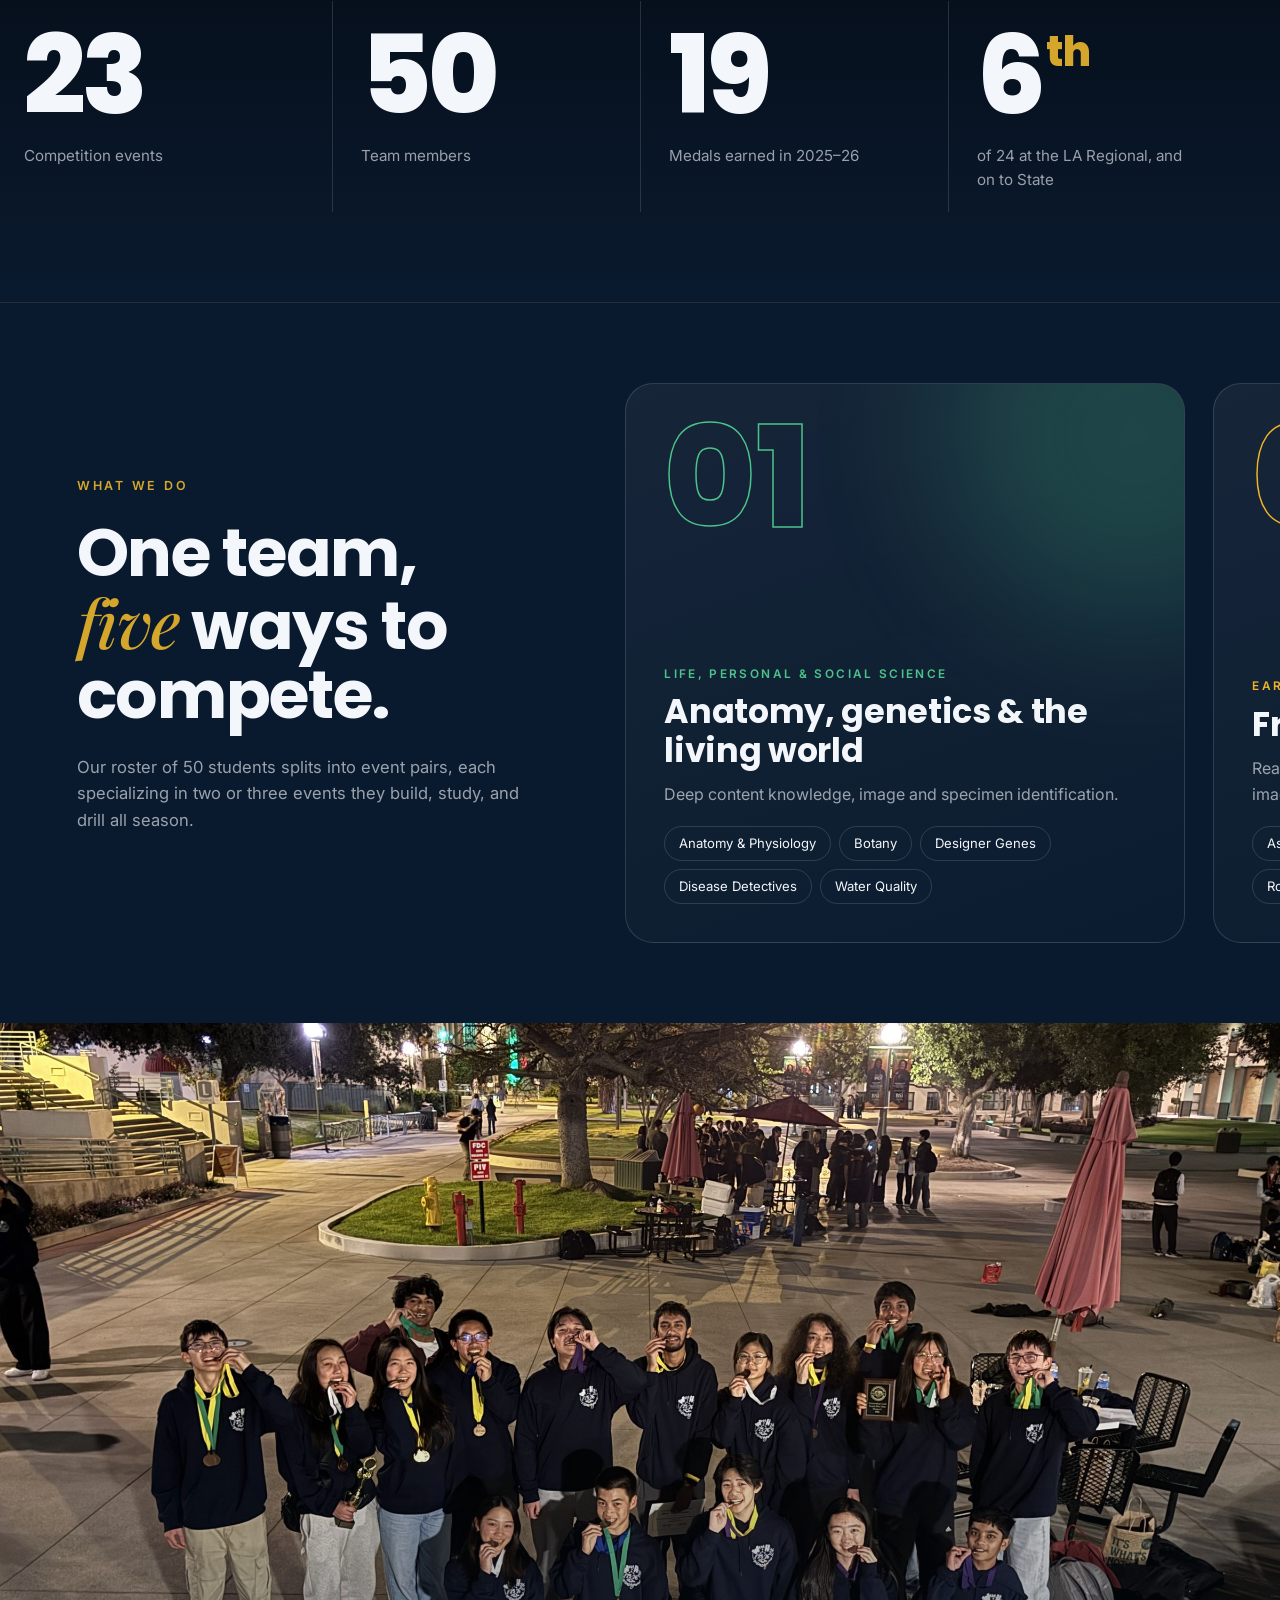
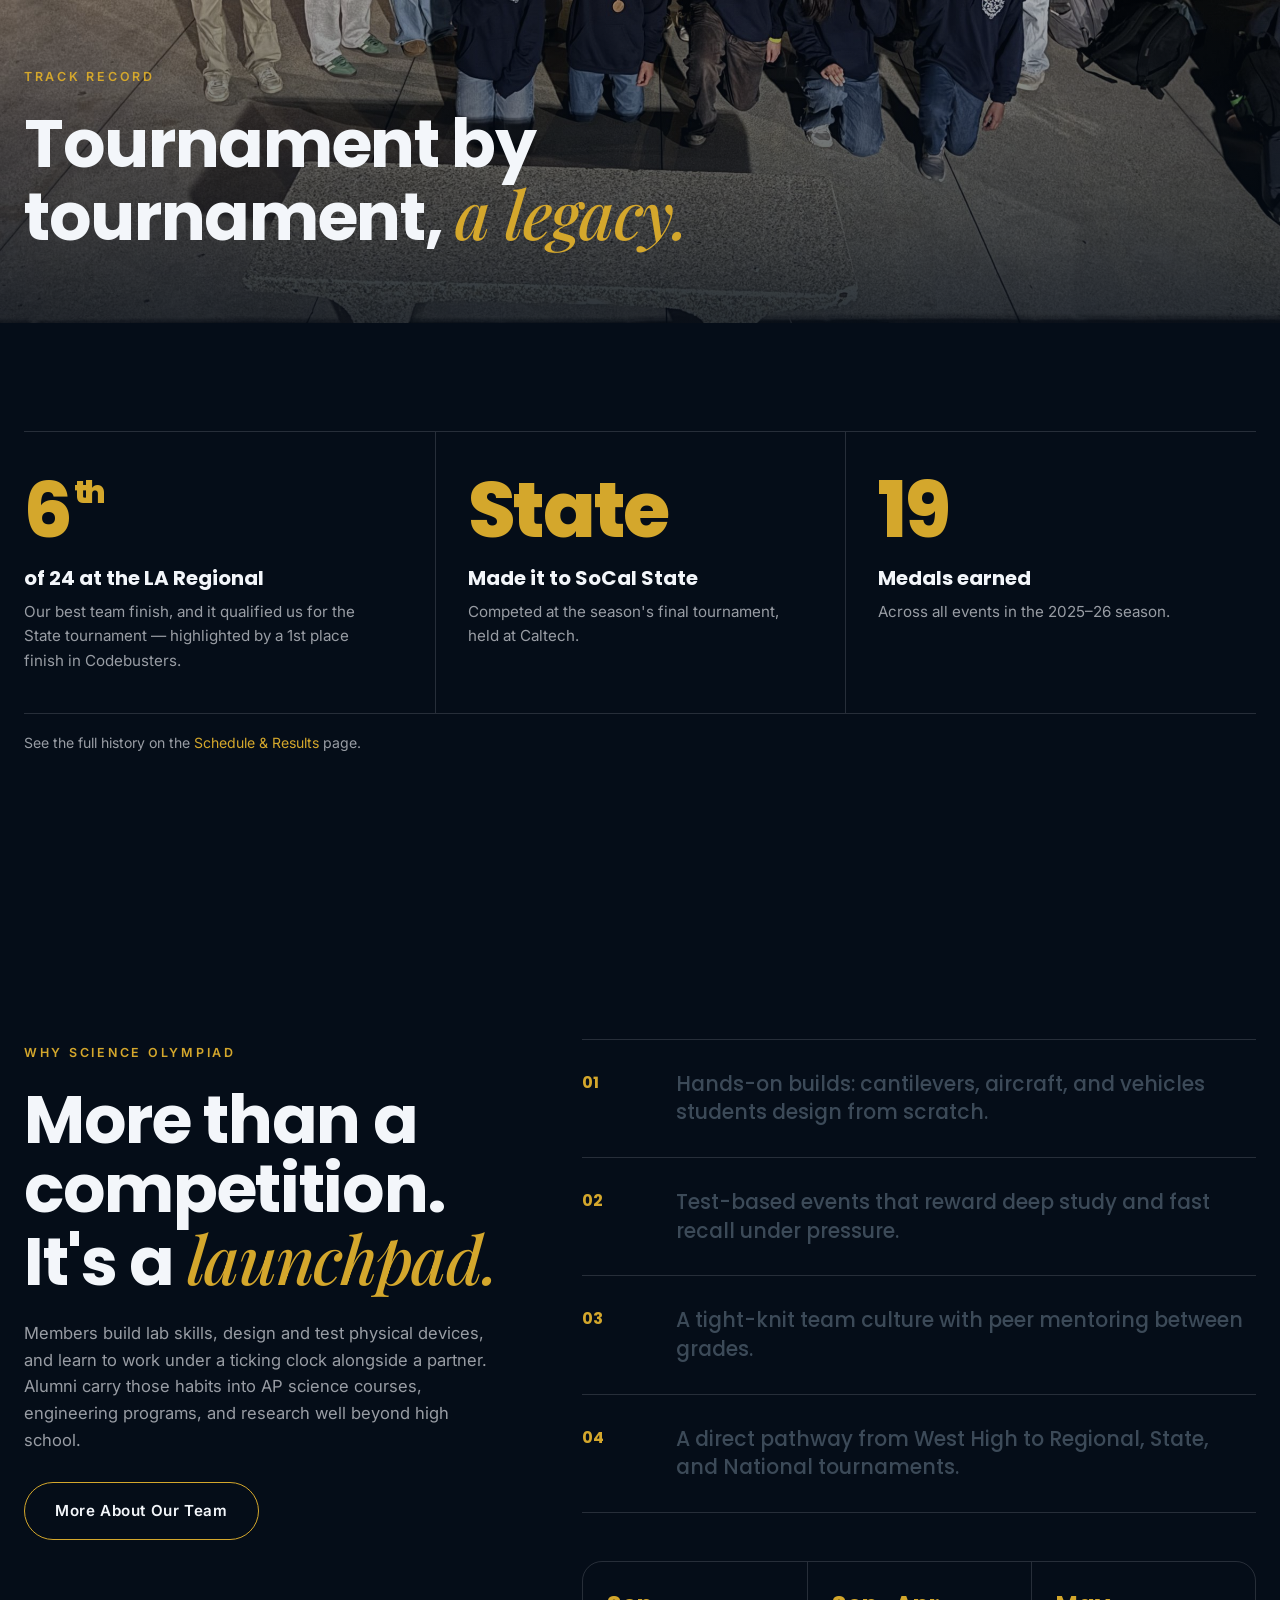
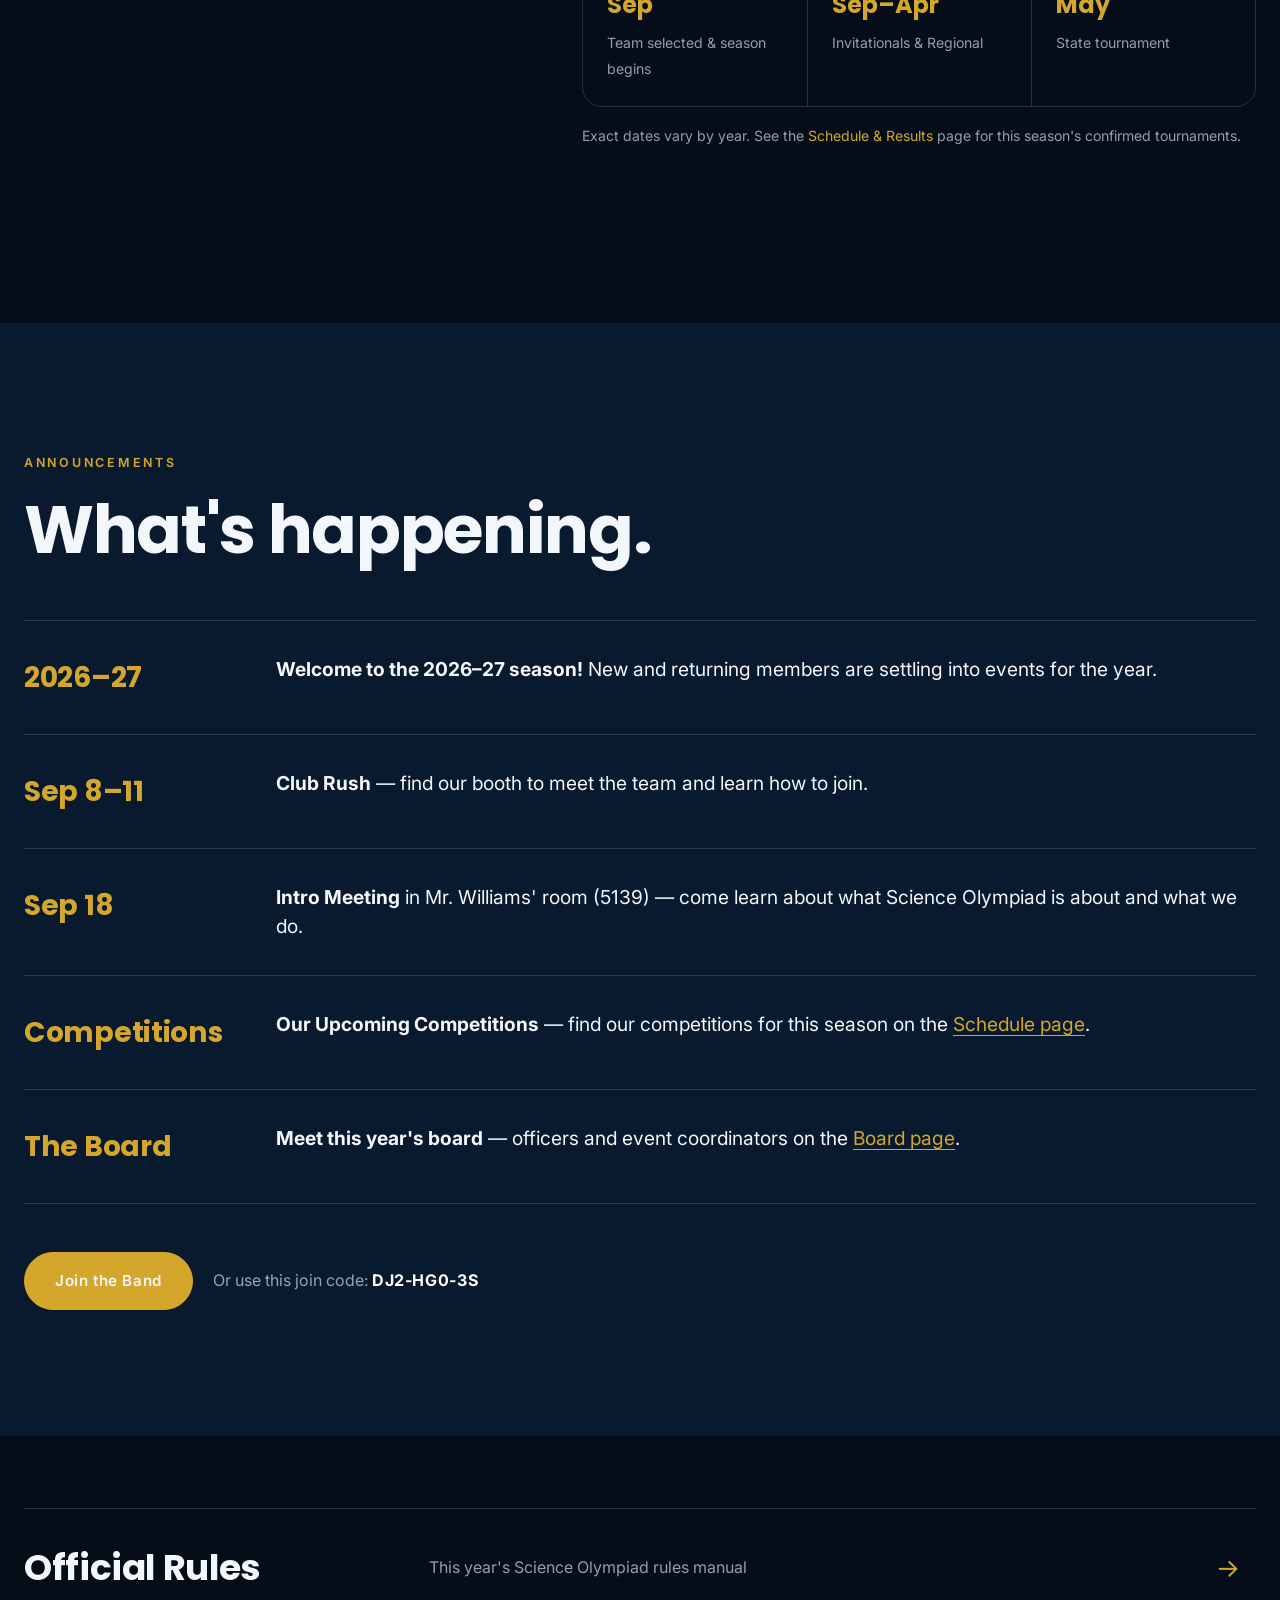
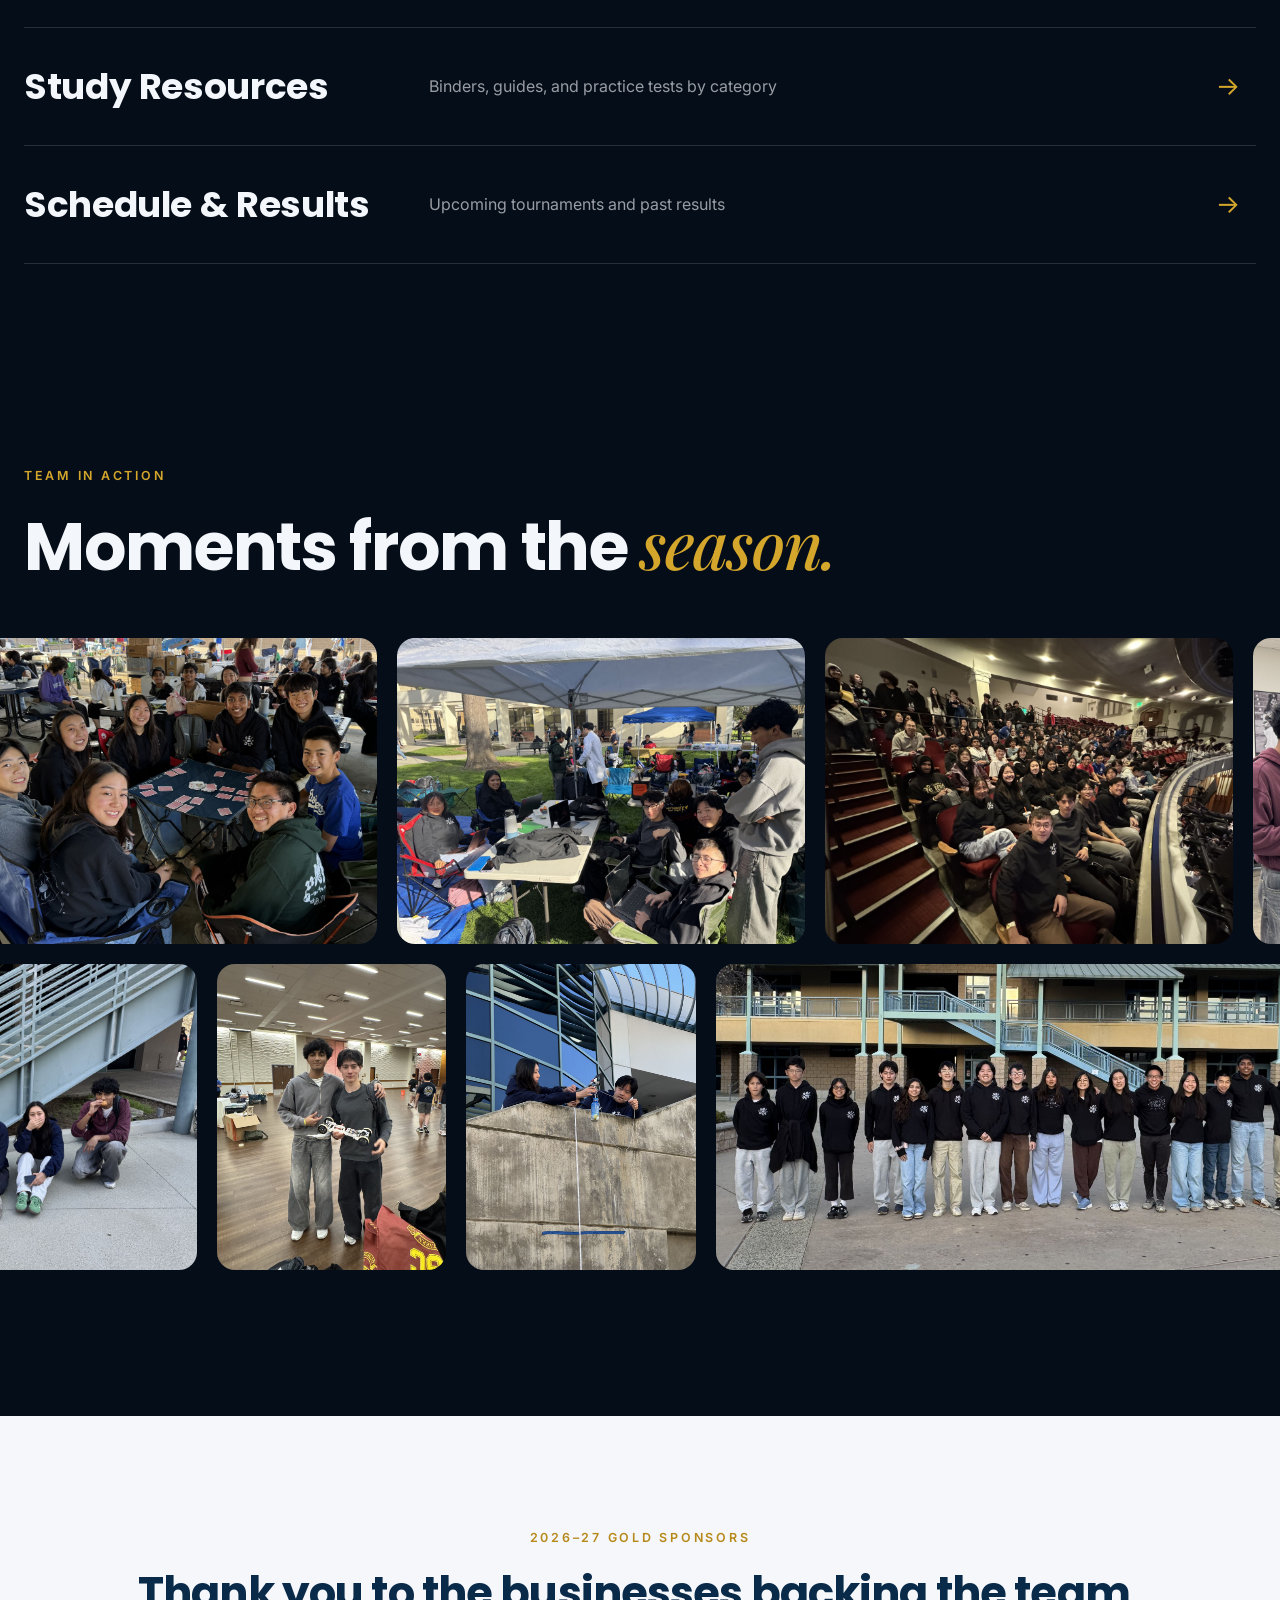
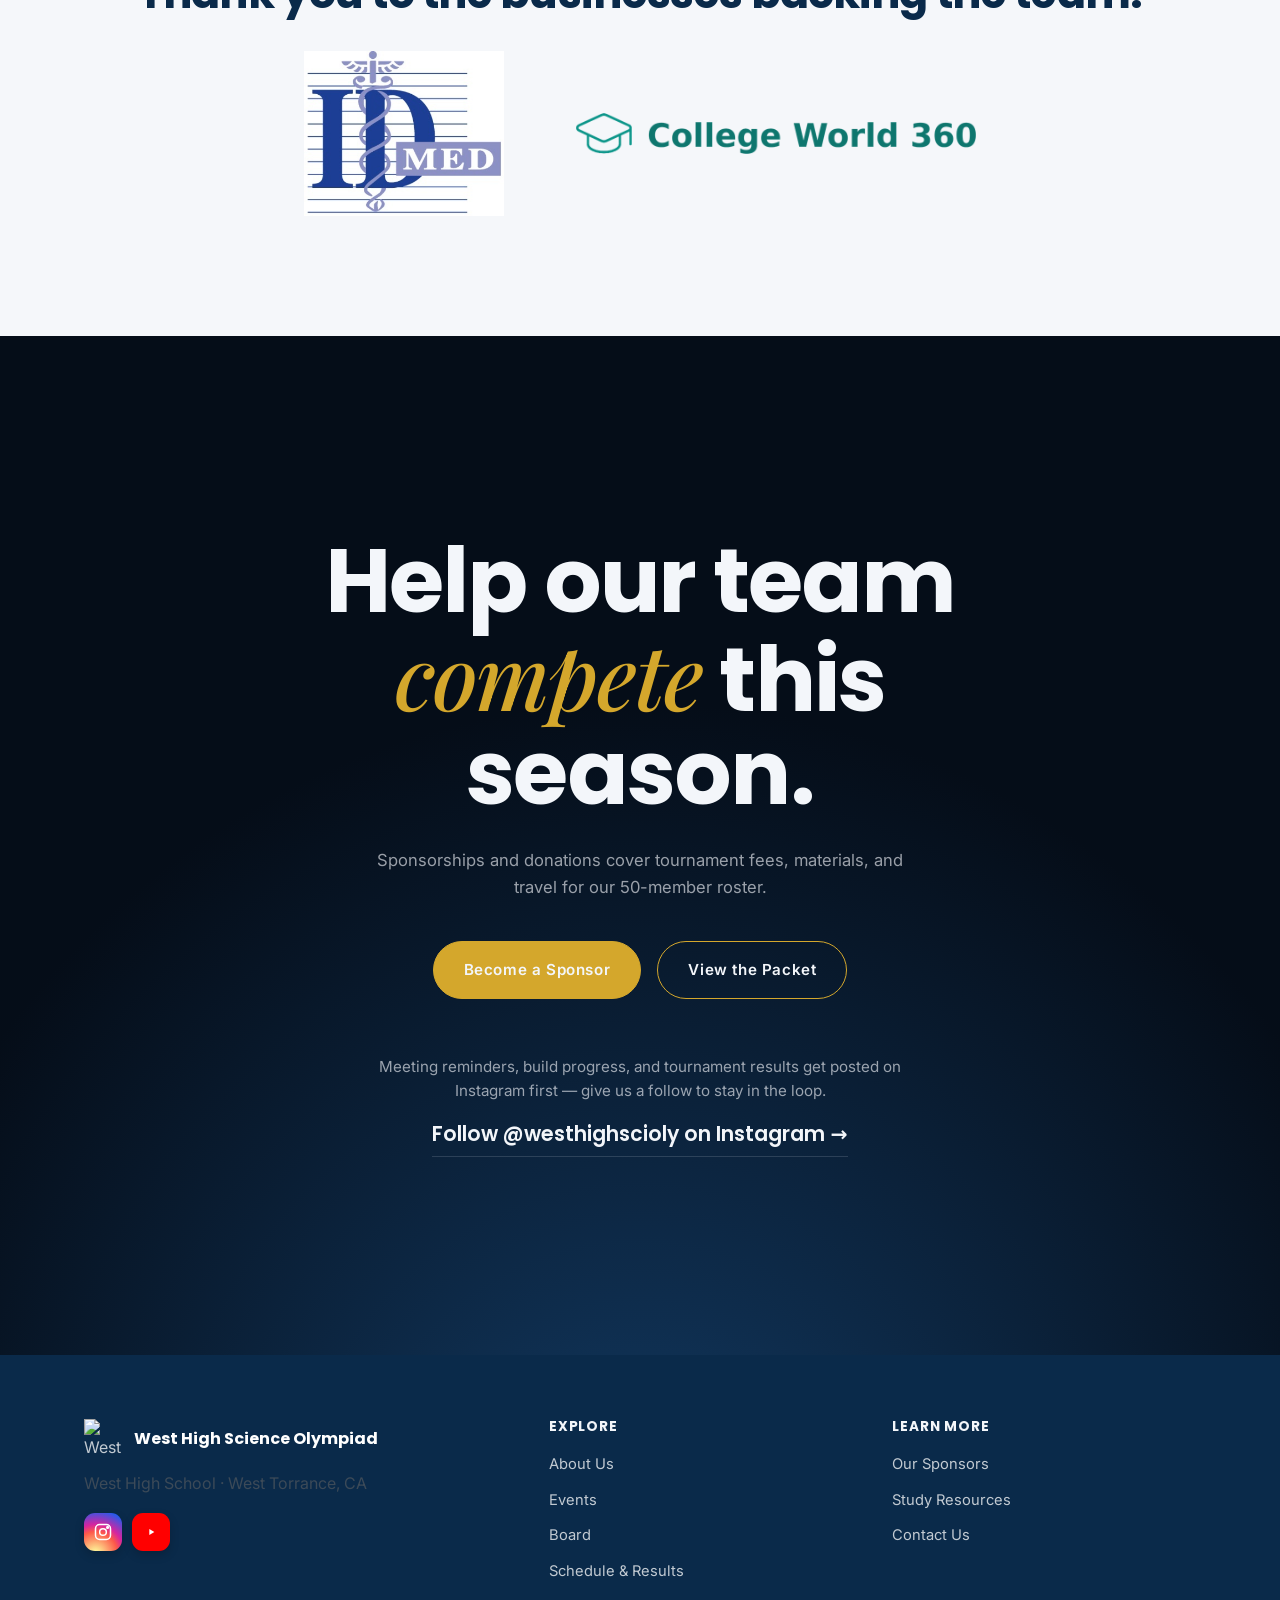
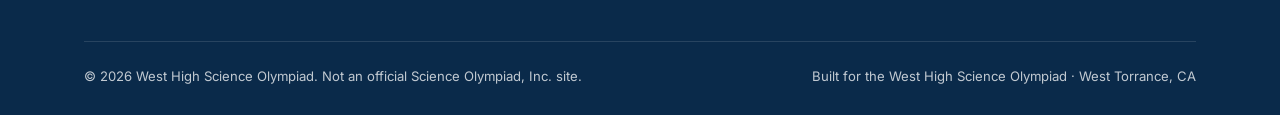
==== commit 3bbf2eb8: "Redesign site with cinematic scroll theme across all pages Co-Authored-By: Claude Sonnet 5.5 <norepl" ====
--- a/index.html
+++ b/index.html
@@ -6,13 +6,14 @@
 <meta name="google-site-verification" content="EqRepIJHosq6HDWQ6FII0wnmWnqbPCcIdnTuLgkdpIo" />
 <title>West High Science Olympiad | West Torrance, CA</title>
 <meta name="description" content="Official informational site of the West High School Science Olympiad team — West Torrance, CA. Events, schedule, results, meeting times, and resources for the Warriors.">
-<meta property="og:site_name" content="West High Science Olympiad">
 <meta property="og:title" content="West High Science Olympiad">
 <meta property="og:description" content="Official informational site of the West High School Science Olympiad team — West Torrance, CA.">
 <meta property="og:type" content="website">
 <meta property="og:url" content="https://westhighscioly.github.io/">
 <link rel="icon" href="assets/img/logo.svg" type="image/svg+xml">
 <link rel="icon" type="image/png" sizes="192x192" href="assets/img/favicon-192.png">
+<link rel="preconnect" href="https://fonts.googleapis.com">
+<link href="https://fonts.googleapis.com/css2?family=Inter:wght@400;500;600;700&family=Playfair+Display:ital,wght@1,500&family=Poppins:wght@500;600;700;800&display=swap" rel="stylesheet">
 <script type="application/ld+json">
 {
   "@context": "https://schema.org",
@@ -21,11 +22,10 @@
   "url": "https://westhighscioly.github.io/"
 }
 </script>
-<link rel="preconnect" href="https://fonts.googleapis.com">
-<link href="https://fonts.googleapis.com/css2?family=Inter:wght@400;500;600;700&family=Poppins:wght@600;700;800&display=swap" rel="stylesheet">
 <link rel="stylesheet" href="assets/css/style.css">
+<link rel="stylesheet" href="assets/css/cinematic.css">
 </head>
-<body>
+<body class="cine">
 
 <header class="site-header">
   <div class="container nav">
@@ -51,222 +51,264 @@
   </div>
 </header>
 
-<section class="hero" style="background-image:url('assets/img/hero-home.png')">
-  <div class="container" style="max-width:760px;">
-    <span class="eyebrow">West High School &middot; Warriors</span>
-    <h1>Science Olympiad, built on curiosity and teamwork.</h1>
-    <p class="lede">We're the Science Olympiad team at West High School in West Torrance — a student-led group that builds, studies, and competes across 23 events spanning biology, chemistry, physics, earth science, and engineering.</p>
-    <div class="hero-actions">
-      <a href="events.html" class="btn btn-primary">Explore Our Events</a>
-    </div>
-    <div class="hero-stats">
-      <div class="hero-stat"><strong>23</strong><span>Competition events</span></div>
-      <div class="hero-stat"><strong>50</strong><span>Team members</span></div>
-    </div>
-  </div>
-</section>
-
-<section class="rotator-line">
-  <div class="container">
-    <h2>With West High Science Olympiad, it's <span class="rotate-word" data-words="curiosity,teamwork,precision,discovery,persistence">curiosity</span>.</h2>
-  </div>
-</section>
-
-<section class="section">
-  <div class="container">
-    <div class="section-head">
-      <span class="eyebrow">Announcements</span>
-      <h2>What's happening</h2>
-    </div>
-    <ul class="announce-list" style="max-width:720px; margin:0 auto;">
-      <li>
-        <div class="announce-icon"><svg viewBox="0 0 24 24" fill="none" stroke="currentColor" stroke-width="2"><path d="M12 2 2 8l10 6 10-6-10-6Z"/><path d="M6 11v5c0 1.5 2.7 3 6 3s6-1.5 6-3v-5"/></svg></div>
-        <p style="margin:0;"><strong>Welcome to the 2026&ndash;27 season!</strong> New and returning members are settling into events for the year.</p>
-      </li>
-      <li>
-        <div class="announce-icon announce-icon--gold"><svg viewBox="0 0 24 24" fill="none" stroke="currentColor" stroke-width="2"><path d="M12 21s-7-5.2-9.5-9.2C.6 8.4 2 4.5 6 4c2 0 3.6 1.2 4.5 2.6C11.4 5.2 13 4 15 4c4 0 5.4 3.9 3.5 7.8C19 15.8 12 21 12 21Z"/></svg></div>
-        <p style="margin:0;"><strong>Club Rush is September 8&ndash;11</strong> &mdash; find our booth to meet the team and learn how to join.</p>
-      </li>
-      <li>
-        <div class="announce-icon announce-icon--teal"><svg viewBox="0 0 24 24" fill="none" stroke="currentColor" stroke-width="2"><rect x="3" y="4" width="18" height="18" rx="2"/><path d="M3 10h18M8 2v4M16 2v4"/><path d="m9 15 2 2 4-4"/></svg></div>
-        <p style="margin:0;"><strong>Intro Meeting is September 18</strong> in Mr. Williams' room (5139) &mdash; come learn about what Science Olympiad is about and what we do.</p>
-      </li>
-      <li>
-        <div class="announce-icon announce-icon--purple"><svg viewBox="0 0 24 24" fill="none" stroke="currentColor" stroke-width="2"><path d="M12 15a5 5 0 1 0 0-10 5 5 0 0 0 0 10Z"/><path d="m8.5 13.5-2 7 5.5-3 5.5 3-2-7"/></svg></div>
-        <p style="margin:0;"><strong>Our Upcoming Competitions</strong> &mdash; find our competitions for this season on the <a href="schedule.html">Schedule page</a>.</p>
-      </li>
-      <li>
-        <div class="announce-icon"><svg viewBox="0 0 24 24" fill="none" stroke="currentColor" stroke-width="2"><circle cx="9" cy="8" r="3.2"/><path d="M2.5 20c0-3.6 2.9-6.2 6.5-6.2s6.5 2.6 6.5 6.2"/><path d="M16 8.5a2.8 2.8 0 1 0 0-5.6"/><path d="M21.5 20c0-2.9-1.9-5.2-4.5-6"/></svg></div>
-        <p style="margin:0;"><strong>Meet this year's board</strong> &mdash; officers and event coordinators on the <a href="team.html">Board page</a>.</p>
-      </li>
-    </ul>
-    <div class="text-center" style="margin-top:28px;">
-      <a href="https://band.us/n/a7a8b8i8SdMcR" target="_blank" rel="noopener" class="btn btn-band">
-        <svg viewBox="0 0 24 24" fill="none" stroke="currentColor" stroke-width="2"><path d="M21 11.5a8.38 8.38 0 0 1-.9 3.8 8.5 8.5 0 0 1-7.6 4.7 8.38 8.38 0 0 1-3.8-.9L3 21l1.9-5.7a8.38 8.38 0 0 1-.9-3.8 8.5 8.5 0 0 1 4.7-7.6 8.38 8.38 0 0 1 3.8-.9h.5a8.48 8.48 0 0 1 8 8v.5z"/></svg>
-        Join the Band
-      </a>
-      <p class="form-note" style="margin-top:10px;">Or use this join code: <strong>DJ2-HG0-3S</strong></p>
-    </div>
-  </div>
-</section>
-
-<section class="section section--alt">
-  <div class="container">
-    <div class="grid grid-3">
-      <a href="https://www.soinc.org" target="_blank" rel="noopener" class="card text-center tile-link">
-        <div class="icon-tile" style="margin:0 auto 14px;">
-          <svg viewBox="0 0 24 24" fill="none" stroke="currentColor" stroke-width="2"><path d="M9 2h6l2 4H7l2-4Z"/><path d="M5 8h14l-1 12a2 2 0 0 1-2 2H8a2 2 0 0 1-2-2L5 8Z"/><path d="M10 12v6M14 12v6"/></svg>
-        </div>
-        <h3>Official Rules</h3>
-        <p style="margin:0; font-size:0.9rem;">This year's Science Olympiad rules manual</p>
-      </a>
-      <a href="resources.html" class="card text-center tile-link">
-        <div class="icon-tile icon-tile--gold" style="margin:0 auto 14px;">
-          <svg viewBox="0 0 24 24" fill="none" stroke="currentColor" stroke-width="2"><path d="M4 19.5A2.5 2.5 0 0 1 6.5 17H20"/><path d="M6.5 2H20v20H6.5A2.5 2.5 0 0 1 4 19.5v-15A2.5 2.5 0 0 1 6.5 2Z"/></svg>
-        </div>
-        <h3>Study Resources</h3>
-        <p style="margin:0; font-size:0.9rem;">Binders, guides, and practice tests by category</p>
-      </a>
-      <a href="schedule.html" class="card text-center tile-link">
-        <div class="icon-tile icon-tile--teal" style="margin:0 auto 14px;">
-          <svg viewBox="0 0 24 24" fill="none" stroke="currentColor" stroke-width="2"><rect x="3" y="4" width="18" height="18" rx="2"/><path d="M3 10h18M8 2v4M16 2v4"/></svg>
-        </div>
-        <h3>Schedule &amp; Results</h3>
-        <p style="margin:0; font-size:0.9rem;">Upcoming tournaments and past results</p>
-      </a>
-    </div>
-  </div>
-</section>
-
-<section class="section">
-  <div class="container">
-    <div class="section-head">
-      <span class="eyebrow">Track Record</span>
-      <h2>Building a legacy, tournament by tournament</h2>
-    </div>
-    <div class="grid grid-3">
-      <div class="card text-center">
-        <div class="stat-badge">6<sup>th</sup></div>
-        <h3 style="margin-bottom:4px;">of 24 at the LA Regional</h3>
-        <p style="margin:0; font-size:0.88rem;">Our best team finish, and it qualified us for the State tournament — highlighted by a 1st place finish in Codebusters.</p>
-      </div>
-      <div class="card text-center">
-        <div class="stat-badge stat-badge--gold">
-          <svg viewBox="0 0 24 24" fill="none" stroke="currentColor" stroke-width="3" style="width:34px; height:34px;"><path d="M20 6 9 17l-5-5"/></svg>
-        </div>
-        <h3 style="margin-bottom:4px;">Made it to SoCal State</h3>
-        <p style="margin:0; font-size:0.88rem;">Competed at the season's final tournament, held at Caltech.</p>
-      </div>
-      <div class="card text-center">
-        <div class="stat-badge stat-badge--teal">19</div>
-        <h3 style="margin-bottom:4px;">Medals earned</h3>
-        <p style="margin:0; font-size:0.88rem;">Across all events in the 2025&ndash;26 season.</p>
-      </div>
-    </div>
-    <p class="form-note text-center" style="margin-top:28px;">See the full history on the <a href="schedule.html">Schedule &amp; Results</a> page.</p>
-  </div>
-</section>
-
-<section class="section section--alt">
-  <div class="container">
-    <div class="section-head">
-      <span class="eyebrow">What We Do</span>
-      <h2>One team, five ways to compete</h2>
-      <p>Science Olympiad events are grouped into five categories. Our roster of 50 students splits into event pairs, each specializing in two or three events they build, study, and drill all season.</p>
-    </div>
-    <img src="assets/img/IMG_6153.JPG" alt="Team members testing a Wright Stuff aircraft build" class="photo-frame" style="aspect-ratio:4032/3024; max-width:720px; margin:0 auto 40px;">
-    <div class="grid grid-3">
-      <div class="card card--life">
-        <span class="tag tag--green">Life, Personal &amp; Social Science</span>
-        <h3>Anatomy, genetics &amp; the living world</h3>
-        <p>Events like Anatomy &amp; Physiology, Designer Genes, and Disease Detectives test deep content knowledge.</p>
-      </div>
-      <div class="card card--earth">
-        <span class="tag">Earth &amp; Space Science</span>
-        <h3>From bedrock to the cosmos</h3>
-        <p>Dynamic Planet, Astronomy, and Remote Sensing challenge students to read the planet and the sky.</p>
-      </div>
-      <div class="card card--physical">
-        <span class="tag tag--blue">Physical Science &amp; Chemistry</span>
-        <h3>The rules matter is made of</h3>
-        <p>Chemistry Lab, Circuit Lab, and Thermodynamics combine hands-on labs with rigorous problem sets.</p>
-      </div>
-      <div class="card card--tech">
-        <span class="tag" style="background:#f1e9fa; color:#8e5cc9;">Technology &amp; Engineering</span>
-        <h3>Build it, break it, rebuild it</h3>
-        <p>Boomilever, Mission Possible, and Wright Stuff reward iteration and careful engineering.</p>
-      </div>
-      <div class="card card--inquiry">
-        <span class="tag" style="background:#fbe7e2; color:#c9573f;">Inquiry &amp; Nature of Science</span>
-        <h3>Think on your feet</h3>
-        <p>Codebusters, Experimental Design, and Ping-Pong Parachute test reasoning skills that cut across every event.</p>
-      </div>
-    </div>
-    <div class="text-center" style="margin-top: 36px;">
-      <a href="events.html" class="btn btn-ghost">See All 23 Events</a>
-    </div>
-  </div>
-</section>
-
-<section class="section">
-  <div class="container">
-    <div class="grid grid-2" style="align-items:center; gap:56px;">
-      <div>
-        <span class="eyebrow">Why Science Olympiad</span>
-        <h2>More than a competition — it's a launchpad</h2>
-        <p>Members build lab skills, design and test physical devices, and learn to work under a ticking clock alongside a partner. Alumni carry those habits into AP science courses, engineering programs, and research well beyond high school.</p>
-        <ul style="padding-left: 18px; color: var(--color-ink-700);">
-          <li>Hands-on builds: cantilevers, aircraft, and vehicles students design from scratch</li>
-          <li>Test-based events that reward deep study and fast recall under pressure</li>
-          <li>A tight-knit team culture with peer mentoring between grades</li>
-          <li>Direct pathway from West High to Regional, State, and National tournaments</li>
-        </ul>
-        <a href="about.html" class="btn btn-ghost">More About Our Team</a>
-      </div>
-      <div>
-        <img src="assets/img/IMG_6108.JPG" alt="Team members testing a hands-on device build outdoors" class="photo-frame" style="aspect-ratio:16/9; margin-bottom:24px; object-position:50% 38%;">
-        <div class="card" style="padding: 36px;">
-        <h3>Season at a glance</h3>
-        <div class="stat-row" style="margin-top: 20px;">
-          <div class="stat"><strong>Sep</strong><span>Team selected &amp; season begins</span></div>
-          <div class="stat"><strong>Sep&ndash;Apr</strong><span>Invitationals &amp; Regional</span></div>
-          <div class="stat"><strong>May</strong><span>State tournament</span></div>
-        </div>
-        <div class="divider" style="margin: 28px 0;"></div>
-        <p class="form-note">Exact dates vary by year — see the <a href="schedule.html">Schedule &amp; Results</a> page for this season's confirmed tournaments.</p>
-        </div>
-      </div>
-    </div>
-  </div>
-</section>
-
-<section class="section section--alt">
-  <div class="container">
-    <div class="grid grid-2" style="align-items:center; gap:56px;">
-      <div>
-        <span class="eyebrow">Follow Along</span>
-        <h2>@westhighscioly on Instagram</h2>
-        <p>Meeting reminders, build progress, and tournament results get posted there first &mdash; give us a follow to stay in the loop.</p>
-        <a href="https://www.instagram.com/westhighscioly/" target="_blank" rel="noopener" class="btn btn-ghost">Follow @westhighscioly</a>
-      </div>
-      <div class="text-center">
-        <blockquote class="instagram-media" data-instgrm-permalink="https://www.instagram.com/westhighscioly/?utm_source=ig_embed&amp;utm_campaign=loading" data-instgrm-version="14" style=" background:#FFF; border:0; border-radius:3px; box-shadow:0 0 1px 0 rgba(0,0,0,0.5),0 1px 10px 0 rgba(0,0,0,0.15); margin: 1px auto; max-width:540px; min-width:326px; padding:0; width:99.375%; width:-webkit-calc(100% - 2px); width:calc(100% - 2px);"><div style="padding:16px;"> <a href="https://www.instagram.com/westhighscioly/?utm_source=ig_embed&amp;utm_campaign=loading" style=" background:#FFFFFF; line-height:0; padding:0 0; text-align:center; text-decoration:none; width:100%;" target="_blank"> <div style=" display: flex; flex-direction: row; align-items: center;"> <div style="background-color: #F4F4F4; border-radius: 50%; flex-grow: 0; height: 40px; margin-right: 14px; width: 40px;"></div> <div style="display: flex; flex-direction: column; flex-grow: 1; justify-content: center;"> <div style=" background-color: #F4F4F4; border-radius: 4px; flex-grow: 0; height: 14px; margin-bottom: 6px; width: 100px;"></div> <div style=" background-color: #F4F4F4; border-radius: 4px; flex-grow: 0; height: 14px; width: 60px;"></div></div></div><div style="padding: 19% 0;"></div> <div style="display:block; height:50px; margin:0 auto 12px; width:50px;"><svg width="50px" height="50px" viewBox="0 0 60 60" version="1.1" xmlns="https://www.w3.org/2000/svg" xmlns:xlink="https://www.w3.org/1999/xlink"><g stroke="none" stroke-width="1" fill="none" fill-rule="evenodd"><g transform="translate(-511.000000, -20.000000)" fill="#000000"><g><path d="M556.869,30.41 C554.814,30.41 553.148,32.076 553.148,34.131 C553.148,36.186 554.814,37.852 556.869,37.852 C558.924,37.852 560.59,36.186 560.59,34.131 C560.59,32.076 558.924,30.41 556.869,30.41 M541,60.657 C535.114,60.657 530.342,55.887 530.342,50 C530.342,44.114 535.114,39.342 541,39.342 C546.887,39.342 551.658,44.114 551.658,50 C551.658,55.887 546.887,60.657 541,60.657 M541,33.886 C532.1,33.886 524.886,41.1 524.886,50 C524.886,58.899 532.1,66.113 541,66.113 C549.9,66.113 557.115,58.899 557.115,50 C557.115,41.1 549.9,33.886 541,33.886 M565.378,62.101 C565.244,65.022 564.756,66.606 564.346,67.663 C563.803,69.06 563.154,70.057 562.106,71.106 C561.058,72.155 560.06,72.803 558.662,73.347 C557.607,73.757 556.021,74.244 553.102,74.378 C549.944,74.521 548.997,74.552 541,74.552 C533.003,74.552 532.056,74.521 528.898,74.378 C525.979,74.244 524.393,73.757 523.338,73.347 C521.94,72.803 520.942,72.155 519.894,71.106 C518.846,70.057 518.197,69.06 517.654,67.663 C517.244,66.606 516.755,65.022 516.623,62.101 C516.479,58.943 516.448,57.996 516.448,50 C516.448,42.003 516.479,41.056 516.623,37.899 C516.755,34.978 517.244,33.391 517.654,32.338 C518.197,30.938 518.846,29.942 519.894,28.894 C520.942,27.846 521.94,27.196 523.338,26.654 C524.393,26.244 525.979,25.756 528.898,25.623 C532.057,25.479 533.004,25.448 541,25.448 C548.997,25.448 549.943,25.479 553.102,25.623 C556.021,25.756 557.607,26.244 558.662,26.654 C560.06,27.196 561.058,27.846 562.106,28.894 C563.154,29.942 563.803,30.938 564.346,32.338 C564.756,33.391 565.244,34.978 565.378,37.899 C565.522,41.056 565.552,42.003 565.552,50 C565.552,57.996 565.522,58.943 565.378,62.101 M570.82,37.631 C570.674,34.438 570.167,32.258 569.425,30.349 C568.659,28.377 567.633,26.702 565.965,25.035 C564.297,23.368 562.623,22.342 560.652,21.575 C558.743,20.834 556.562,20.326 553.369,20.18 C550.169,20.033 549.148,20 541,20 C532.853,20 531.831,20.033 528.631,20.18 C525.438,20.326 523.257,20.834 521.349,21.575 C519.376,22.342 517.703,23.368 516.035,25.035 C514.368,26.702 513.342,28.377 512.574,30.349 C511.834,32.258 511.326,34.438 511.181,37.631 C511.035,40.831 511,41.851 511,50 C511,58.147 511.035,59.17 511.181,62.369 C511.326,65.562 511.834,67.743 512.574,69.651 C513.342,71.625 514.368,73.296 516.035,74.965 C517.703,76.634 519.376,77.658 521.349,78.425 C523.257,79.167 525.438,79.673 528.631,79.82 C531.831,79.965 532.853,80.001 541,80.001 C549.148,80.001 550.169,79.965 553.369,79.82 C556.562,79.673 558.743,79.167 560.652,78.425 C562.623,77.658 564.297,76.634 565.965,74.965 C567.633,73.296 568.659,71.625 569.425,69.651 C570.167,67.743 570.674,65.562 570.82,62.369 C570.966,59.17 571,58.147 571,50 C571,41.851 570.966,40.831 570.82,37.631"></path></g></g></g></svg></div><div style="padding-top: 8px;"> <div style=" color:#3897f0; font-family:Arial,sans-serif; font-size:14px; font-style:normal; font-weight:550; line-height:18px;">View this profile on Instagram</div></div><div style="padding: 12.5% 0;"></div> <div style="display: flex; flex-direction: row; margin-bottom: 14px; align-items: center;"><div> <div style="background-color: #F4F4F4; border-radius: 50%; height: 12.5px; width: 12.5px; transform: translateX(0px) translateY(7px);"></div> <div style="background-color: #F4F4F4; height: 12.5px; transform: rotate(-45deg) translateX(3px) translateY(1px); width: 12.5px; flex-grow: 0; margin-right: 14px; margin-left: 2px;"></div> <div style="background-color: #F4F4F4; border-radius: 50%; height: 12.5px; width: 12.5px; transform: translateX(9px) translateY(-18px);"></div></div><div style="margin-left: 8px;"> <div style=" background-color: #F4F4F4; border-radius: 50%; flex-grow: 0; height: 20px; width: 20px;"></div> <div style=" width: 0; height: 0; border-top: 2px solid transparent; border-left: 6px solid #f4f4f4; border-bottom: 2px solid transparent; transform: translateX(16px) translateY(-4px) rotate(30deg)"></div></div><div style="margin-left: auto;"> <div style=" width: 0px; border-top: 8px solid #F4F4F4; border-right: 8px solid transparent; transform: translateY(16px);"></div> <div style=" background-color: #F4F4F4; flex-grow: 0; height: 12px; width: 16px; transform: translateY(-4px);"></div> <div style=" width: 0; height: 0; border-top: 8px solid #F4F4F4; border-left: 8px solid transparent; transform: translateY(-4px) translateX(8px);"></div></div></div> <div style="display: flex; flex-direction: column; flex-grow: 1; justify-content: center; margin-bottom: 24px;"> <div style=" background-color: #F4F4F4; border-radius: 4px; flex-grow: 0; height: 14px; margin-bottom: 6px; width: 224px;"></div> <div style=" background-color: #F4F4F4; border-radius: 4px; flex-grow: 0; height: 14px; width: 144px;"></div></div></a><p style=" color:#c9c8cd; font-family:Arial,sans-serif; font-size:14px; line-height:17px; margin-bottom:0; margin-top:8px; overflow:hidden; padding:8px 0 7px; text-align:center; text-overflow:ellipsis; white-space:nowrap;"><a href="https://www.instagram.com/westhighscioly/?utm_source=ig_embed&amp;utm_campaign=loading" style=" color:#c9c8cd; font-family:Arial,sans-serif; font-size:14px; font-style:normal; font-weight:normal; line-height:17px;" target="_blank">West High Science Olympiad</a> (@<a href="https://www.instagram.com/westhighscioly/?utm_source=ig_embed&amp;utm_campaign=loading" style=" color:#c9c8cd; font-family:Arial,sans-serif; font-size:14px; font-style:normal; font-weight:normal; line-height:17px;" target="_blank">westhighscioly</a>) &bull; Instagram photos and videos</p></div></blockquote>
-      </div>
-    </div>
-  </div>
-</section>
-
-<section class="section section--dark">
-  <div class="container">
-    <div class="cta-banner">
-      <div>
-        <h2>Want to help our team compete this season?</h2>
-        <p>Sponsorships and donations cover tournament fees, materials, and travel for our 50-member roster.</p>
-      </div>
-      <a href="sponsors.html" class="btn btn-primary">Become a Sponsor</a>
-    </div>
-  </div>
-</section>
+<main>
+
+<!-- 1. HERO -->
+<section class="c-hero" id="top">
+  <div class="c-hero-bg"><img src="assets/img/web/team-wide.jpg" alt="The West High Science Olympiad team posing together outside the school"></div>
+  <div class="c-hero-inner">
+    <span class="c-eyebrow">West High School &middot; Warriors &middot; West Torrance, CA</span>
+    <h1 class="c-title" aria-label="West High Science Olympiad">
+      <span class="line"><span>West High</span></span>
+      <span class="line line--outline"><span>Science</span></span>
+      <span class="line line--gold"><span>Olympiad</span></span>
+    </h1>
+    <div class="c-hero-foot">
+      <p>A student-led team that builds, studies, and competes across 23 events in biology, chemistry, physics, earth science, and engineering.</p>
+      <div class="c-scroll"><i></i>Scroll</div>
+    </div>
+  </div>
+</section>
+
+<!-- 2. STATEMENT -->
+<section class="c-statement">
+  <div class="c-wrap">
+    <p class="c-reveal-words">Science Olympiad, built on curiosity and teamwork. We're a student-led group at West High School that designs, tests, studies, and competes, all season long.</p>
+  </div>
+</section>
+
+<!-- 3. NUMBERS -->
+<section class="c-stats">
+  <div class="c-wrap c-stat-grid">
+    <div class="c-stat" data-rise><b data-count="23">23</b><span>Competition events</span></div>
+    <div class="c-stat" data-rise><b data-count="50">50</b><span>Team members</span></div>
+    <div class="c-stat" data-rise><b data-count="19">19</b><span>Medals earned in 2025&ndash;26</span></div>
+    <div class="c-stat" data-rise><b><span data-count="6" style="display:inline;margin:0;color:inherit;font-size:inherit;max-width:none;">6</span><sup>th</sup></b><span>of 24 at the LA Regional, and on to State</span></div>
+  </div>
+</section>
+
+<!-- 4. EVENTS (pinned horizontal scroll) -->
+<section class="c-events" id="events">
+  <div class="c-pin">
+    <div class="c-track">
+      <div class="c-intro-panel">
+        <span class="c-eyebrow">What We Do</span>
+        <h2 class="c-h2">One team,<br><span class="serif gold">five</span> ways to compete.</h2>
+        <p class="c-lede">Our roster of 50 students splits into event pairs, each specializing in two or three events they build, study, and drill all season.</p>
+      </div>
+
+      <article class="c-panel" style="--accent:#4cc38a;">
+        <div class="num">01</div>
+        <div>
+          <span class="cat">Life, Personal &amp; Social Science</span>
+          <h3>Anatomy, genetics &amp; the living world</h3>
+          <p>Deep content knowledge, image and specimen identification.</p>
+          <ul><li>Anatomy &amp; Physiology</li><li>Botany</li><li>Designer Genes</li><li>Disease Detectives</li><li>Water Quality</li></ul>
+        </div>
+      </article>
+
+      <article class="c-panel" style="--accent:#f0b429;">
+        <div class="num">02</div>
+        <div>
+          <span class="cat">Earth &amp; Space Science</span>
+          <h3>From bedrock to the cosmos</h3>
+          <p>Read the planet and the sky, from rock samples to satellite imagery.</p>
+          <ul><li>Astronomy</li><li>Dynamic Planet</li><li>Remote Sensing</li><li>Rocks &amp; Minerals</li></ul>
+        </div>
+      </article>
+
+      <article class="c-panel" style="--accent:#4f9dff;">
+        <div class="num">03</div>
+        <div>
+          <span class="cat">Physical Science &amp; Chemistry</span>
+          <h3>The rules matter is made of</h3>
+          <p>Hands-on labs and rigorous problem sets at the bench.</p>
+          <ul><li>Chemistry Lab</li><li>Circuit Lab</li><li>Forensics</li><li>Hovercraft</li><li>Protein Modeling</li><li>Thermodynamics</li></ul>
+        </div>
+      </article>
+
+      <article class="c-panel" style="--accent:#b57bff;">
+        <div class="num">04</div>
+        <div>
+          <span class="cat">Technology &amp; Engineering</span>
+          <h3>Build it, break it, rebuild it</h3>
+          <p>Months of design, testing, and iteration before competition day.</p>
+          <ul><li>Boomilever</li><li>Electric Vehicle</li><li>Mission Possible</li><li>Wright Stuff</li></ul>
+        </div>
+      </article>
+
+      <article class="c-panel" style="--accent:#ff7a5c;">
+        <div class="num">05</div>
+        <div>
+          <span class="cat">Inquiry &amp; Nature of Science</span>
+          <h3>Think on your feet</h3>
+          <p>Reasoning skills that cut across every other event.</p>
+          <ul><li>Codebusters</li><li>Engineering CAD</li><li>Experimental Design</li><li>Ping-Pong Parachute</li></ul>
+        </div>
+      </article>
+
+      <div class="c-end-panel">
+        <h3 class="c-h2" style="font-size:clamp(1.8rem,3vw,2.6rem);">See every event, in detail.</h3>
+        <a href="events.html" class="c-btn">See All 23 Events</a>
+      </div>
+    </div>
+    <div class="c-progress"><i></i></div>
+  </div>
+</section>
+
+<!-- 5. PHOTO REVEAL -->
+<section class="c-reveal">
+  <div class="c-reveal-frame"><img src="assets/img/web/team-night.jpg" alt="The team gathered together at night after a tournament day"></div>
+  <div class="c-reveal-copy">
+    <div class="c-wrap">
+      <span class="c-eyebrow">Track Record</span>
+      <h2 class="c-h2">Tournament by tournament, <span class="serif gold">a legacy.</span></h2>
+    </div>
+  </div>
+</section>
+
+<!-- 5b. TRACK RECORD DETAILS -->
+<section class="c-record">
+  <div class="c-wrap">
+    <div class="c-record-grid">
+      <div class="c-record-item" data-rise>
+        <b>6<sup>th</sup></b>
+        <h3>of 24 at the LA Regional</h3>
+        <p>Our best team finish, and it qualified us for the State tournament &mdash; highlighted by a 1st place finish in Codebusters.</p>
+      </div>
+      <div class="c-record-item" data-rise>
+        <b>State</b>
+        <h3>Made it to SoCal State</h3>
+        <p>Competed at the season's final tournament, held at Caltech.</p>
+      </div>
+      <div class="c-record-item" data-rise>
+        <b>19</b>
+        <h3>Medals earned</h3>
+        <p>Across all events in the 2025&ndash;26 season.</p>
+      </div>
+    </div>
+    <p class="c-note" data-rise>See the full history on the <a href="schedule.html">Schedule &amp; Results</a> page.</p>
+  </div>
+</section>
+
+<!-- 6. LAUNCHPAD -->
+<section class="c-why">
+  <div class="c-wrap c-why-grid">
+    <div class="c-sticky" data-rise>
+      <span class="c-eyebrow">Why Science Olympiad</span>
+      <h2 class="c-h2">More than a competition. It's a <span class="serif gold">launchpad.</span></h2>
+      <p class="c-lede">Members build lab skills, design and test physical devices, and learn to work under a ticking clock alongside a partner. Alumni carry those habits into AP science courses, engineering programs, and research well beyond high school.</p>
+      <a href="about.html" class="c-btn" style="margin-top:12px;">More About Our Team</a>
+    </div>
+    <div>
+      <div class="c-rows">
+        <div class="c-row" data-rise><i>01</i><p>Hands-on builds: cantilevers, aircraft, and vehicles students design from scratch.</p></div>
+        <div class="c-row" data-rise><i>02</i><p>Test-based events that reward deep study and fast recall under pressure.</p></div>
+        <div class="c-row" data-rise><i>03</i><p>A tight-knit team culture with peer mentoring between grades.</p></div>
+        <div class="c-row" data-rise><i>04</i><p>A direct pathway from West High to Regional, State, and National tournaments.</p></div>
+      </div>
+      <div class="c-season" data-rise>
+        <div><b>Sep</b><span>Team selected &amp; season begins</span></div>
+        <div><b>Sep&ndash;Apr</b><span>Invitationals &amp; Regional</span></div>
+        <div><b>May</b><span>State tournament</span></div>
+      </div>
+      <p class="c-note">Exact dates vary by year. See the <a href="schedule.html">Schedule &amp; Results</a> page for this season's confirmed tournaments.</p>
+    </div>
+  </div>
+</section>
+
+<!-- 7. NEWS -->
+<section class="c-news" id="news">
+  <div class="c-wrap">
+    <span class="c-eyebrow">Announcements</span>
+    <h2 class="c-h2">What's happening.</h2>
+    <div class="c-news-list">
+      <div class="c-news-item" data-rise>
+        <div class="when">2026&ndash;27</div>
+        <p><strong>Welcome to the 2026&ndash;27 season!</strong> New and returning members are settling into events for the year.</p>
+      </div>
+      <div class="c-news-item" data-rise>
+        <div class="when">Sep 8&ndash;11</div>
+        <p><strong>Club Rush</strong> &mdash; find our booth to meet the team and learn how to join.</p>
+      </div>
+      <div class="c-news-item" data-rise>
+        <div class="when">Sep 18</div>
+        <p><strong>Intro Meeting</strong> in Mr. Williams' room (5139) &mdash; come learn about what Science Olympiad is about and what we do.</p>
+      </div>
+      <div class="c-news-item" data-rise>
+        <div class="when">Competitions</div>
+        <p><strong>Our Upcoming Competitions</strong> &mdash; find our competitions for this season on the <a href="schedule.html">Schedule page</a>.</p>
+      </div>
+      <div class="c-news-item" data-rise>
+        <div class="when">The Board</div>
+        <p><strong>Meet this year's board</strong> &mdash; officers and event coordinators on the <a href="team.html">Board page</a>.</p>
+      </div>
+    </div>
+    <div class="c-band" data-rise>
+      <a href="https://band.us/n/a7a8b8i8SdMcR" target="_blank" rel="noopener" class="c-btn c-btn--solid">Join the Band</a>
+      <span>Or use this join code: <strong>DJ2-HG0-3S</strong></span>
+    </div>
+  </div>
+</section>
+
+<!-- 7b. QUICK LINKS -->
+<section class="c-quick">
+  <div class="c-wrap">
+    <a class="c-quick-item" href="https://www.soinc.org" target="_blank" rel="noopener" data-rise><span>Official Rules</span><em>This year's Science Olympiad rules manual</em><i>&rarr;</i></a>
+    <a class="c-quick-item" href="resources.html" data-rise><span>Study Resources</span><em>Binders, guides, and practice tests by category</em><i>&rarr;</i></a>
+    <a class="c-quick-item" href="schedule.html" data-rise><span>Schedule &amp; Results</span><em>Upcoming tournaments and past results</em><i>&rarr;</i></a>
+  </div>
+</section>
+
+<!-- 8. GALLERY -->
+<section class="c-gallery">
+  <div class="c-wrap c-gallery-head" data-rise>
+    <span class="c-eyebrow">Team in Action</span>
+    <h2 class="c-h2">Moments from the <span class="serif gold">season.</span></h2>
+  </div>
+  <div class="c-gallery-row c-gallery-row--a">
+    <img src="assets/img/web/cards.jpg" alt="Team members playing cards together at a tournament" loading="lazy">
+    <img src="assets/img/web/tent.jpg" alt="Team members studying together under a tent at a tournament" loading="lazy">
+    <img src="assets/img/web/auditorium.jpg" alt="The team seated together in an auditorium" loading="lazy">
+    <img src="assets/img/web/wright.jpg" alt="Team members testing a Wright Stuff aircraft build" loading="lazy">
+    <img src="assets/img/web/medals.jpg" alt="Three team members wearing medals" loading="lazy">
+    <img src="assets/img/web/team-lawn.jpg" alt="The team gathered on a lawn" loading="lazy">
+  </div>
+  <div class="c-gallery-row c-gallery-row--b">
+    <img src="assets/img/web/labcoats.jpg" alt="Team members in lab coats in a school hallway" loading="lazy">
+    <img src="assets/img/web/stairs.jpg" alt="Team members posing playfully outside" loading="lazy">
+    <img src="assets/img/web/ev.jpg" alt="Two team members holding an electric vehicle build" loading="lazy">
+    <img src="assets/img/web/drop.jpg" alt="Team members testing a drop device from a balcony" loading="lazy">
+    <img src="assets/img/web/team-wide2.jpg" alt="The team lined up outside the school" loading="lazy">
+  </div>
+</section>
+
+<!-- 9. SPONSORS + CTA -->
+<section class="c-sponsors">
+  <div class="c-wrap">
+    <span class="c-eyebrow">2026&ndash;27 Gold Sponsors</span>
+    <h2 class="c-h2" style="font-size:clamp(1.8rem,3.4vw,3rem);">Thank you to the businesses backing the team.</h2>
+    <div class="c-logos">
+      <img src="assets/img/sponsors/id-med-logo.jpg" alt="ID MED logo" style="width:200px;">
+      <img src="assets/img/sponsors/college-world-360-logo.png" alt="College World 360 logo" style="width:400px;">
+    </div>
+  </div>
+</section>
+
+<section class="c-cta">
+  <div class="c-wrap">
+    <h2 class="c-h2" data-rise>Help our team <span class="serif gold">compete</span> this season.</h2>
+    <p class="c-lede" data-rise>Sponsorships and donations cover tournament fees, materials, and travel for our 50-member roster.</p>
+    <div class="actions" data-rise>
+      <a href="sponsors.html" class="c-btn c-btn--solid">Become a Sponsor</a>
+      <a href="sponsorship-packet.html" class="c-btn">View the Packet</a>
+    </div>
+    <p class="c-lede" style="margin:56px auto 14px; font-size:0.95rem;" data-rise>Meeting reminders, build progress, and tournament results get posted on Instagram first &mdash; give us a follow to stay in the loop.</p>
+    <a class="c-ig" style="margin-top:0" href="https://www.instagram.com/westhighscioly/" target="_blank" rel="noopener" data-rise>Follow @westhighscioly on Instagram &rarr;</a>
+  </div>
+</section>
+
+</main>
 
 <footer class="site-footer">
   <div class="container">
@@ -312,7 +354,11 @@
 </footer>
 
 <button class="back-to-top" aria-label="Back to top">&uarr;</button>
-<script async src="https://www.instagram.com/embed.js"></script>
+
+<script src="https://cdnjs.cloudflare.com/ajax/libs/gsap/3.12.5/gsap.min.js"></script>
+<script src="https://cdnjs.cloudflare.com/ajax/libs/gsap/3.12.5/ScrollTrigger.min.js"></script>
+<script src="https://cdn.jsdelivr.net/npm/lenis@1.1.13/dist/lenis.min.js"></script>
 <script src="assets/js/main.js"></script>
+<script src="assets/js/cinematic.js"></script>
 </body>
 </html>
--- a/assets/css/cinematic.css
+++ b/assets/css/cinematic.css
@@ -0,0 +1,432 @@
+/* ==========================================================================
+   West High Science Olympiad — cinematic scroll theme (home page preview)
+   Loaded after style.css; every rule is scoped under body.cine.
+   ========================================================================== */
+
+:root {
+  --cine-bg: #050d18;
+  --cine-bg-2: #0a1a2e;
+  --cine-ink: #f3f6fa;
+  --cine-dim: rgba(243, 246, 250, 0.62);
+  --cine-line: rgba(243, 246, 250, 0.14);
+  --cine-gold: #d4a72c;
+  --cine-serif: "Playfair Display", Georgia, serif;
+}
+
+html { scroll-behavior: auto; }
+html.lenis, html.lenis body { height: auto; }
+.lenis.lenis-smooth { scroll-behavior: auto !important; }
+
+body.cine {
+  background: var(--cine-bg);
+  color: var(--cine-ink);
+  overflow-x: hidden;
+}
+.cine h1, .cine h2, .cine h3, .cine h4 { color: var(--cine-ink); }
+.cine a { color: inherit; }
+.cine .serif { font-family: var(--cine-serif); font-style: italic; font-weight: 500; }
+.cine .gold { color: var(--cine-gold); }
+
+/* ---------- header: floats over the hero, turns to dark glass on scroll ---------- */
+.cine .site-header {
+  position: fixed;
+  left: 0; right: 0; top: 0;
+  background: transparent;
+  backdrop-filter: none;
+  border-bottom: 1px solid transparent;
+  transition: background 0.4s ease, border-color 0.4s ease, backdrop-filter 0.4s ease;
+}
+.cine .site-header.scrolled {
+  background: rgba(5, 13, 24, 0.78);
+  backdrop-filter: blur(14px);
+  border-bottom-color: var(--cine-line);
+}
+.cine .brand, .cine .brand:hover { color: #fff; }
+.cine .brand-text strong { color: #fff; }
+.cine .brand-text span { color: var(--cine-dim); }
+.cine .nav-links a { color: rgba(255, 255, 255, 0.78); }
+.cine .nav-links a:hover { background: rgba(255, 255, 255, 0.1); color: #fff; }
+.cine .nav-links a.active { background: var(--cine-gold); color: var(--color-primary-900); }
+.cine .nav-toggle span { background: #fff; }
+@media (max-width: 900px) {
+  .cine .site-header.open .nav-links { background: var(--cine-bg-2); border-color: var(--cine-line); }
+  .cine .site-header.open { background: var(--cine-bg-2); }
+}
+
+/* ---------- shared bits ---------- */
+.c-wrap { width: min(1280px, 100% - 48px); margin-inline: auto; }
+.c-eyebrow {
+  display: inline-block;
+  font-size: 0.78rem;
+  font-weight: 600;
+  letter-spacing: 0.22em;
+  text-transform: uppercase;
+  color: var(--cine-gold);
+  margin-bottom: 22px;
+}
+.c-h2 {
+  font-family: var(--font-display);
+  font-weight: 700;
+  font-size: clamp(2.2rem, 5.2vw, 4.6rem);
+  line-height: 1.04;
+  letter-spacing: -0.02em;
+  margin: 0 0 24px;
+}
+.c-lede { font-size: clamp(1rem, 1.3vw, 1.2rem); color: var(--cine-dim); max-width: 56ch; }
+.c-btn {
+  display: inline-flex; align-items: center; gap: 12px;
+  padding: 16px 30px;
+  border-radius: 999px;
+  border: 1px solid var(--cine-gold);
+  color: var(--cine-gold);
+  font-weight: 600; font-size: 0.95rem; letter-spacing: 0.04em;
+  text-decoration: none;
+  transition: background 0.3s ease, color 0.3s ease, transform 0.3s ease;
+}
+.c-btn:hover { background: var(--cine-gold); color: var(--color-primary-900); transform: translateY(-2px); }
+.c-btn--solid { background: var(--cine-gold); color: var(--color-primary-900); }
+.c-btn--solid:hover { background: #fff; border-color: #fff; }
+.c-btn svg { width: 18px; height: 18px; }
+
+/* ---------- 1. hero ---------- */
+.c-hero {
+  position: relative;
+  height: 100vh; min-height: 640px;
+  display: flex; align-items: flex-end;
+  overflow: hidden;
+  isolation: isolate;
+}
+.c-hero-bg { position: absolute; inset: -8% 0 -8% 0; z-index: -2; }
+.c-hero-bg img { width: 100%; height: 100%; object-fit: cover; object-position: 50% 40%; display: block; }
+.c-hero::after {
+  content: ""; position: absolute; inset: 0; z-index: -1;
+  background:
+    linear-gradient(180deg, rgba(5,13,24,0.55) 0%, rgba(5,13,24,0.15) 38%, rgba(5,13,24,0.92) 100%),
+    radial-gradient(120% 80% at 50% 100%, rgba(10,42,74,0.7), transparent 60%);
+}
+.c-hero-inner { width: min(1280px, 100% - 48px); margin: 0 auto; padding-bottom: clamp(48px, 9vh, 96px); position: relative; }
+.c-hero .c-eyebrow { margin-bottom: 28px; }
+.c-title { margin: 0; font-family: var(--font-display); font-weight: 800; line-height: 0.92; letter-spacing: -0.03em; font-size: clamp(3.2rem, 11.5vw, 11rem); text-transform: uppercase; }
+.c-title .line { display: block; overflow: hidden; padding-bottom: 0.06em; }
+.c-title .line > span { display: block; will-change: transform; }
+.c-title .line--outline > span { color: transparent; -webkit-text-stroke: 2px rgba(255,255,255,0.85); }
+.c-title .line--gold > span { color: var(--cine-gold); }
+.c-hero-foot { display: flex; justify-content: space-between; align-items: flex-end; gap: 32px; margin-top: 40px; flex-wrap: wrap; }
+.c-hero-foot p { max-width: 46ch; color: var(--cine-dim); margin: 0; }
+.c-scroll { display: flex; align-items: center; gap: 14px; font-size: 0.78rem; letter-spacing: 0.22em; text-transform: uppercase; color: var(--cine-dim); }
+.c-scroll i { display: block; width: 1px; height: 56px; background: linear-gradient(var(--cine-gold), transparent); animation: c-drip 2s ease-in-out infinite; transform-origin: top; }
+@keyframes c-drip { 0% { transform: scaleY(0); } 50% { transform: scaleY(1); } 100% { transform: scaleY(1); opacity: 0; } }
+
+/* ---------- 2. statement ---------- */
+.c-statement { padding: clamp(110px, 20vh, 240px) 0; background: var(--cine-bg); }
+.c-statement p {
+  font-family: var(--font-display); font-weight: 600;
+  font-size: clamp(1.7rem, 4vw, 3.6rem);
+  line-height: 1.22; letter-spacing: -0.015em;
+  margin: 0; max-width: 24ch; max-width: 1100px;
+}
+.c-statement .w { display: inline-block; margin-right: 0.28em; }
+
+/* ---------- 3. numbers ---------- */
+.c-stats { padding: clamp(60px, 10vh, 120px) 0; border-block: 1px solid var(--cine-line); background: linear-gradient(180deg, var(--cine-bg), var(--cine-bg-2)); }
+.c-stat-grid { display: grid; grid-template-columns: repeat(4, 1fr); }
+.c-stat { padding: 20px 28px; border-left: 1px solid var(--cine-line); }
+.c-stat:first-child { border-left: 0; padding-left: 0; }
+.c-stat b { display: block; font-family: var(--font-display); font-weight: 800; font-size: clamp(3.4rem, 8.5vw, 8rem); line-height: 1; letter-spacing: -0.04em; }
+.c-stat b sup { font-size: 0.38em; vertical-align: top; position: relative; top: 0.25em; margin-left: 4px; color: var(--cine-gold); letter-spacing: 0; }
+.c-stat span { display: block; margin-top: 14px; color: var(--cine-dim); font-size: 0.95rem; max-width: 22ch; }
+@media (max-width: 800px) {
+  .c-stat-grid { grid-template-columns: 1fr 1fr; row-gap: 28px; }
+  .c-stat:nth-child(3) { border-left: 0; padding-left: 0; }
+}
+
+/* ---------- 4. events: pinned horizontal scroll ---------- */
+.c-events { background: var(--cine-bg-2); overflow: hidden; }
+.c-pin { height: 100vh; min-height: 620px; display: flex; align-items: center; position: relative; }
+.c-track { display: flex; align-items: stretch; gap: 28px; padding: 0 6vw; width: max-content; will-change: transform; }
+.c-intro-panel { width: min(520px, 80vw); display: flex; flex-direction: column; justify-content: center; padding-right: 4vw; flex-shrink: 0; }
+.c-panel {
+  width: min(560px, 82vw); flex-shrink: 0;
+  height: min(68vh, 560px);
+  border: 1px solid var(--cine-line);
+  border-radius: 28px;
+  padding: clamp(24px, 3vw, 44px);
+  display: flex; flex-direction: column; justify-content: space-between;
+  position: relative; overflow: hidden;
+  background: linear-gradient(160deg, rgba(255,255,255,0.05), rgba(255,255,255,0.01));
+}
+.c-panel::before {
+  content: ""; position: absolute; width: 380px; height: 380px; right: -140px; top: -140px; border-radius: 50%;
+  background: var(--accent); opacity: 0.22; filter: blur(70px);
+}
+.c-panel .num {
+  font-family: var(--font-display); font-weight: 800; line-height: 0.8;
+  font-size: clamp(5rem, 11vw, 9rem);
+  color: transparent; -webkit-text-stroke: 1.5px var(--accent);
+}
+.c-panel h3 { font-size: clamp(1.5rem, 2.6vw, 2.2rem); margin: 0 0 12px; letter-spacing: -0.01em; }
+.c-panel .cat { font-size: 0.74rem; letter-spacing: 0.2em; text-transform: uppercase; color: var(--accent); font-weight: 600; margin-bottom: 10px; display: block; }
+.c-panel p { color: var(--cine-dim); margin: 0 0 18px; }
+.c-panel ul { list-style: none; margin: 0; padding: 0; display: flex; flex-wrap: wrap; gap: 8px; }
+.c-panel li { font-size: 0.82rem; padding: 6px 14px; border: 1px solid var(--cine-line); border-radius: 999px; color: var(--cine-ink); }
+.c-end-panel { width: min(420px, 80vw); flex-shrink: 0; display: flex; flex-direction: column; justify-content: center; align-items: flex-start; gap: 20px; padding-left: 2vw; padding-right: 8vw; }
+.c-progress { position: absolute; left: 6vw; right: 6vw; bottom: 6vh; height: 2px; background: var(--cine-line); }
+.c-progress i { display: block; height: 100%; width: 100%; background: var(--cine-gold); transform: scaleX(0); transform-origin: left; }
+
+/* ---------- 5. photo reveal ---------- */
+.c-reveal { position: relative; height: 100vh; min-height: 560px; background: var(--cine-bg); overflow: hidden; }
+.c-reveal-frame { position: absolute; inset: 0; clip-path: inset(22% 30% 22% 30% round 28px); }
+.c-reveal-frame img { width: 100%; height: 100%; object-fit: cover; display: block; transform: scale(1.35); }
+.c-reveal-frame::after { content: ""; position: absolute; inset: 0; background: linear-gradient(180deg, transparent 40%, rgba(5,13,24,0.85)); }
+.c-reveal-copy { position: absolute; left: 0; right: 0; bottom: clamp(32px, 8vh, 80px); z-index: 2; }
+.c-reveal-copy .c-h2 { margin: 0; max-width: 16ch; }
+
+/* ---------- 6. launchpad ---------- */
+.c-why { padding: clamp(100px, 18vh, 200px) 0; background: var(--cine-bg); }
+.c-why-grid { display: grid; grid-template-columns: 5fr 7fr; gap: clamp(32px, 6vw, 96px); align-items: start; }
+.c-sticky { position: sticky; top: 16vh; }
+.c-rows { border-top: 1px solid var(--cine-line); }
+.c-row { display: grid; grid-template-columns: 70px 1fr; gap: 24px; padding: 30px 0; border-bottom: 1px solid var(--cine-line); transition: padding-left 0.4s ease; }
+.c-row:hover { padding-left: 14px; }
+.c-row i { font-style: normal; font-family: var(--font-display); font-weight: 700; color: var(--cine-gold); }
+.c-row p { margin: 0; font-size: clamp(1.05rem, 1.6vw, 1.4rem); line-height: 1.4; font-family: var(--font-display); font-weight: 500; }
+.c-season { display: grid; grid-template-columns: repeat(3, 1fr); gap: 0; margin-top: 48px; border: 1px solid var(--cine-line); border-radius: 20px; overflow: hidden; }
+.c-season div { padding: 24px; border-left: 1px solid var(--cine-line); }
+.c-season div:first-child { border-left: 0; }
+.c-season b { display: block; font-family: var(--font-display); font-size: 1.5rem; color: var(--cine-gold); margin-bottom: 6px; }
+.c-season span { color: var(--cine-dim); font-size: 0.88rem; }
+.c-note { color: var(--cine-dim); font-size: 0.88rem; margin-top: 18px; }
+.c-note a { color: var(--cine-gold); }
+@media (max-width: 900px) { .c-why-grid { grid-template-columns: 1fr; } .c-sticky { position: static; } }
+
+/* ---------- 7. news ---------- */
+.c-news { padding: clamp(80px, 14vh, 160px) 0; background: var(--cine-bg-2); }
+.c-news-list { margin-top: 56px; border-top: 1px solid var(--cine-line); }
+.c-news-item { display: grid; grid-template-columns: 220px 1fr; gap: 32px; padding: 34px 0; border-bottom: 1px solid var(--cine-line); position: relative; }
+.c-news-item::before { content: ""; position: absolute; left: 0; bottom: -1px; height: 1px; width: 100%; background: var(--cine-gold); transform: scaleX(0); transform-origin: left; transition: transform 0.6s cubic-bezier(.2,.7,.2,1); }
+.c-news-item:hover::before { transform: scaleX(1); }
+.c-news-item .when { font-family: var(--font-display); font-weight: 700; font-size: clamp(1.3rem, 2.2vw, 2rem); color: var(--cine-gold); letter-spacing: -0.01em; }
+.c-news-item p { margin: 0; font-size: clamp(1.05rem, 1.5vw, 1.3rem); line-height: 1.5; color: var(--cine-ink); }
+.c-news-item p a { color: var(--cine-gold); text-decoration: underline; text-underline-offset: 4px; }
+.c-band { margin-top: 48px; display: flex; flex-wrap: wrap; align-items: center; gap: 20px; }
+.c-band span { color: var(--cine-dim); }
+.c-band strong { color: #fff; letter-spacing: 0.04em; }
+@media (max-width: 700px) { .c-news-item { grid-template-columns: 1fr; gap: 8px; } }
+
+/* ---------- 8. gallery: rows drift in opposite directions ---------- */
+.c-gallery { padding: clamp(80px, 14vh, 160px) 0; background: var(--cine-bg); overflow: hidden; }
+.c-gallery-head { margin-bottom: 56px; }
+.c-gallery-row { display: flex; gap: 20px; width: max-content; margin-bottom: 20px; will-change: transform; }
+.c-gallery-row img { height: clamp(200px, 34vh, 360px); width: auto; border-radius: 18px; display: block; object-fit: cover; }
+.c-gallery-row--a { margin-left: -4vw; }
+.c-gallery-row--b { margin-left: -36vw; }
+
+/* ---------- 9. sponsors + CTA ---------- */
+.c-sponsors { background: #f5f7fa; color: var(--color-primary-900); padding: clamp(70px, 12vh, 130px) 0; text-align: center; }
+.c-sponsors .c-eyebrow { color: var(--color-gold-600); }
+.c-sponsors h2 { color: var(--color-primary-900); font-size: clamp(1.8rem, 3.4vw, 3rem); }
+.c-logos { display: flex; flex-wrap: wrap; justify-content: center; align-items: center; gap: 36px 72px; margin: 36px 0 12px; }
+.c-logos img { max-width: 100%; }
+.c-cta { position: relative; padding: clamp(110px, 22vh, 260px) 0; background: radial-gradient(90% 120% at 50% 120%, #123a63, var(--cine-bg) 70%); text-align: center; overflow: hidden; }
+.c-cta h2 { font-size: clamp(2.4rem, 7vw, 6.4rem); max-width: 14ch; margin: 0 auto 28px; }
+.c-cta .c-lede { margin: 0 auto 40px; }
+.c-cta .actions { display: flex; flex-wrap: wrap; gap: 16px; justify-content: center; }
+.c-ig { display: inline-block; margin-top: 56px; font-family: var(--font-display); font-weight: 600; font-size: clamp(1rem, 1.6vw, 1.3rem); color: var(--cine-dim); text-decoration: none; border-bottom: 1px solid var(--cine-line); padding-bottom: 6px; }
+.c-ig:hover { color: var(--cine-gold); border-color: var(--cine-gold); }
+
+/* footer sits on the same dark ground */
+.cine .site-footer { margin-top: 0; }
+
+/* ---------- motion: hidden-until-revealed states (only when JS animation is running) ---------- */
+.js [data-rise] { opacity: 0; transform: translateY(44px); }
+.static [data-rise] { opacity: 1 !important; transform: none !important; }
+.static .c-title .line > span { transform: none !important; }
+.static .c-reveal-frame { clip-path: none; }
+.static .c-reveal-frame img { transform: none; }
+.static .c-pin { height: auto; padding: 80px 0; }
+.static .c-track { width: auto; overflow-x: auto; }
+.static .c-progress { display: none; }
+
+/* mobile: panels stack, no pin */
+@media (max-width: 900px) {
+  .c-pin { height: auto; padding: 80px 0; }
+  .c-track { flex-direction: column; width: auto; padding: 0 24px; }
+  .c-intro-panel, .c-panel, .c-end-panel { width: 100%; padding-right: 0; }
+  .c-panel { height: auto; min-height: 340px; gap: 28px; }
+  .c-progress { display: none; }
+  .c-end-panel { padding: 24px 0 0; }
+  .c-gallery-row--a, .c-gallery-row--b { margin-left: 0; }
+  .c-title .line--outline > span { -webkit-text-stroke-width: 1.5px; }
+}
+
+/* ==========================================================================
+   Inner pages
+   ========================================================================== */
+
+/* hero: shorter than the home hero, same treatment */
+.p-hero { position: relative; height: 78vh; min-height: 520px; display: flex; align-items: flex-end; overflow: hidden; isolation: isolate; }
+.p-hero .c-hero-bg { position: absolute; inset: -8% 0 -8% 0; z-index: -2; }
+.p-hero .c-hero-bg img { width: 100%; height: 100%; object-fit: cover; display: block; }
+.p-hero::after {
+  content: ""; position: absolute; inset: 0; z-index: -1;
+  background: linear-gradient(180deg, rgba(5,13,24,0.7) 0%, rgba(5,13,24,0.25) 40%, rgba(5,13,24,0.95) 100%);
+}
+.p-hero-inner { width: min(1280px, 100% - 48px); margin: 0 auto; padding-bottom: clamp(40px, 8vh, 80px); }
+.p-crumb { font-size: 0.8rem; letter-spacing: 0.16em; text-transform: uppercase; color: var(--cine-dim); margin-bottom: 22px; }
+.p-crumb a { color: var(--cine-gold); text-decoration: none; }
+.p-crumb a:hover { text-decoration: underline; }
+.p-hero .c-title { font-size: clamp(2.8rem, 9vw, 8rem); }
+.p-hero-sub { max-width: 52ch; color: var(--cine-dim); font-size: clamp(1rem, 1.4vw, 1.2rem); margin: 28px 0 0; }
+
+/* generic section scaffolding */
+.p-section { padding: clamp(80px, 13vh, 150px) 0; background: var(--cine-bg); position: relative; }
+.p-section--alt { background: var(--cine-bg-2); }
+.p-split { display: grid; grid-template-columns: 1fr 1fr; gap: clamp(32px, 6vw, 96px); align-items: center; }
+.p-split--top { align-items: start; }
+@media (max-width: 900px) { .p-split { grid-template-columns: 1fr; } }
+.p-body p { color: var(--cine-dim); font-size: clamp(1rem, 1.25vw, 1.15rem); max-width: 60ch; }
+.p-body p strong { color: var(--cine-ink); }
+.p-body a { color: var(--cine-gold); }
+.p-center { text-align: center; }
+.p-center .c-lede { margin-inline: auto; }
+.p-statline { font-family: var(--font-display); font-weight: 600; font-size: clamp(1.2rem, 2vw, 1.7rem); line-height: 1.35; color: var(--cine-ink) !important; border-left: 2px solid var(--cine-gold); padding-left: 22px; margin-top: 32px; }
+.p-statline strong { color: var(--cine-gold) !important; }
+
+/* image that drifts inside its frame */
+.p-photo { position: relative; overflow: hidden; border-radius: 24px; background: var(--cine-bg-2); }
+.p-photo img { display: block; width: 100%; height: 116%; object-fit: cover; }
+.p-photo--wide { aspect-ratio: 16 / 8; }
+.p-photo--tall { aspect-ratio: 4 / 5; }
+.p-photo--std { aspect-ratio: 4 / 3; }
+.p-photo--tall img { object-position: 50% 30%; }
+
+/* glass cards */
+.p-card { border: 1px solid var(--cine-line); border-radius: 24px; padding: clamp(24px, 3vw, 40px); background: linear-gradient(160deg, rgba(255,255,255,0.05), rgba(255,255,255,0.01)); }
+.p-card h3 { font-size: 1.3rem; margin: 0 0 14px; }
+.p-card p { color: var(--cine-dim); margin: 0; }
+.p-card ul { margin: 0; padding-left: 18px; color: var(--cine-dim); }
+.p-card li { margin-bottom: 8px; }
+.p-card a { color: var(--cine-gold); }
+.p-stack > * + * { margin-top: 20px; }
+.p-grid { display: grid; gap: 20px; }
+.p-grid--2 { grid-template-columns: repeat(2, 1fr); }
+.p-grid--3 { grid-template-columns: repeat(3, 1fr); }
+.p-grid--4 { grid-template-columns: repeat(4, 1fr); }
+@media (max-width: 1000px) { .p-grid--3, .p-grid--4 { grid-template-columns: repeat(2, 1fr); } }
+@media (max-width: 640px) { .p-grid--2, .p-grid--3, .p-grid--4 { grid-template-columns: 1fr; } }
+
+/* events */
+.p-cat { margin-bottom: clamp(70px, 11vh, 130px); }
+.p-cat:last-child { margin-bottom: 0; }
+.p-cat-head { display: flex; align-items: flex-end; gap: clamp(16px, 3vw, 40px); margin-bottom: 36px; flex-wrap: wrap; }
+.p-cat-head .num { font-family: var(--font-display); font-weight: 800; line-height: 0.8; font-size: clamp(4.5rem, 10vw, 8rem); color: transparent; -webkit-text-stroke: 1.5px var(--accent); }
+.p-cat-head h2 { font-family: var(--font-display); font-size: clamp(1.6rem, 3.4vw, 3rem); letter-spacing: -0.02em; margin: 0 0 8px; }
+.p-cat-head p { color: var(--cine-dim); margin: 0; max-width: 56ch; }
+.p-event { border: 1px solid var(--cine-line); border-top: 2px solid var(--accent); border-radius: 18px; padding: 26px; background: rgba(255,255,255,0.03); transition: transform 0.4s ease, background 0.4s ease, border-color 0.4s ease; }
+.p-event:hover { transform: translateY(-6px); background: rgba(255,255,255,0.07); }
+.p-event h3 { font-size: 1.15rem; margin: 0 0 10px; }
+.p-event p { margin: 0; color: var(--cine-dim); font-size: 0.95rem; }
+.p-callout { border: 1px solid var(--cine-line); border-left: 3px solid var(--cine-gold); border-radius: 14px; padding: 22px 26px; color: var(--cine-dim); background: rgba(255,255,255,0.03); margin-bottom: clamp(60px, 9vh, 100px); }
+.p-callout strong { color: var(--cine-ink); }
+.p-callout a { color: var(--cine-gold); }
+
+/* board */
+.p-person { text-align: left; padding: 30px; border: 1px solid var(--cine-line); border-radius: 24px; background: linear-gradient(160deg, rgba(255,255,255,0.05), rgba(255,255,255,0.01)); transition: transform 0.4s ease, border-color 0.4s ease; }
+.p-person:hover { transform: translateY(-6px); border-color: var(--cine-gold); }
+.p-person .ini { width: 68px; height: 68px; border-radius: 50%; border: 1.5px solid var(--cine-gold); color: var(--cine-gold); display: grid; place-items: center; font-family: var(--font-display); font-weight: 700; margin-bottom: 26px; letter-spacing: 0.04em; }
+.p-person h3 { font-size: 1.3rem; margin: 0 0 6px; }
+.p-person .role { color: var(--cine-gold); font-size: 0.82rem; letter-spacing: 0.12em; text-transform: uppercase; font-weight: 600; margin-bottom: 12px; }
+.p-person p { margin: 0; color: var(--cine-dim); font-size: 0.9rem; }
+
+/* tables */
+.p-table-wrap { border: 1px solid var(--cine-line); border-radius: 22px; overflow: hidden; overflow-x: auto; background: rgba(255,255,255,0.02); }
+.p-table { width: 100%; border-collapse: collapse; min-width: 640px; }
+.p-table th { text-align: left; padding: 18px 24px; font-size: 0.74rem; letter-spacing: 0.18em; text-transform: uppercase; color: var(--cine-gold); font-weight: 600; border-bottom: 1px solid var(--cine-line); }
+.p-table td { padding: 22px 24px; border-bottom: 1px solid var(--cine-line); color: var(--cine-dim); vertical-align: top; }
+.p-table tr:last-child td { border-bottom: 0; }
+.p-table tbody tr { transition: background 0.3s ease; }
+.p-table tbody tr:hover { background: rgba(255,255,255,0.05); }
+.p-table td:first-child, .p-table td:nth-child(2) { color: var(--cine-ink); font-weight: 600; }
+.p-pill { display: inline-block; padding: 6px 14px; border-radius: 999px; font-size: 0.78rem; font-weight: 600; letter-spacing: 0.06em; border: 1px solid var(--cine-gold); color: var(--cine-gold); }
+
+/* timeline */
+.p-timeline { position: relative; max-width: 820px; margin: 0 auto; padding-left: 44px; }
+.p-tl-rail { position: absolute; left: 0; top: 8px; bottom: 8px; width: 2px; background: var(--cine-line); }
+.p-tl-rail i { display: block; width: 100%; height: 100%; background: var(--cine-gold); transform: scaleY(0); transform-origin: top; }
+.p-tl-item { position: relative; padding-bottom: 56px; }
+.p-tl-item:last-child { padding-bottom: 0; }
+.p-tl-item::before { content: ""; position: absolute; left: -51px; top: 14px; width: 14px; height: 14px; border-radius: 50%; background: var(--cine-bg-2); border: 2px solid var(--cine-gold); }
+.p-tl-item .year { font-family: var(--font-display); font-weight: 800; font-size: clamp(2rem, 4.5vw, 3.6rem); letter-spacing: -0.02em; color: var(--cine-gold); line-height: 1.1; margin-bottom: 8px; }
+.p-tl-item h3 { font-size: 1.3rem; margin: 0 0 10px; }
+.p-tl-item p { color: var(--cine-dim); margin: 0; max-width: 60ch; }
+.p-tl-item a { color: var(--cine-gold); }
+
+/* sponsors */
+.p-tier { text-align: left; }
+.p-tier b { display: block; font-family: var(--font-display); font-size: 2.4rem; letter-spacing: -0.02em; color: var(--cine-gold); }
+.p-fund { list-style: none; margin: 0; padding: 0; border-top: 1px solid var(--cine-line); max-width: 860px; margin-inline: auto; }
+.p-fund li { display: grid; grid-template-columns: 60px 1fr; gap: 16px; padding: 28px 0; border-bottom: 1px solid var(--cine-line); }
+.p-fund li i { font-style: normal; font-family: var(--font-display); font-weight: 700; color: var(--cine-gold); }
+.p-fund li p { margin: 0; font-size: clamp(1.05rem, 1.5vw, 1.3rem); color: var(--cine-dim); line-height: 1.45; }
+.p-fund li strong { color: var(--cine-ink); font-family: var(--font-display); }
+.p-sponsor-logos { background: #f5f7fa; border-radius: 28px; padding: clamp(36px, 6vw, 72px) 24px; text-align: center; color: var(--color-primary-900); }
+.p-sponsor-logos .c-eyebrow { color: var(--color-gold-600); }
+.p-sponsor-logos .c-logos { margin-bottom: 0; }
+
+/* resources */
+.p-link { display: block; text-decoration: none; transition: transform 0.4s ease, border-color 0.4s ease; }
+.p-link:hover { transform: translateY(-6px); border-color: var(--cine-gold); }
+.p-link .arrow { color: var(--cine-gold); font-weight: 600; margin-top: 18px; display: inline-block; }
+
+/* contact form */
+.p-form label { display: block; font-size: 0.78rem; letter-spacing: 0.16em; text-transform: uppercase; color: var(--cine-gold); font-weight: 600; margin-bottom: 8px; }
+.p-form .row { margin-bottom: 22px; }
+.p-form input, .p-form textarea { width: 100%; padding: 16px 18px; border-radius: 14px; border: 1px solid var(--cine-line); background: rgba(255,255,255,0.04); color: var(--cine-ink); font: inherit; transition: border-color 0.3s ease, background 0.3s ease; }
+.p-form input:focus, .p-form textarea:focus { outline: none; border-color: var(--cine-gold); background: rgba(255,255,255,0.08); }
+.p-form button { width: 100%; justify-content: center; cursor: pointer; font-family: inherit; }
+.p-form button:disabled { opacity: 0.6; cursor: wait; }
+.p-form .form-note { color: var(--cine-dim); text-align: center; margin-top: 16px; font-size: 0.9rem; }
+.p-social { display: flex; gap: 14px; justify-content: center; margin-top: 28px; }
+
+/* sponsorship packet viewer */
+.p-pdf { background: var(--cine-bg-2); padding: 48px 0 100px; }
+.p-pdf .pdf-toolbar { display: flex; align-items: center; justify-content: space-between; gap: 16px; flex-wrap: wrap; margin-bottom: 24px; }
+.p-pdf .status { color: var(--cine-dim); font-size: 0.9rem; }
+.p-pdf .pdf-pages { display: flex; flex-direction: column; align-items: center; gap: 24px; }
+.p-pdf .pdf-pages canvas { max-width: 100%; height: auto; border-radius: 6px; background: #fff; box-shadow: 0 24px 60px rgba(0,0,0,0.5); }
+.p-pdf .pdf-loading, .p-pdf .pdf-error { text-align: center; padding: 60px 20px; color: var(--cine-dim); }
+.p-pdf .pdf-error a { color: var(--cine-gold); text-decoration: underline; }
+
+/* nav button on the packet page */
+.cine .nav-cta .c-btn { padding: 10px 20px; font-size: 0.85rem; }
+@media (max-width: 900px) { .cine .nav-cta .c-btn { display: none; } }
+
+.static .p-tl-rail i { transform: none; }
+.static .p-photo img { height: 100%; }
+
+/* home: track record details + quick links */
+.c-record { padding: clamp(70px, 12vh, 140px) 0; background: var(--cine-bg); }
+.c-record-grid { display: grid; grid-template-columns: repeat(3, 1fr); gap: 0; border-top: 1px solid var(--cine-line); }
+.c-record-item { padding: 40px 32px 40px 0; border-bottom: 1px solid var(--cine-line); }
+.c-record-item + .c-record-item { padding-left: 32px; border-left: 1px solid var(--cine-line); }
+.c-record-item b { display: block; font-family: var(--font-display); font-weight: 800; font-size: clamp(3rem, 6vw, 5.5rem); line-height: 1; letter-spacing: -0.03em; color: var(--cine-gold); margin-bottom: 18px; }
+.c-record-item b sup { font-size: 0.4em; vertical-align: top; position: relative; top: 0.2em; margin-left: 3px; }
+.c-record-item h3 { font-size: 1.25rem; margin: 0 0 10px; }
+.c-record-item p { margin: 0; color: var(--cine-dim); font-size: 0.95rem; max-width: 34ch; }
+@media (max-width: 800px) {
+  .c-record-grid { grid-template-columns: 1fr; }
+  .c-record-item, .c-record-item + .c-record-item { padding: 32px 0; border-left: 0; }
+}
+.c-quick { background: var(--cine-bg); padding: clamp(40px, 8vh, 90px) 0; }
+.c-quick-item { display: grid; grid-template-columns: minmax(200px, 1fr) 2fr 40px; gap: 24px; align-items: center; padding: 30px 0; border-top: 1px solid var(--cine-line); text-decoration: none; transition: padding-left 0.4s ease, color 0.3s ease; }
+.c-quick-item:last-child { border-bottom: 1px solid var(--cine-line); }
+.c-quick-item span { font-family: var(--font-display); font-weight: 700; font-size: clamp(1.4rem, 2.8vw, 2.4rem); letter-spacing: -0.01em; }
+.c-quick-item em { font-style: normal; color: var(--cine-dim); }
+.c-quick-item i { font-style: normal; color: var(--cine-gold); font-size: 1.6rem; transition: transform 0.4s ease; }
+.c-quick-item:hover { padding-left: 16px; color: var(--cine-gold); }
+.c-quick-item:hover i { transform: translateX(8px); }
+@media (max-width: 700px) { .c-quick-item { grid-template-columns: 1fr 30px; } .c-quick-item em { grid-column: 1; grid-row: 2; } }
+
+/* inner-page hero without a photo: dark ground with a soft glow */
+.p-hero--plain { height: auto; min-height: 56vh; padding-top: 140px; background: radial-gradient(90% 120% at 15% 110%, #123a63 0%, var(--cine-bg) 62%); }
+.p-hero--plain::after { display: none; }
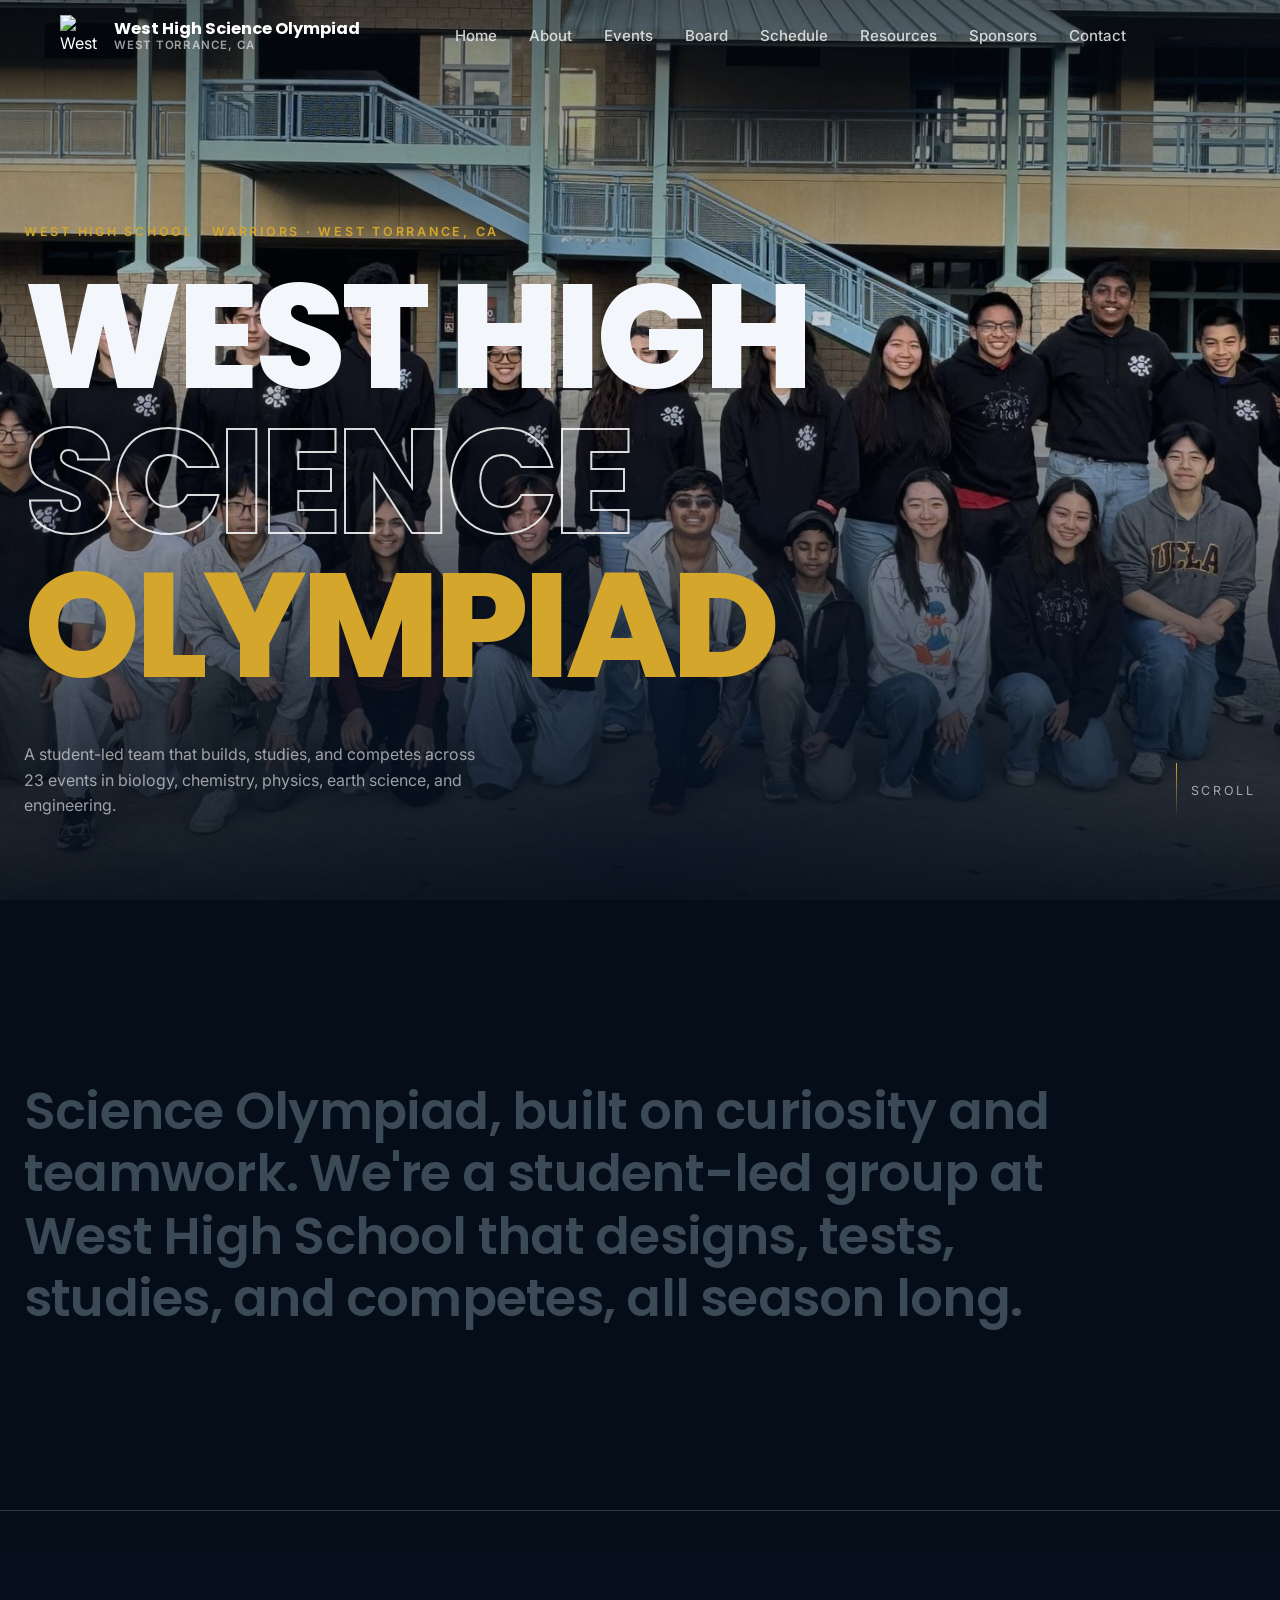
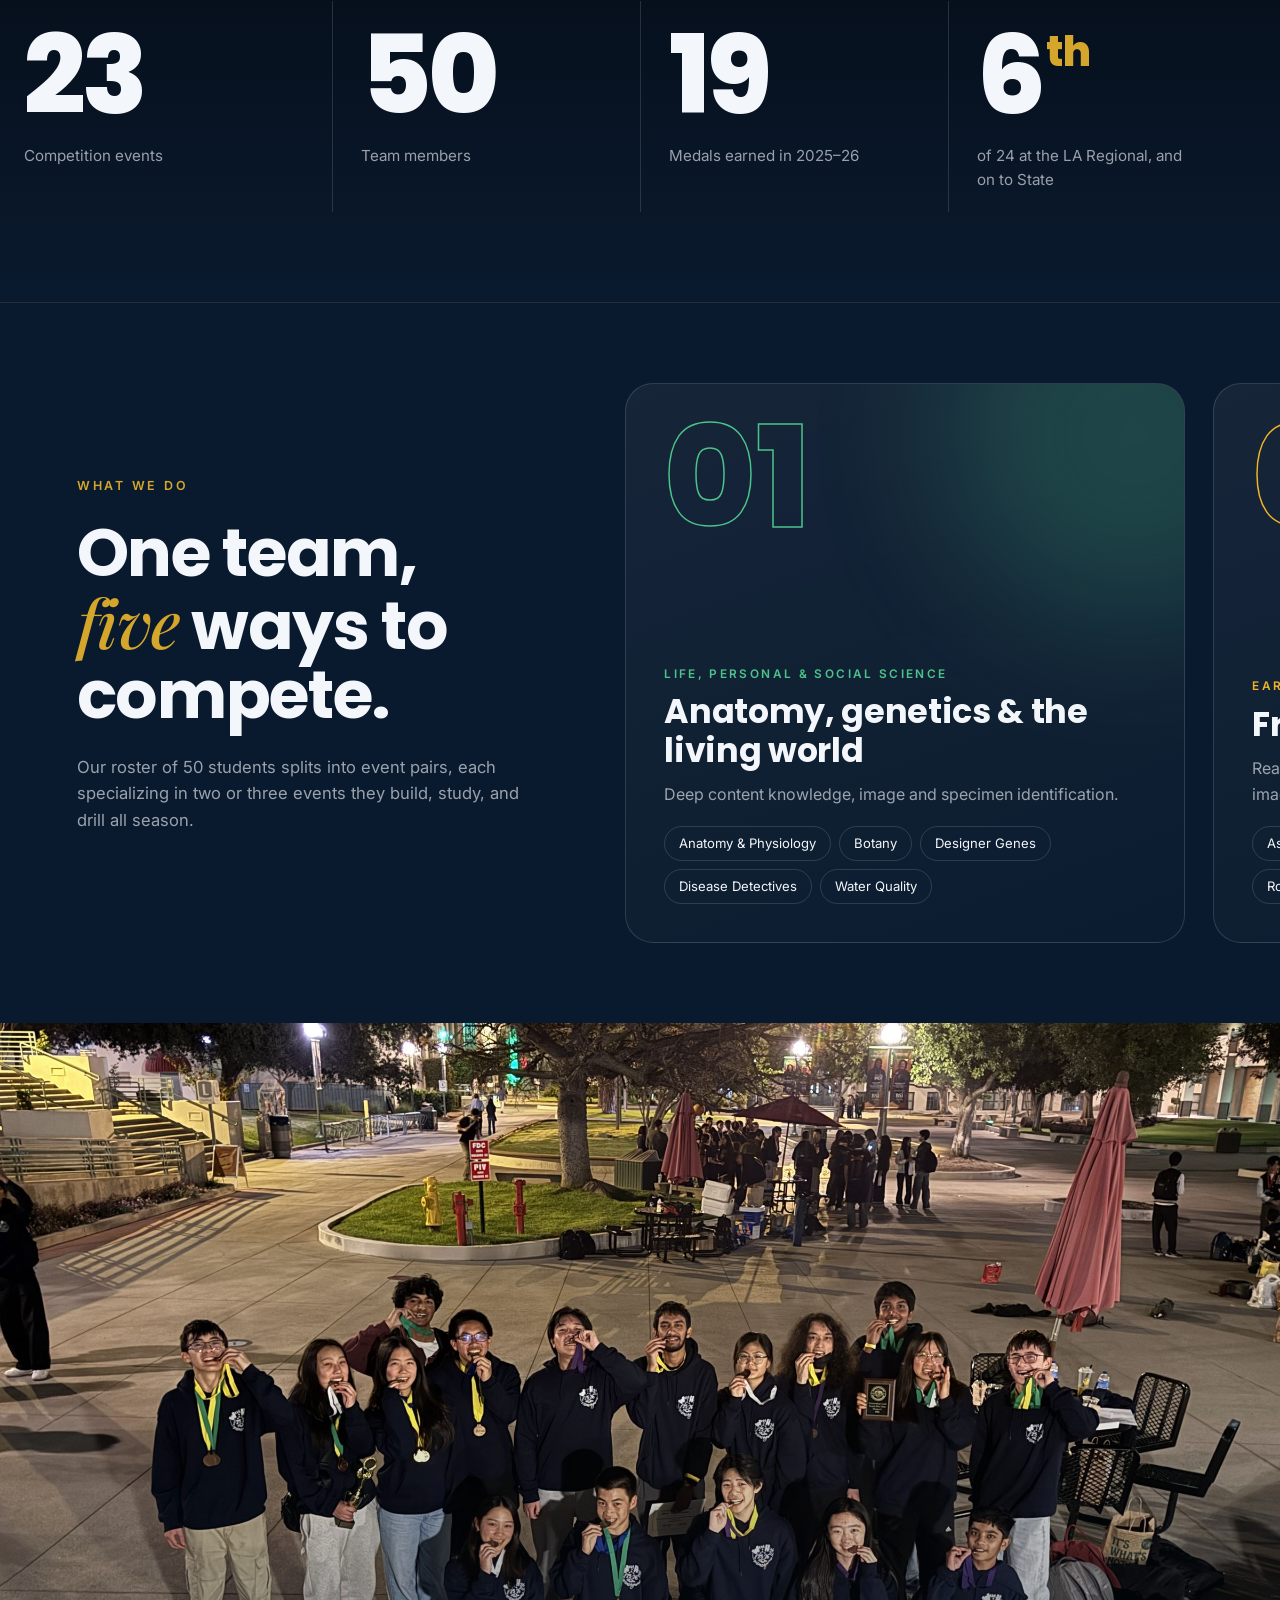
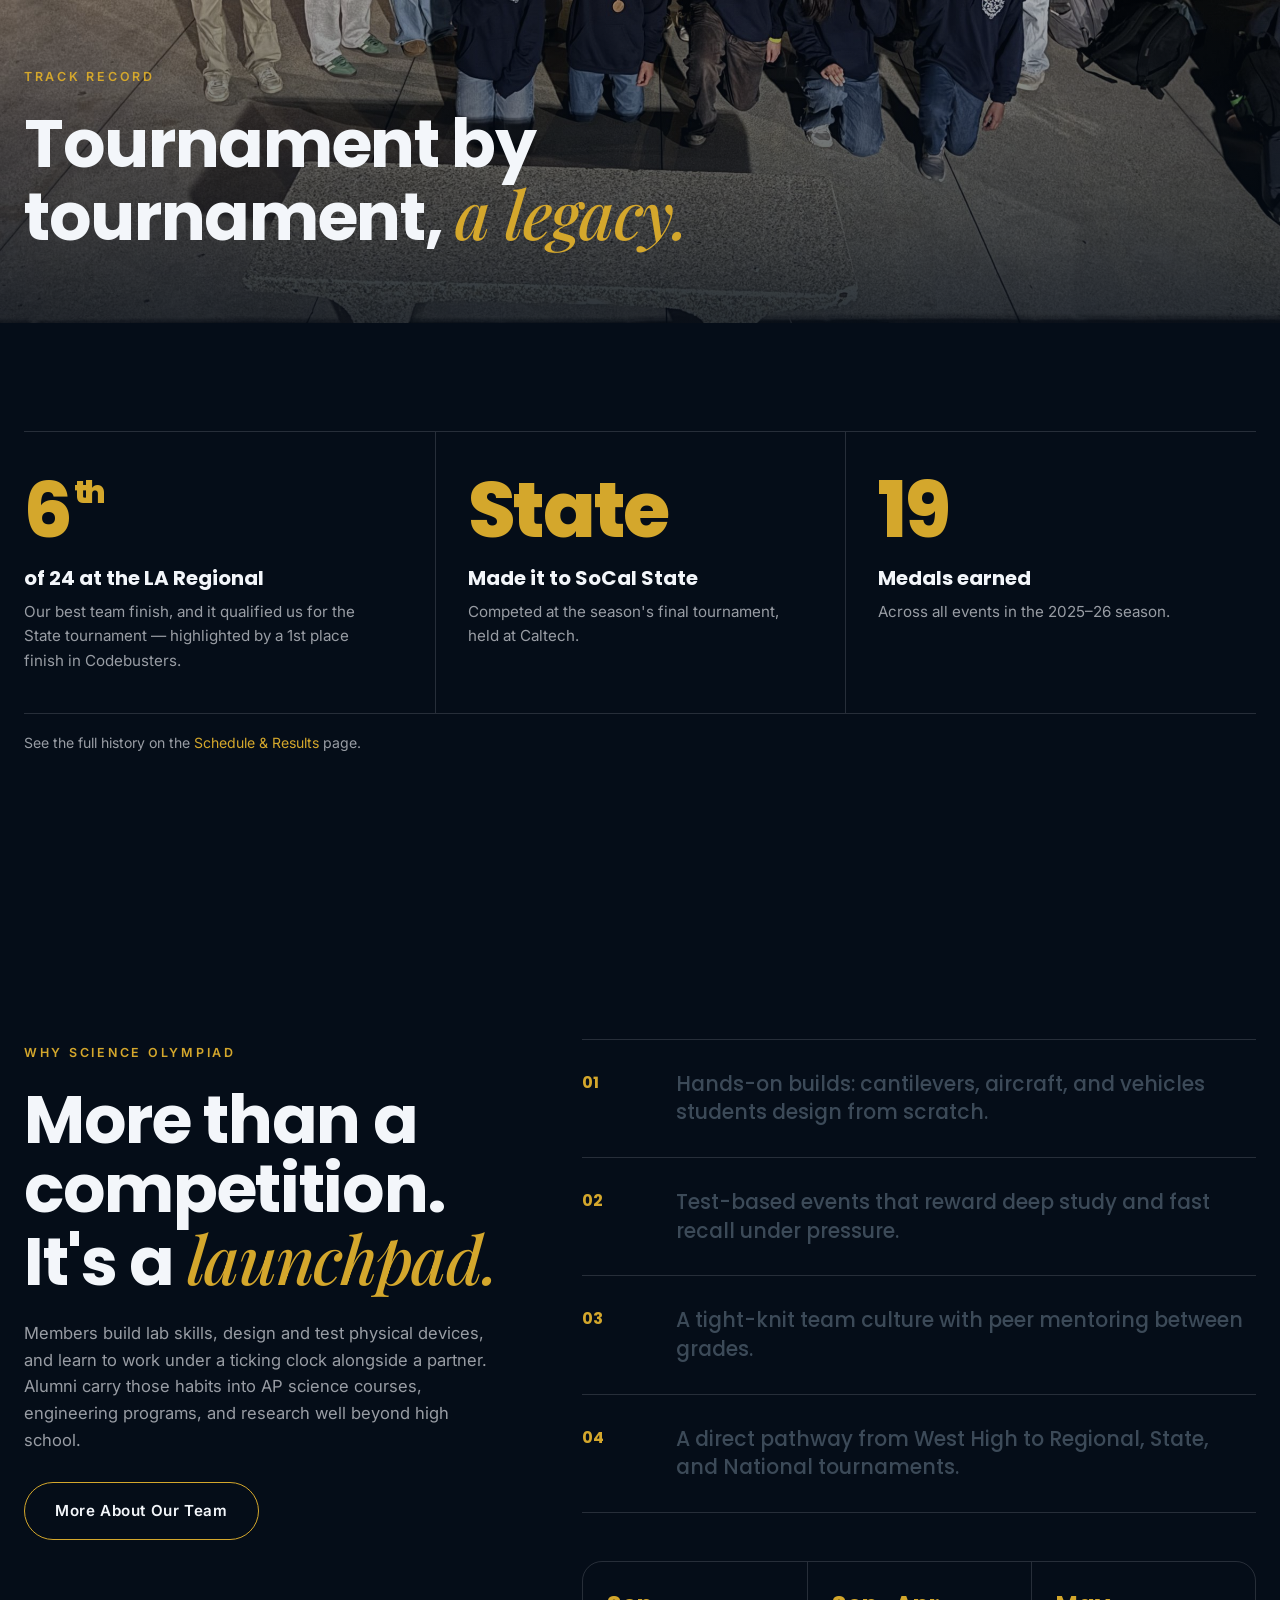
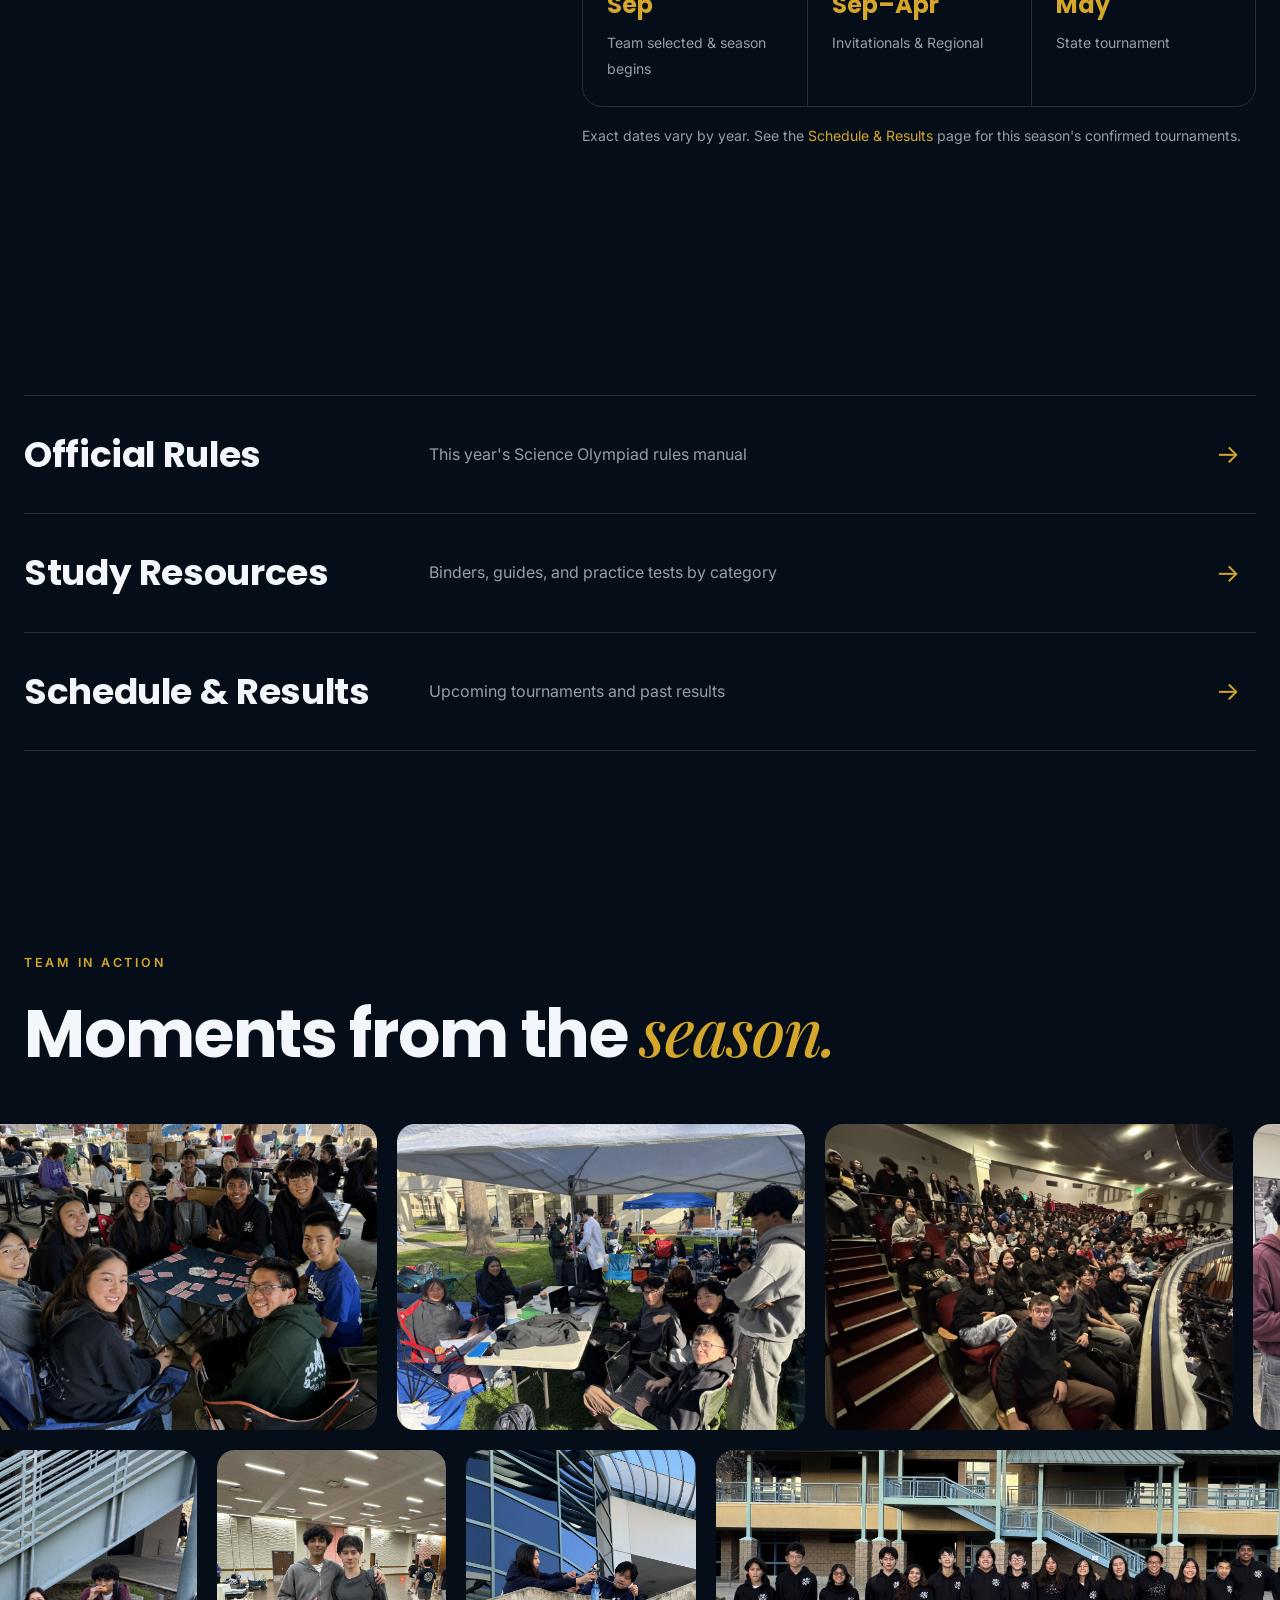
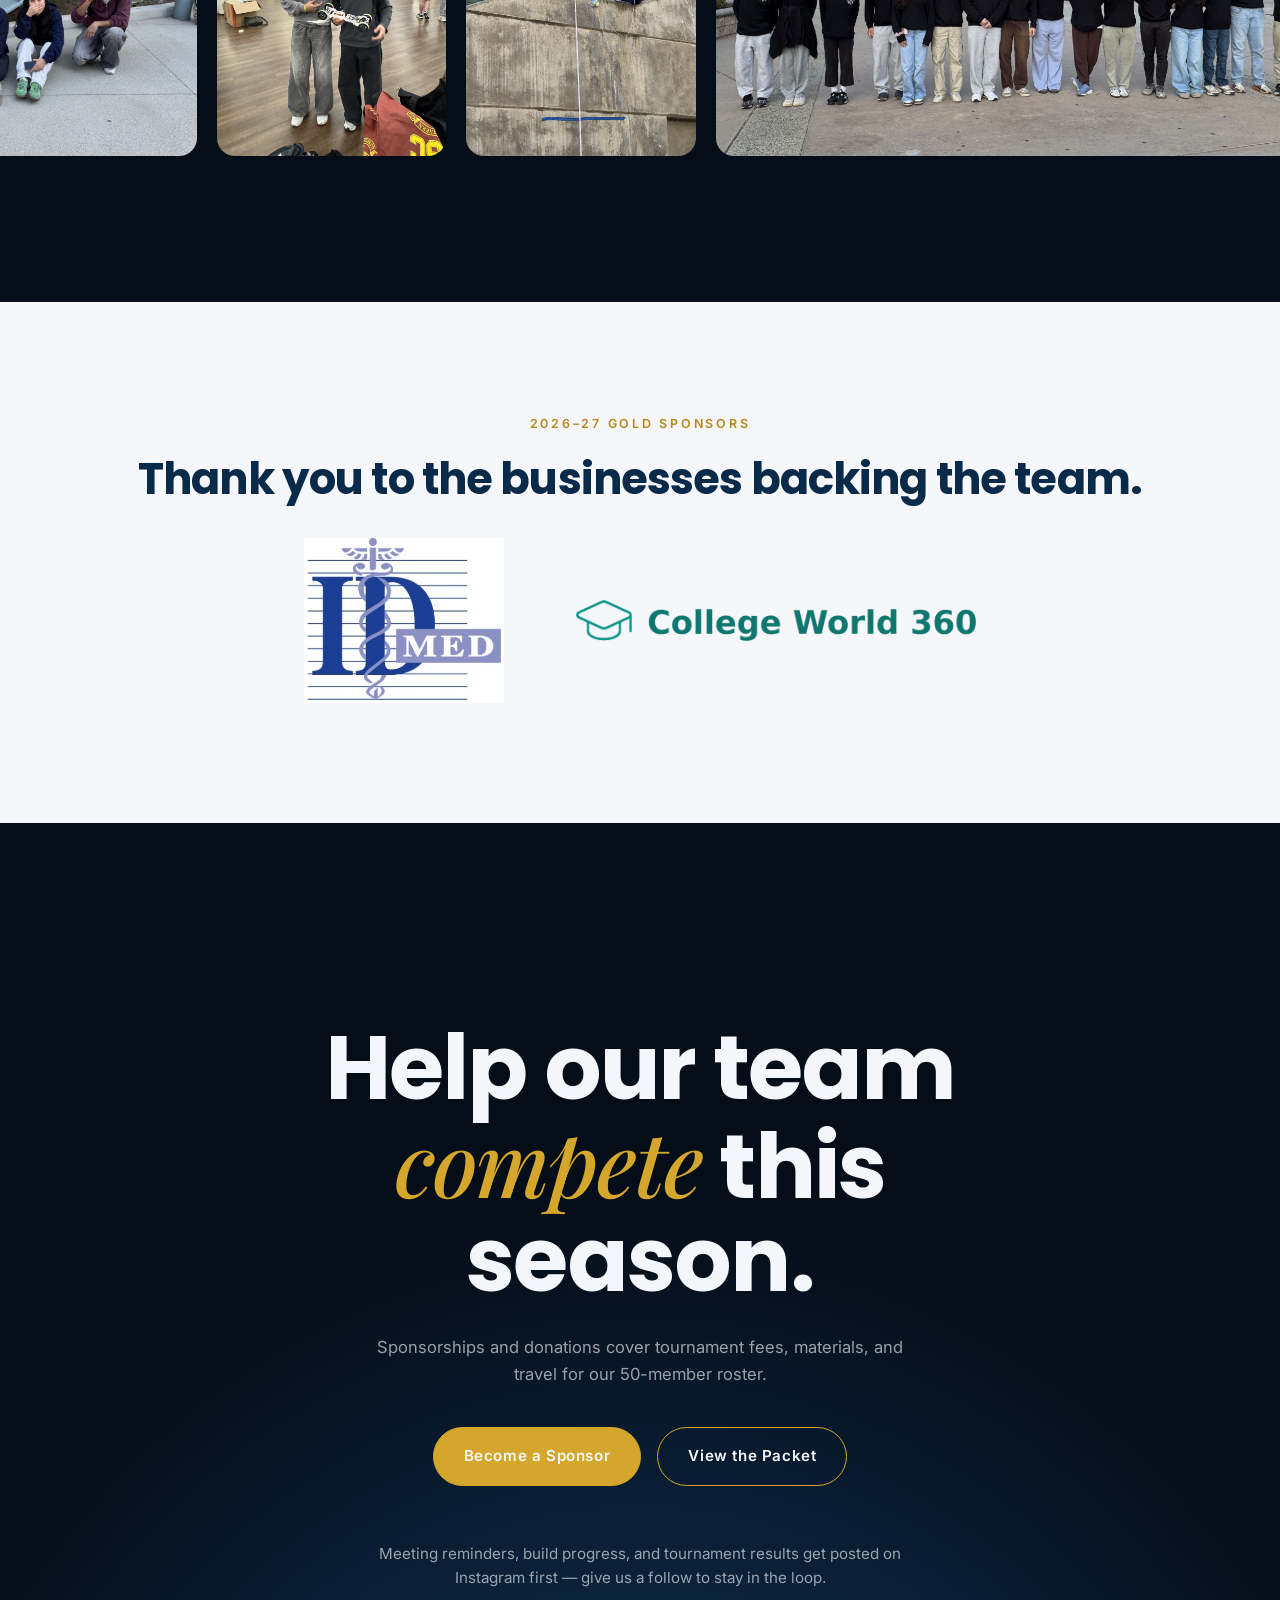
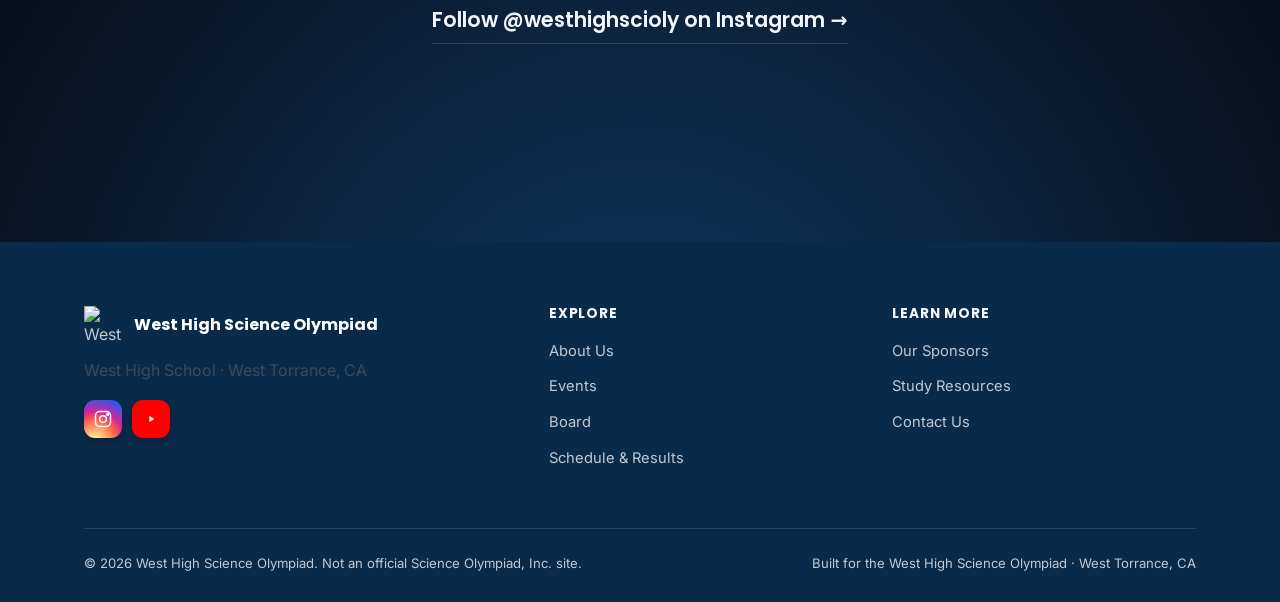
==== commit 3a8f3d99: "Remove past announcements and Band link from home page Co-Authored-By: Claude Sonnet 5.5 <noreply@an" ====
--- a/index.html
+++ b/index.html
@@ -217,40 +217,6 @@
   </div>
 </section>
 
-<!-- 7. NEWS -->
-<section class="c-news" id="news">
-  <div class="c-wrap">
-    <span class="c-eyebrow">Announcements</span>
-    <h2 class="c-h2">What's happening.</h2>
-    <div class="c-news-list">
-      <div class="c-news-item" data-rise>
-        <div class="when">2026&ndash;27</div>
-        <p><strong>Welcome to the 2026&ndash;27 season!</strong> New and returning members are settling into events for the year.</p>
-      </div>
-      <div class="c-news-item" data-rise>
-        <div class="when">Sep 8&ndash;11</div>
-        <p><strong>Club Rush</strong> &mdash; find our booth to meet the team and learn how to join.</p>
-      </div>
-      <div class="c-news-item" data-rise>
-        <div class="when">Sep 18</div>
-        <p><strong>Intro Meeting</strong> in Mr. Williams' room (5139) &mdash; come learn about what Science Olympiad is about and what we do.</p>
-      </div>
-      <div class="c-news-item" data-rise>
-        <div class="when">Competitions</div>
-        <p><strong>Our Upcoming Competitions</strong> &mdash; find our competitions for this season on the <a href="schedule.html">Schedule page</a>.</p>
-      </div>
-      <div class="c-news-item" data-rise>
-        <div class="when">The Board</div>
-        <p><strong>Meet this year's board</strong> &mdash; officers and event coordinators on the <a href="team.html">Board page</a>.</p>
-      </div>
-    </div>
-    <div class="c-band" data-rise>
-      <a href="https://band.us/n/a7a8b8i8SdMcR" target="_blank" rel="noopener" class="c-btn c-btn--solid">Join the Band</a>
-      <span>Or use this join code: <strong>DJ2-HG0-3S</strong></span>
-    </div>
-  </div>
-</section>
-
 <!-- 7b. QUICK LINKS -->
 <section class="c-quick">
   <div class="c-wrap">
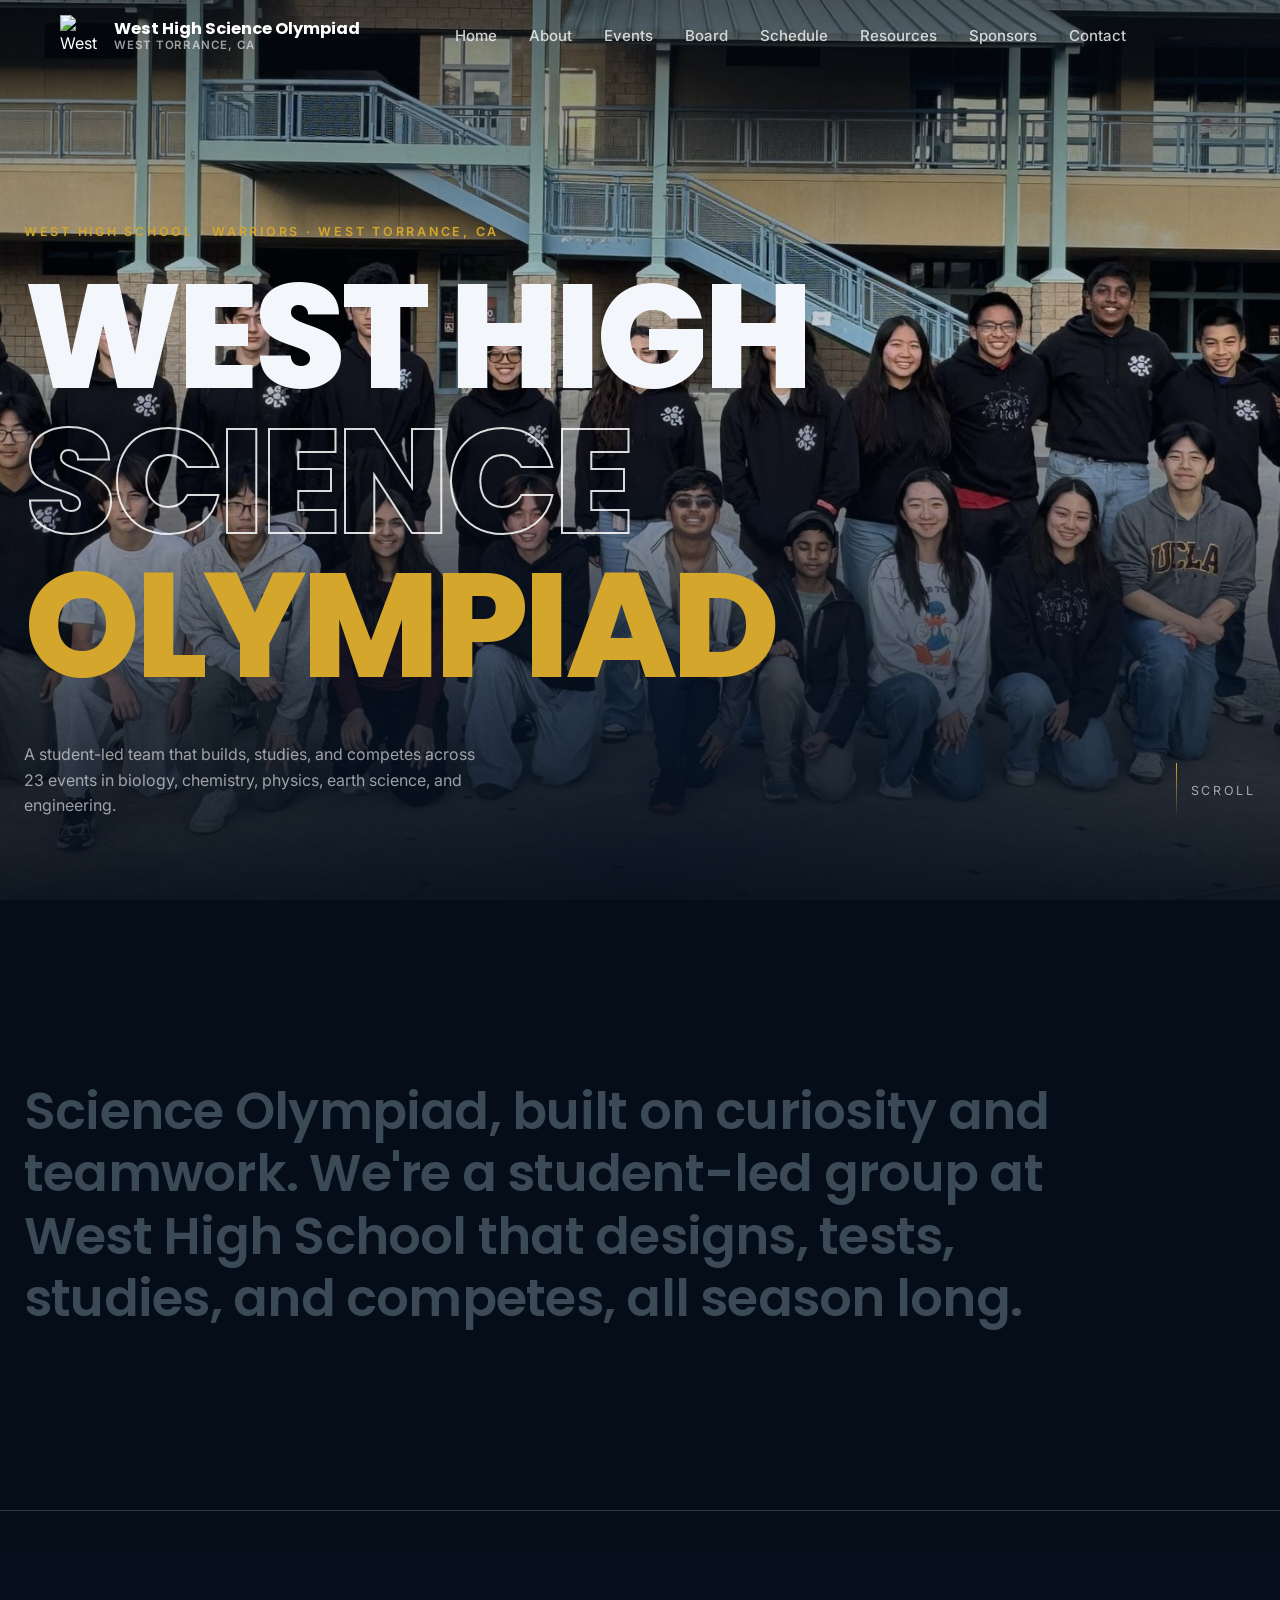
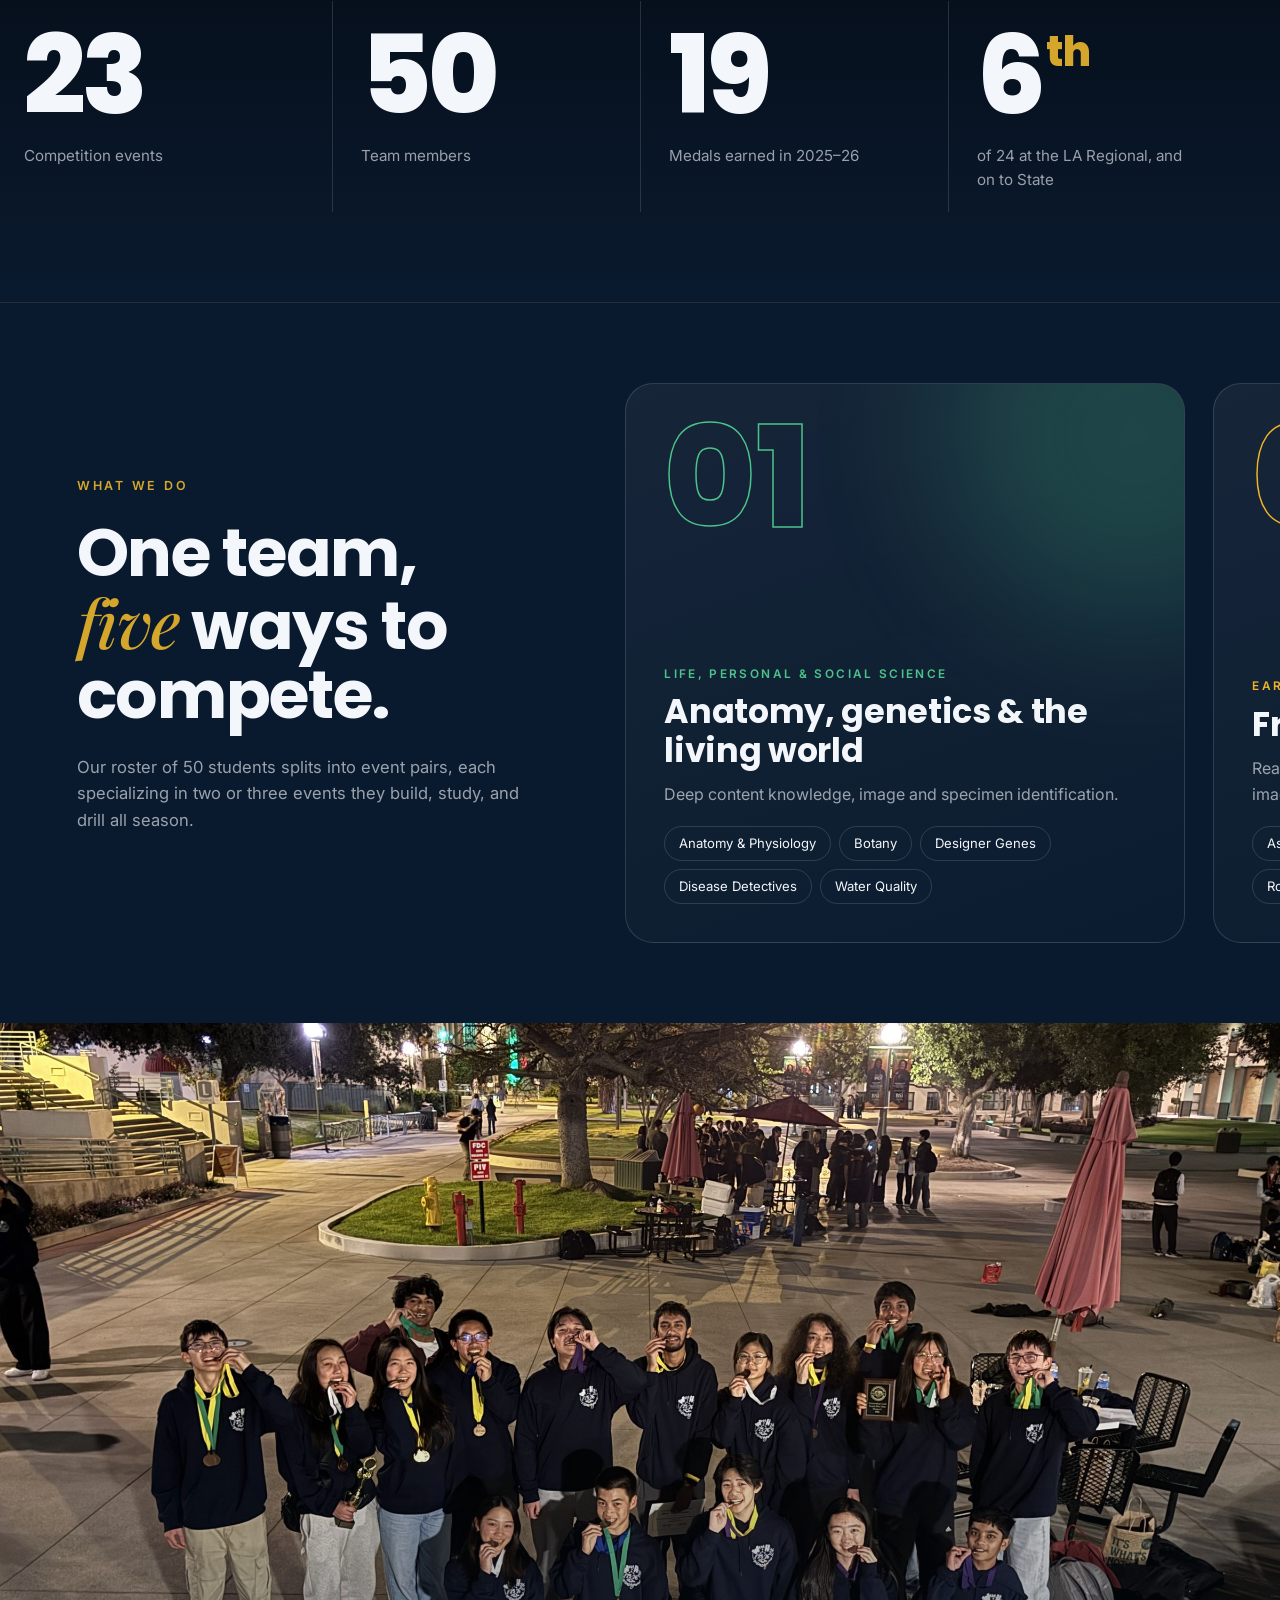
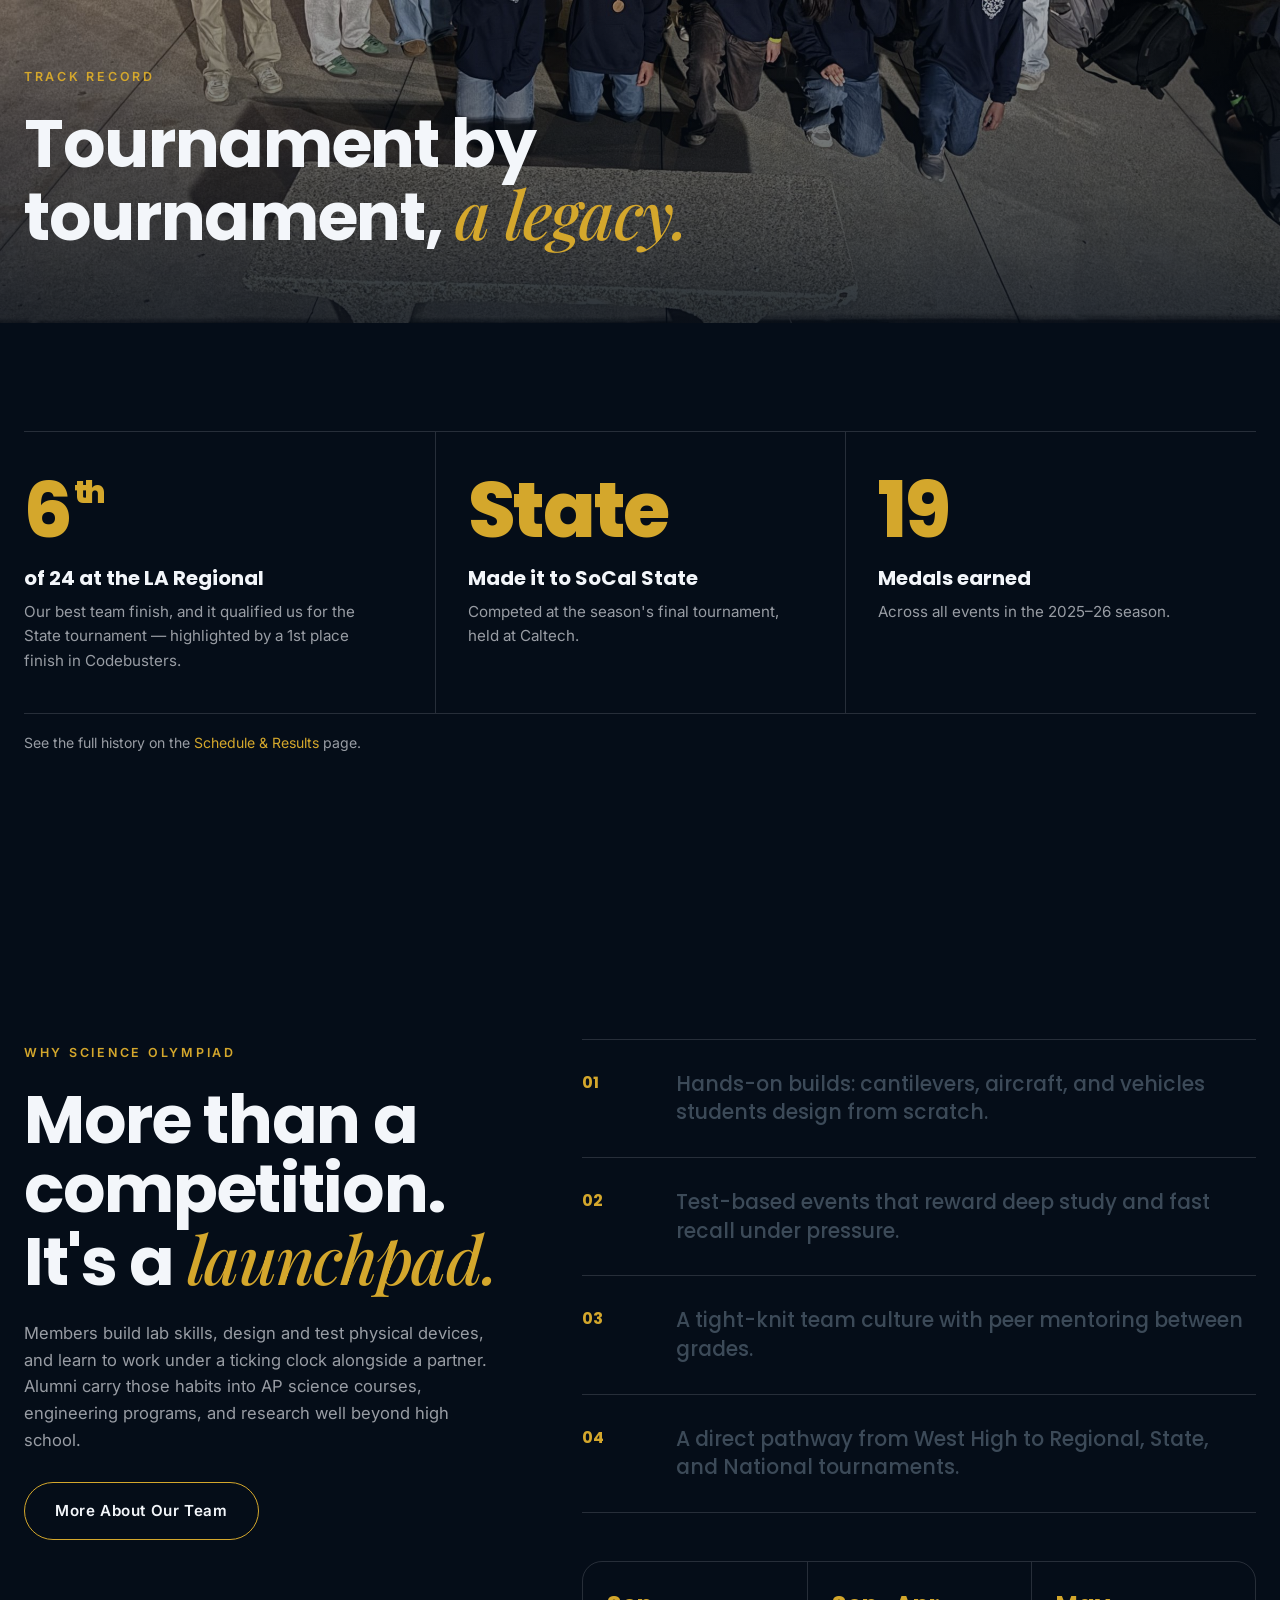
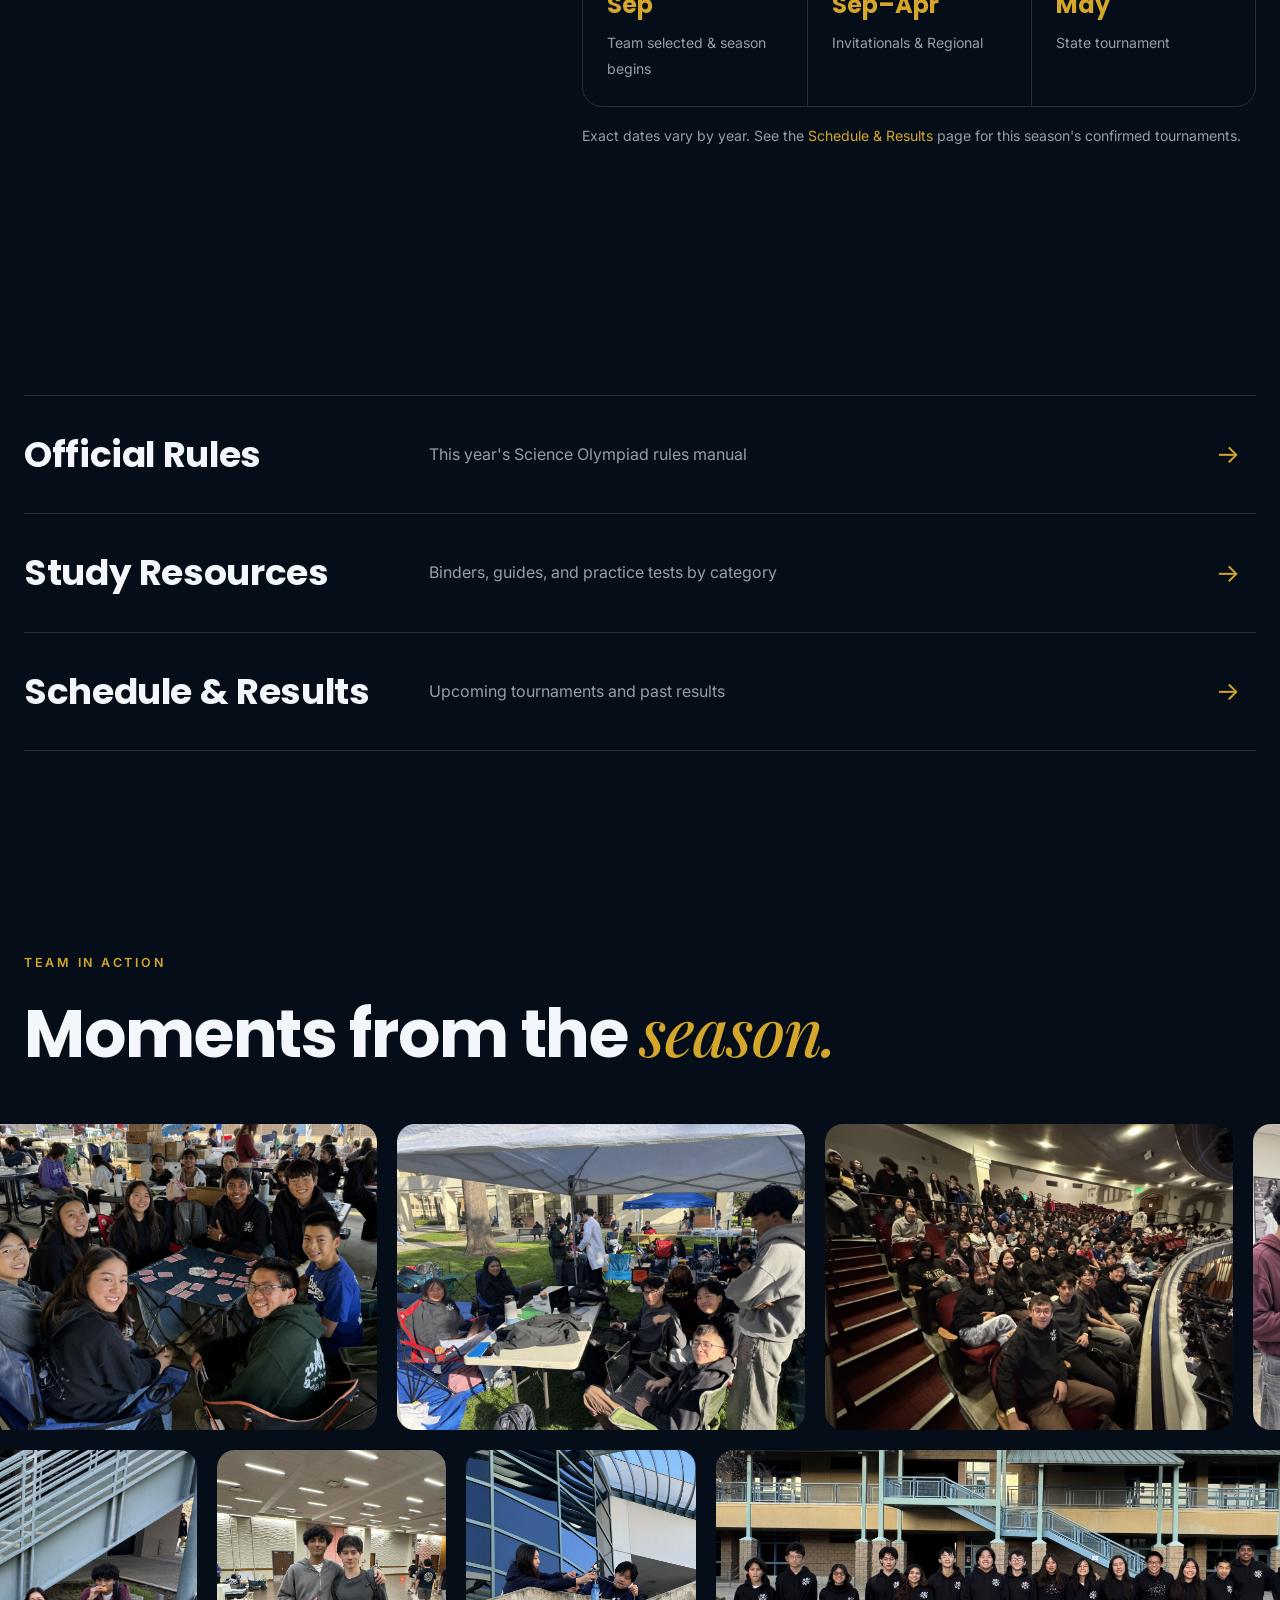
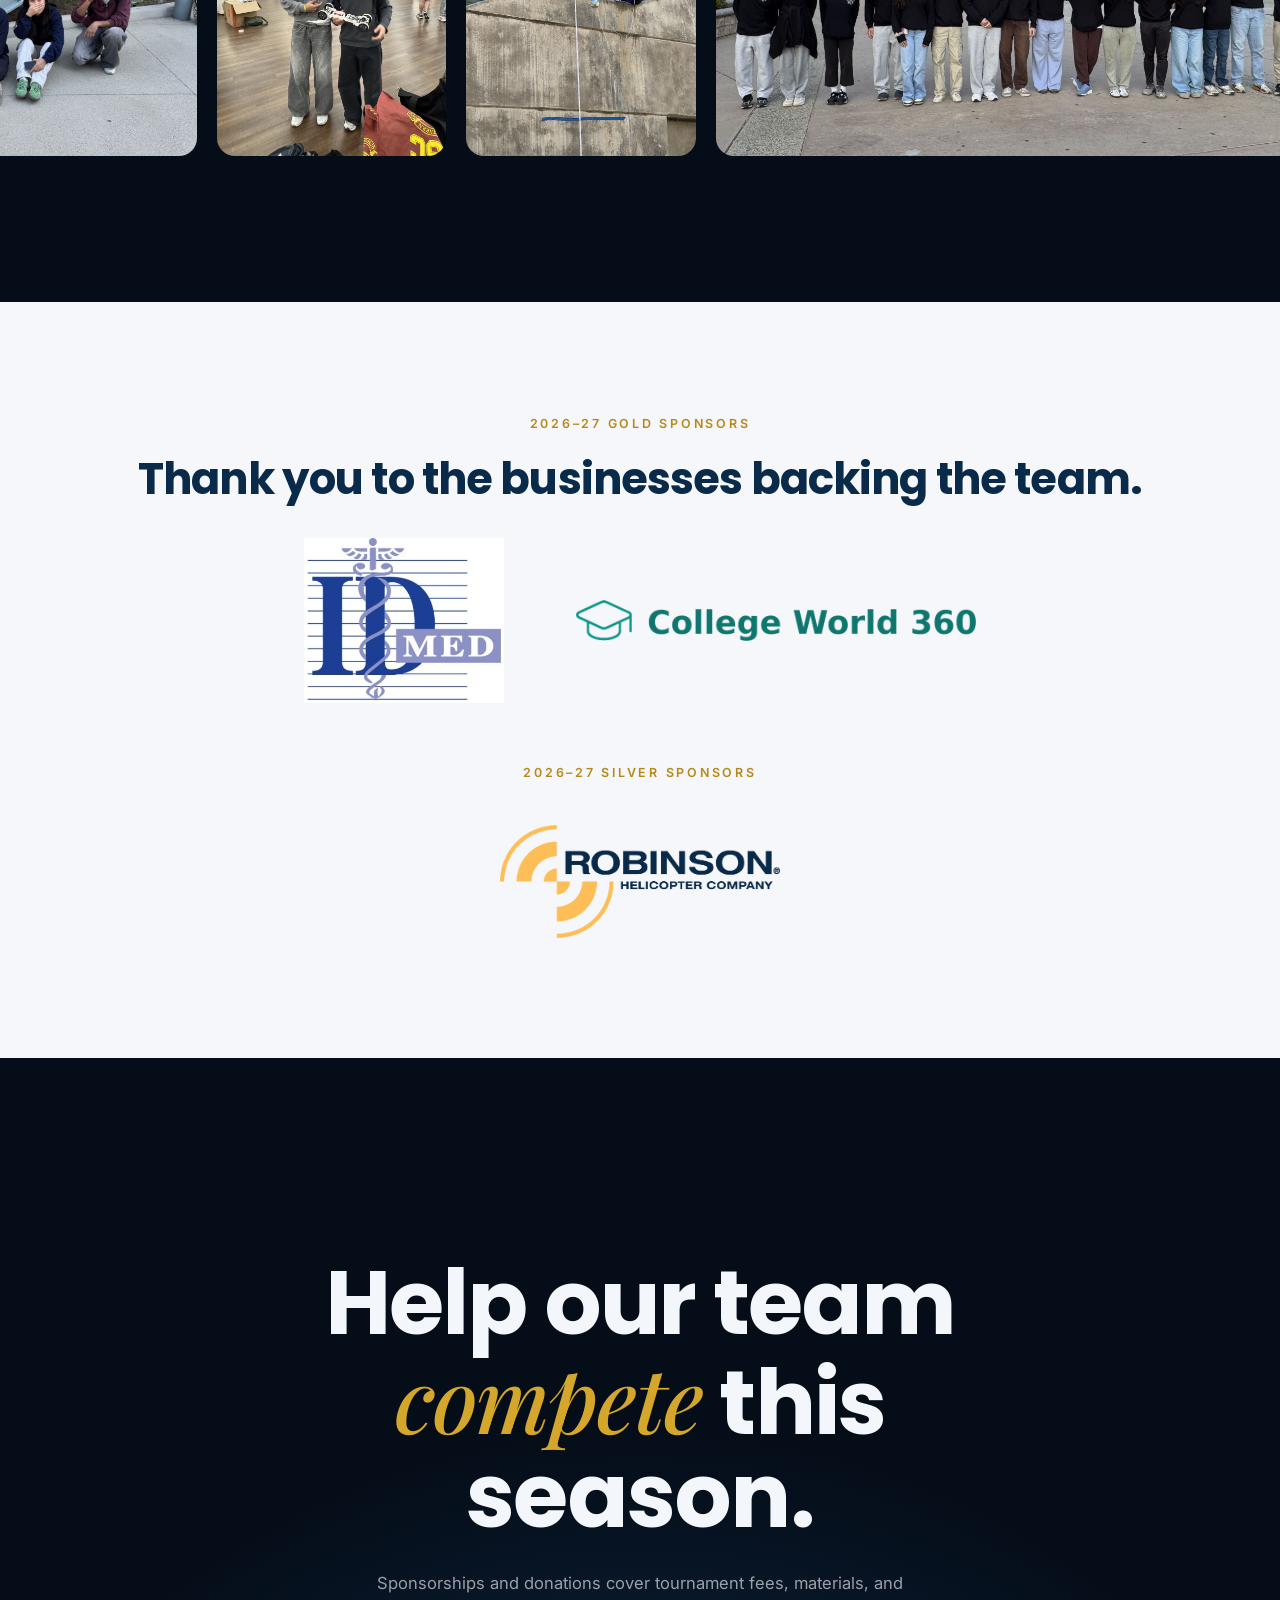
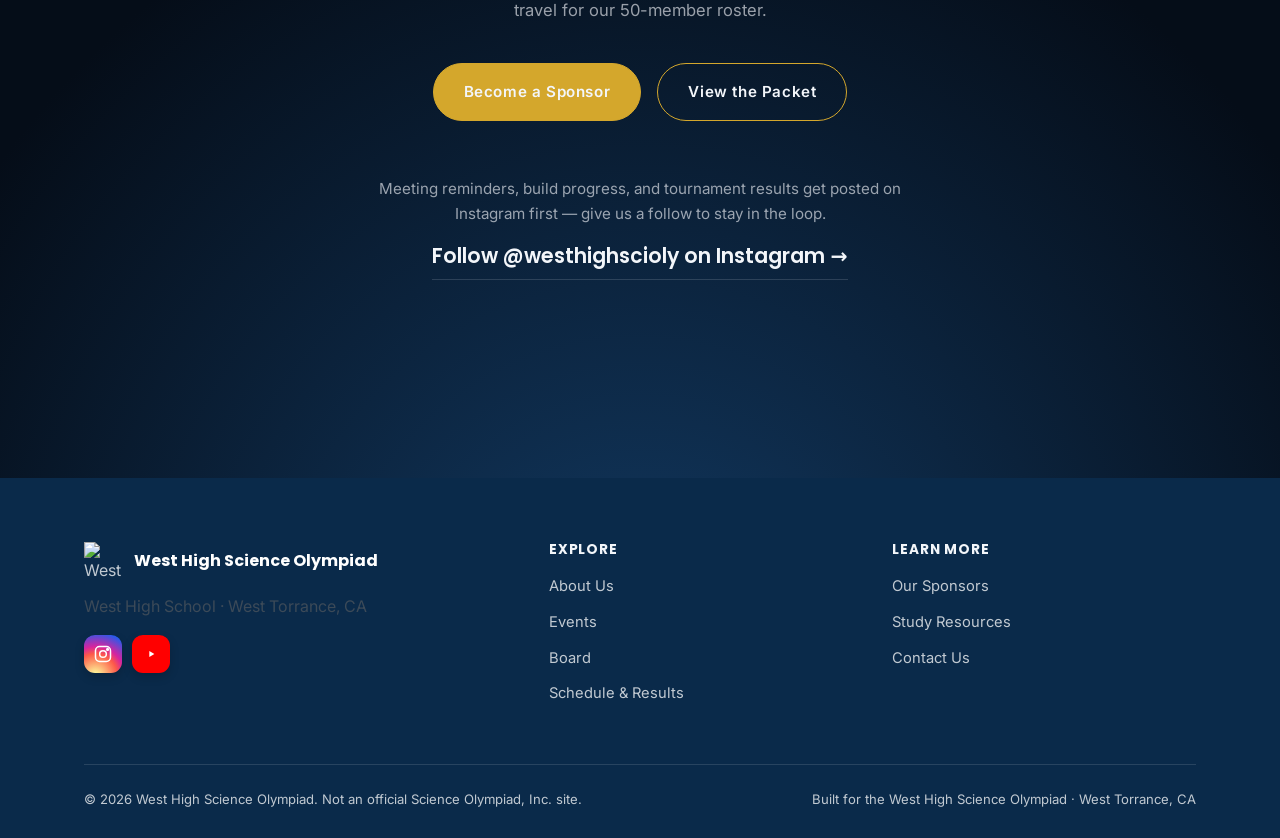
==== commit 40ce47ea: "Add Robinson Helicopter as a Silver Sponsor Co-Authored-By: Claude Sonnet 5.5 <noreply@anthropic.com" ====
--- a/index.html
+++ b/index.html
@@ -258,6 +258,10 @@
       <img src="assets/img/sponsors/id-med-logo.jpg" alt="ID MED logo" style="width:200px;">
       <img src="assets/img/sponsors/college-world-360-logo.png" alt="College World 360 logo" style="width:400px;">
     </div>
+    <span class="c-eyebrow c-eyebrow--tier">2026&ndash;27 Silver Sponsors</span>
+    <div class="c-logos c-logos--silver">
+      <img src="assets/img/sponsors/robinson-helicopter-logo.png" alt="Robinson Helicopter Company logo" style="width:280px;">
+    </div>
   </div>
 </section>
 
--- a/assets/css/cinematic.css
+++ b/assets/css/cinematic.css
@@ -227,6 +227,8 @@
 .c-sponsors h2 { color: var(--color-primary-900); font-size: clamp(1.8rem, 3.4vw, 3rem); }
 .c-logos { display: flex; flex-wrap: wrap; justify-content: center; align-items: center; gap: 36px 72px; margin: 36px 0 12px; }
 .c-logos img { max-width: 100%; }
+.c-eyebrow--tier { margin-top: 48px; }
+.c-logos--silver { margin-top: 20px; }
 .c-cta { position: relative; padding: clamp(110px, 22vh, 260px) 0; background: radial-gradient(90% 120% at 50% 120%, #123a63, var(--cine-bg) 70%); text-align: center; overflow: hidden; }
 .c-cta h2 { font-size: clamp(2.4rem, 7vw, 6.4rem); max-width: 14ch; margin: 0 auto 28px; }
 .c-cta .c-lede { margin: 0 auto 40px; }
